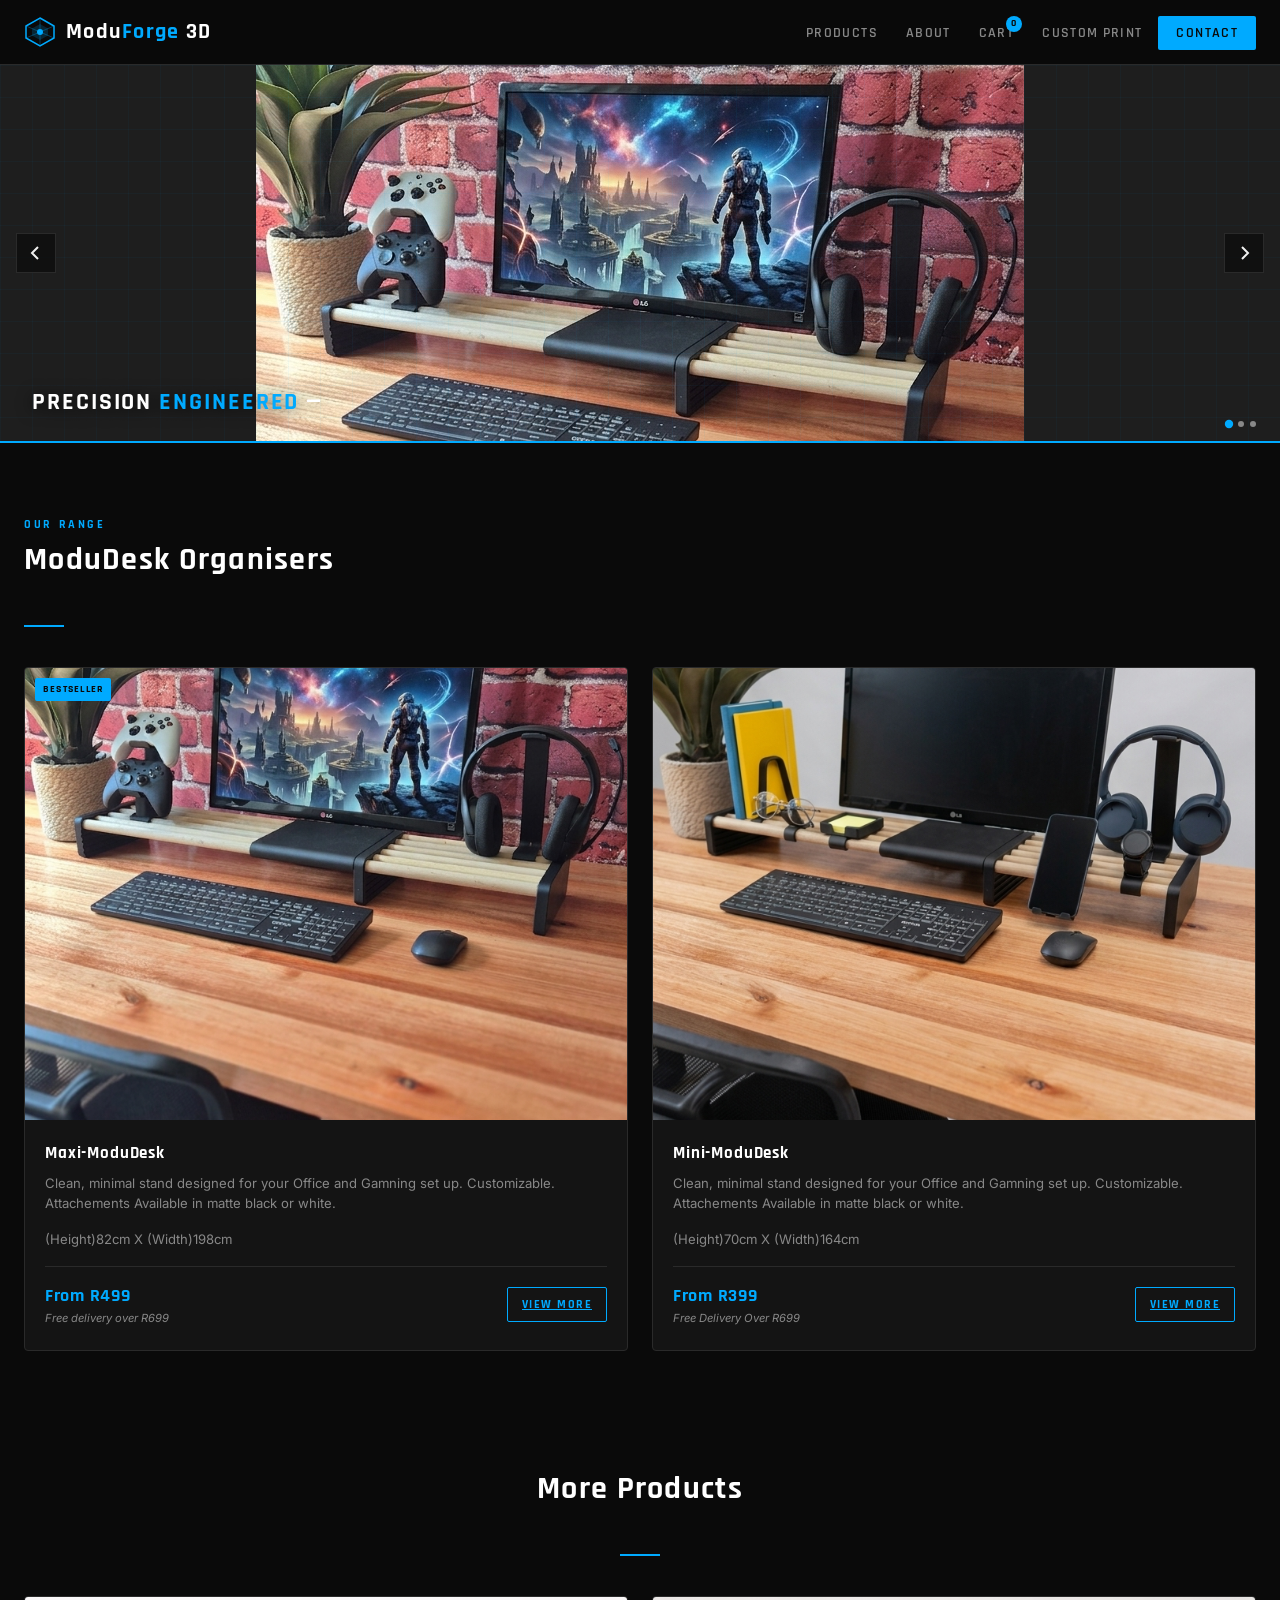
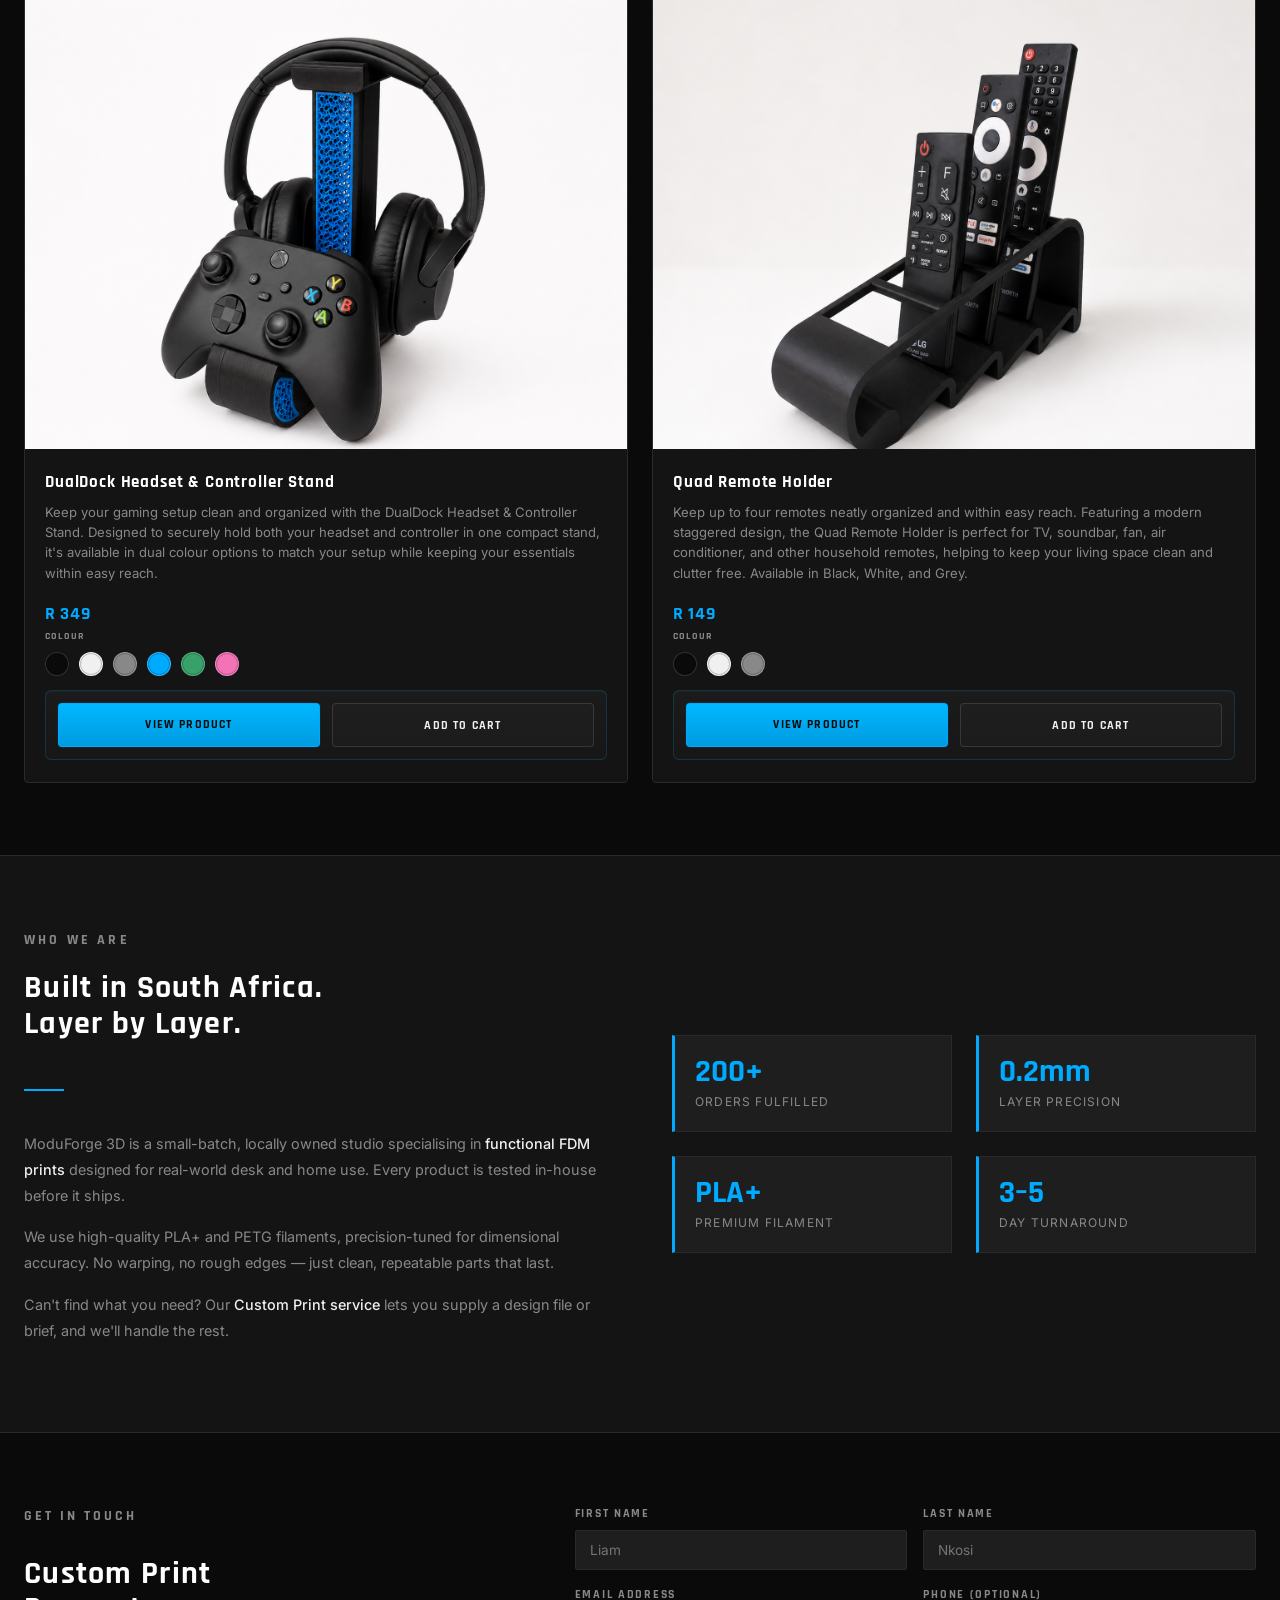
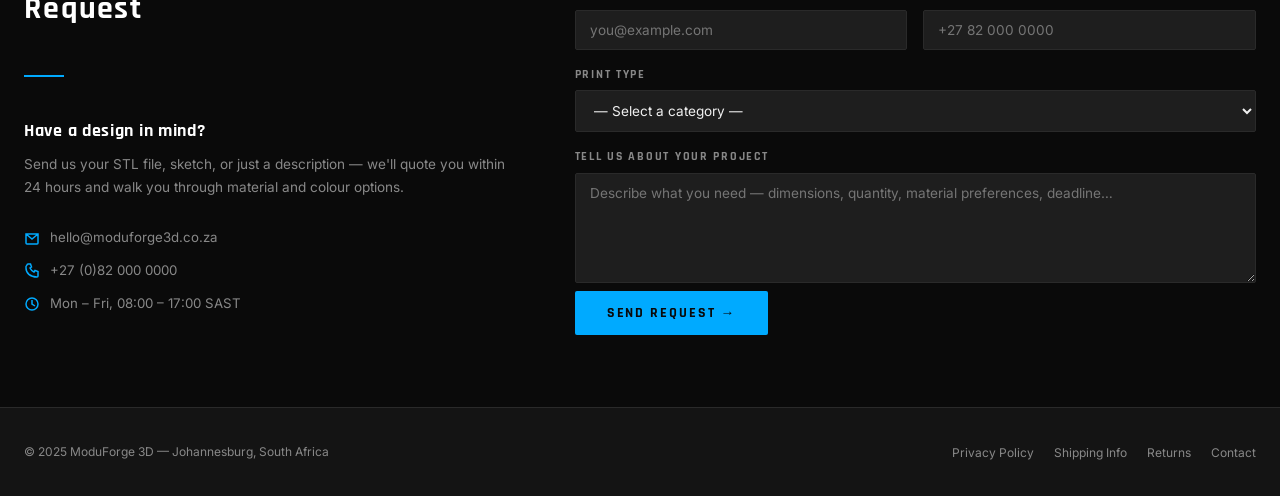
==== index.html @ 0216c757 "Add files via upload" ====
<!DOCTYPE html>
<html lang="en">
<head>
  <meta charset="UTF-8" />
  <meta name="viewport" content="width=device-width, initial-scale=1.0" />
  <title>ModuForge 3D — Precision Printed Products</title>
  <link rel="preconnect" href="https://fonts.googleapis.com" />
  <link rel="preconnect" href="https://fonts.gstatic.com" crossorigin />
  <link href="https://fonts.googleapis.com/css2?family=Rajdhani:wght@400;500;600;700&family=Inter:wght@300;400;500&display=swap" rel="stylesheet" />
  <script src="cart-utils.js"></script>
  <script src="catalog-data.js"></script>
<link rel="stylesheet" href="moduforge-styles.css" />
</head>
<body class="mf-home">

<!-- ── NAV ──────────────────────────────────────────── -->
<nav id="top">
  <div class="nav-inner">
    <a href="#top" class="logo" aria-label="ModuForge 3D home">
      <div class="logo-mark">
        <svg width="32" height="32" viewBox="0 0 32 32" fill="none" xmlns="http://www.w3.org/2000/svg">
          <polygon points="16,2 30,10 30,22 16,30 2,22 2,10" stroke="#00AAFF" stroke-width="1.5" fill="none"/>
          <polygon points="16,8 24,12.5 24,19.5 16,24 8,19.5 8,12.5" fill="#00AAFF" opacity="0.18"/>
          <line x1="16" y1="2" x2="16" y2="30" stroke="#00AAFF" stroke-width="0.75" opacity="0.4"/>
          <line x1="2" y1="10" x2="30" y2="22" stroke="#00AAFF" stroke-width="0.75" opacity="0.4"/>
          <line x1="30" y1="10" x2="2" y2="22" stroke="#00AAFF" stroke-width="0.75" opacity="0.4"/>
          <circle cx="16" cy="16" r="3" fill="#00AAFF"/>
        </svg>
      </div>
      <span class="logo-text">Modu<span>Forge</span> 3D</span>
    </a>

    <button class="hamburger" id="hamburger" aria-label="Open menu" aria-expanded="false">
      <span></span><span></span><span></span>
    </button>

    <ul class="nav-links" id="navLinks" role="navigation">
      <li><a href="#products">Products</a></li>
      <li><a href="#about">About</a></li>
      <li class="nav-cart"><a href="cart.html" aria-label="Cart">Cart<span class="cart-badge">0</span></a></li>
      <li><a href="#contact">Custom Print</a></li>
      <li><a href="#contact" class="btn-contact">Contact</a></li>
    </ul>
  </div>
</nav>

<!-- ── CAROUSEL ──────────────────────────────────────── -->
<div class="carousel-section" role="region" aria-label="Featured products carousel">
  <div class="carousel-track" id="carouselTrack">

    <div class="carousel-slide">
      <div class="slide-placeholder">
        <svg class="slide-icon" width="48" height="48" viewBox="0 0 48 48" fill="none" stroke="currentColor" stroke-width="1.5">
          <rect x="6" y="6" width="36" height="28" rx="2"/>
          <circle cx="18" cy="20" r="5"/>
          <path d="M6 34l10-10 6 6 8-10 12 14"/>
        </svg>
        <p><img src="images/gaming desk.png" alt="Description of the image"></p>
      </div>
      <div class="slide-label">Precision <span>Engineered</span> — </div>
    </div>

    <div class="carousel-slide">
      <div class="slide-placeholder">
        <svg class="slide-icon" width="48" height="48" viewBox="0 0 48 48" fill="none" stroke="currentColor" stroke-width="1.5">
          <rect x="6" y="6" width="36" height="28" rx="2"/>
          <circle cx="18" cy="20" r="5"/>
          <path d="M6 34l10-10 6 6 8-10 12 14"/>
        </svg>
        <p><img src="images/carousel/office_maxi.png" alt="Description of the image"></p>
      </div>
      <div class="slide-label">Desktop <span>Organised.</span> Life Simplified.</div>
    </div>

    <div class="carousel-slide">
      <div class="slide-placeholder">
        <svg class="slide-icon" width="48" height="48" viewBox="0 0 48 48" fill="none" stroke="currentColor" stroke-width="1.5">
          <rect x="6" y="6" width="36" height="28" rx="2"/>
          <circle cx="18" cy="20" r="5"/>
          <path d="M6 34l10-10 6 6 8-10 12 14"/>
        </svg>
        <p><img src="images/ny5mn.jpg" alt="Description of the image"></p>
      </div>
      <div class="slide-label">Custom <span>Prints</span> — Your Design, Our Machine</div>
    </div>

  </div>

  <button class="carousel-btn prev" id="prevBtn" aria-label="Previous slide">
    <svg width="16" height="16" viewBox="0 0 16 16" fill="none" stroke="currentColor" stroke-width="2"><polyline points="10,2 4,8 10,14"/></svg>
  </button>
  <button class="carousel-btn next" id="nextBtn" aria-label="Next slide">
    <svg width="16" height="16" viewBox="0 0 16 16" fill="none" stroke="currentColor" stroke-width="2"><polyline points="6,2 12,8 6,14"/></svg>
  </button>

  <div class="carousel-dots" id="carouselDots" role="tablist">
    <div class="dot active" role="tab" data-index="0" aria-label="Slide 1"></div>
    <div class="dot" role="tab" data-index="1" aria-label="Slide 2"></div>
    <div class="dot" role="tab" data-index="2" aria-label="Slide 3"></div>
  </div>
</div>

<!-- ── PRODUCTS ────────────────────────────────────────── -->
<section id="products">
  <div class="section-inner">
    <p class="section-eyebrow">Our Range</p>
    <h2 class="section-title">ModuDesk Organisers</h2>
    <div class="section-divider"></div>

    <div class="products-grid">

      <!-- Maxi ModuDesk-->
      <div class="product-card">
        <div class="product-img">
          <div class="img-placeholder">
            <svg width="40" height="40" viewBox="0 0 40 40" fill="none" stroke="currentColor" stroke-width="1.2"><rect x="4" y="4" width="32" height="24" rx="2"/><circle cx="14" cy="16" r="4"/><path d="M4 28l8-8 5 5 7-8 10 11"/></svg>
            <span><img src="images/gaming 1.png" alt="Description of the image"></span>
          </div>
          <span class="product-tag">Bestseller</span>
        </div>
        <div class="product-body">
          <div class="product-name">Maxi-ModuDesk</div>
          <p class="product-desc">Clean, minimal stand designed for your Office and Gamning set up. Customizable. Attachements Available in matte black or white.</p>
          <p class="product-desc">(Height)82cm X (Width)198cm</p>
          <div class="product-footer">
            <div>
              <div class="product-price">From R499</div>
              <div class="price-note">Free delivery over R699</div>
            </div>
            <!-- <button class="btn-add">add to cart</button> -->
             <a href="modudesk-builder_maxi.html" class="view_more">View More</a>
          </div>
        </div>
      </div>

      <!-- Mini ModuDesk-->
      <div class="product-card">
        <div class="product-img">
          <div class="img-placeholder">
            <svg width="40" height="40" viewBox="0 0 40 40" fill="none" stroke="currentColor" stroke-width="1.2"><rect x="4" y="4" width="32" height="24" rx="2"/><circle cx="14" cy="16" r="4"/><path d="M4 28l8-8 5 5 7-8 10 11"/></svg>
            <span><img src="images/office 1.png" alt="Office Set Up"></span>
          </div>
        </div>
        <div class="product-body">
          <div class="product-name">Mini-ModuDesk</div>
          <p class="product-desc">Clean, minimal stand designed for your Office and Gamning set up. Customizable. Attachements Available in matte black or white.</p>
          <p class="product-desc">(Height)70cm X (Width)164cm</p>
          <div class="product-footer">
            <div>
              <div class="product-price">From R399</div>
              <div class="price-note">Free Delivery Over R699</div>
            </div>
            <!-- <button class="btn-add">add to cart</button> -->
             <a href="modudesk-builder_mini.html" class="view_more">View More</a>
          </div>
        </div>
      </div>

      <!-- Product 3 List-->
      <!-- <div class="product-card">
        <div class="product-img">
          <div class="img-placeholder">
            <svg width="40" height="40" viewBox="0 0 40 40" fill="none" stroke="currentColor" stroke-width="1.2"><rect x="4" y="4" width="32" height="24" rx="2"/><circle cx="14" cy="16" r="4"/><path d="M4 28l8-8 5 5 7-8 10 11"/></svg>
            <span><img src="images/ny5mn.jpg" alt=""></span>
          </div>
          <span class="product-tag">New</span>
        </div>
        <div class="product-body">
          <div class="product-name">More Products</div>
          <p class="product-desc">For you Office and Gaming Needs</p>
          <div class="product-footer">
            <div>
              <div class="product-price">From R99</div>
              <div class="price-note">Explore More Products</div>
            </div>
             <a href="#catalogue" class="view_more">View Product</a>
          </div>
        </div>
      </div> -->
      <br>
    </div>

    <div id="catalogue" class="catalogue-block">
      <p class="section-eyebrow"></p>
      <h3 class="section-title">More Products</h3>
      <div class="section-divider"></div>
      <div class="products-grid" id="catalogueGrid"></div>
    </div>
  </div>
</section>

<!-- ── ABOUT ─────────────────────────────────────────── -->
<section id="about">
  <div class="section-inner">
    <div class="about-grid">
      <div class="about-text">
        <p class="section-eyebrow">Who We Are</p>
        <h2 class="section-title">Built in South Africa.<br/>Layer by Layer.</h2>
        <div class="section-divider"></div>
        <p>ModuForge 3D is a small-batch, locally owned studio specialising in <strong>functional FDM prints</strong> designed for real-world desk and home use. Every product is tested in-house before it ships.</p>
        <p>We use high-quality PLA+ and PETG filaments, precision-tuned for dimensional accuracy. No warping, no rough edges — just clean, repeatable parts that last.</p>
        <p>Can't find what you need? Our <strong>Custom Print service</strong> lets you supply a design file or brief, and we'll handle the rest.</p>
      </div>
      <div class="about-stats">
        <div class="stat-card">
          <div class="stat-num">200+</div>
          <div class="stat-label">Orders Fulfilled</div>
        </div>
        <div class="stat-card">
          <div class="stat-num">0.2mm</div>
          <div class="stat-label">Layer Precision</div>
        </div>
        <div class="stat-card">
          <div class="stat-num">PLA+</div>
          <div class="stat-label">Premium Filament</div>
        </div>
        <div class="stat-card">
          <div class="stat-num">3–5</div>
          <div class="stat-label">Day Turnaround</div>
        </div>
      </div>
    </div>
  </div>
</section>

<!-- ── CONTACT ───────────────────────────────────────── -->
<section id="contact">
  <div class="section-inner">
    <div class="contact-grid">
      <div class="contact-info">
        <p class="section-eyebrow">Get in Touch</p>
        <h2 class="section-title">Custom Print<br/>Request</h2>
        <div class="section-divider"></div>
        <h3>Have a design in mind?</h3>
        <p>Send us your STL file, sketch, or just a description — we'll quote you within 24 hours and walk you through material and colour options.</p>
        <div class="contact-detail">
          <svg width="16" height="16" viewBox="0 0 16 16" fill="none" stroke="currentColor" stroke-width="1.5"><path d="M2 4l6 5 6-5M2 4h12v9a1 1 0 01-1 1H3a1 1 0 01-1-1V4z"/></svg>
          hello@moduforge3d.co.za
        </div>
        <div class="contact-detail">
          <svg width="16" height="16" viewBox="0 0 16 16" fill="none" stroke="currentColor" stroke-width="1.5"><path d="M3 2a1 1 0 011-1h2.5l1 3-1.5 1a8 8 0 004 4l1-1.5 3 1V13a1 1 0 01-1 1C6 14 2 10 2 5a3 3 0 011-3z"/></svg>
          +27 (0)82 000 0000
        </div>
        <div class="contact-detail">
          <svg width="16" height="16" viewBox="0 0 16 16" fill="none" stroke="currentColor" stroke-width="1.5"><circle cx="8" cy="8" r="6"/><polyline points="8,4 8,8 11,10"/></svg>
          Mon – Fri, 08:00 – 17:00 SAST
        </div>
      </div>

      <div>
        <form id="contactForm" novalidate>
          <div class="form-grid">
            <div class="form-group">
              <label for="fname">First Name</label>
              <input type="text" id="fname" name="fname" placeholder="Liam" required />
            </div>
            <div class="form-group">
              <label for="lname">Last Name</label>
              <input type="text" id="lname" name="lname" placeholder="Nkosi" required />
            </div>
            <div class="form-group">
              <label for="email">Email Address</label>
              <input type="email" id="email" name="email" placeholder="you@example.com" required />
            </div>
            <div class="form-group">
              <label for="phone">Phone (optional)</label>
              <input type="tel" id="phone" name="phone" placeholder="+27 82 000 0000" />
            </div>
            <div class="form-group full">
              <label for="printtype">Print Type</label>
              <select id="printtype" name="printtype">
                <option value="">— Select a category —</option>
                <option>Desk / Office Accessory</option>
                <option>Home Organiser</option>
                <option>Replacement Part</option>
                <option>Prototype / Concept</option>
                <option>Other</option>
              </select>
            </div>
            <div class="form-group full">
              <label for="message">Tell Us About Your Project</label>
              <textarea id="message" name="message" placeholder="Describe what you need — dimensions, quantity, material preferences, deadline…"></textarea>
            </div>
          </div>
          <button type="submit" class="btn-submit">Send Request →</button>
          <div class="form-success" id="formSuccess">
            ✓ &nbsp; Request received — we'll be in touch within 24 hours.
          </div>
        </form>
      </div>
    </div>
  </div>
</section>

<script> 
  const catalogueData = window.ModuForgeCatalogData || { products: [], colourHex: {} };
  let COLOUR_HEX = catalogueData.colourHex || {};

  function getProductImageForColour(product, colourName) {
    if (!colourName) {
      return product.image;
    }

    const variantImage = product.imageVariants && product.imageVariants[colourName];
    return variantImage || product.image;
  }

  function createCatalogueCard(product) {
    const card = document.createElement('div');
    card.className = 'product-card';
    card.tabIndex = 0;
    const detailUrl = `product-detail.html?id=${product.id}`;
    const colourOptions = product.colours.map((colour, index) => {
      const hex = COLOUR_HEX[colour] || '#555555';
      return `
        <label class="card-colour-option" title="${colour}">
          <input type="radio" name="colour-${product.id}" value="${colour}" />
          <span class="card-colour-swatch" style="background:${hex}"></span>
        </label>
      `;
    }).join('');
    const initialImageSrc = getProductImageForColour(product, '');

    card.innerHTML = `
      <div class="product-img">
        <img src="${initialImageSrc}" alt="${product.name}" />
      </div>
      <div class="product-body">
        <div class="product-name">${product.name}</div>
        <p class="product-desc">${product.description}</p>
        <div class="product-price">R ${product.price}</div>
        <div class="card-colour">
          <span>Colour</span>
          <div class="card-colour-options" role="radiogroup" aria-label="Colour options">
            ${colourOptions}
          </div>
        </div>
        <div class="card-colour-error" aria-live="polite"></div>
        <div class="selected-colour-block" hidden>
          <span class="selected-colour-dot"></span>
          <span class="selected-colour-text"></span>
        </div>
        <div class="card-actions">
          <a href="${detailUrl}" class="btn-view" role="button">View Product</a>
          <button class="btn-add-cart" type="button">Add to Cart</button>
        </div>
      </div>
    `;

    card.querySelector('.btn-add-cart').addEventListener('click', event => {
      event.preventDefault();
      event.stopPropagation();
      const colourSelect = card.querySelector('input[name="colour-' + product.id + '"]:checked');
      const colourError = card.querySelector('.card-colour-error');
      const colour = colourSelect?.value || '';
      const selectedImageSrc = getProductImageForColour(product, colour);

      if (!colour) {
        colourError.textContent = 'Please select a colour first.';
        const firstSwatch = card.querySelector('input[name="colour-' + product.id + '"]');
        firstSwatch?.focus();
        return;
      }

      colourError.textContent = '';
      ModuForgeCart.addProduct({
        productId: product.id,
        name: product.name,
        image: selectedImageSrc,
        colour,
        price: product.price,
        qty: 1
      });
      event.currentTarget.textContent = 'Added';
      setTimeout(() => { event.currentTarget.textContent = 'Add to Cart'; }, 1400);
    });

    card.querySelectorAll(`input[name="colour-${product.id}"]`).forEach(input => {
      input.addEventListener('change', event => {
        event.stopPropagation();
        const colour = event.currentTarget.value;
        const selectedBlock = card.querySelector('.selected-colour-block');
        const selectedDot = card.querySelector('.selected-colour-dot');
        const selectedText = card.querySelector('.selected-colour-text');
        const imageEl = card.querySelector('.product-img img');
        card.querySelector('.card-colour-error').textContent = '';
        if (colour) {
          const imageSrc = getProductImageForColour(product, colour);
          selectedDot.style.background = COLOUR_HEX[colour] || '#555555';
          selectedText.textContent = `Selected: ${colour}`;
          selectedBlock.hidden = false;
          imageEl.src = imageSrc;
          imageEl.alt = `${product.name} - ${colour}`;
        } else {
          selectedBlock.hidden = true;
          imageEl.src = initialImageSrc;
          imageEl.alt = product.name;
        }
      });
    });

    return card;
  }

  async function renderCatalogue() {
    const catalogueGrid = document.getElementById('catalogueGrid');

    try {
      catalogueGrid.innerHTML = '';
      (catalogueData.products || []).forEach(product => {
        catalogueGrid.appendChild(createCatalogueCard(product));
      });
    } catch (error) {
      console.error(error);
      catalogueGrid.innerHTML = '<p style="color: var(--grey);">Products are temporarily unavailable.</p>';
    }
  }

  renderCatalogue();
</script>

<style>
  .featured-products-grid {
    display: grid;
    grid-template-columns: repeat(2, minmax(0, 1fr));
    gap: 28px;
    align-items: stretch;
    max-width: 1080px;
    margin: 0 auto;
  }

  .featured-products-grid .product-card {
    min-height: 100%;
  }

  .featured-products-grid .product-body {
    align-items: stretch;
  }

  .featured-products-grid .card-actions,
  .catalogue-block .card-actions {
    display: grid;
    grid-template-columns: repeat(2, minmax(0, 1fr));
    gap: 12px;
    margin-top: 14px;
    padding: 12px;
    border: 1px solid rgba(0, 170, 255, 0.18);
    border-radius: 6px;
    background: linear-gradient(180deg, rgba(255, 255, 255, 0.03), rgba(255, 255, 255, 0.015));
    box-shadow: inset 0 1px 0 rgba(255, 255, 255, 0.03);
  }

  .featured-products-grid .btn-view,
  .featured-products-grid .btn-add-cart,
  .catalogue-block .btn-view,
  .catalogue-block .btn-add-cart {
    display: inline-flex;
    align-items: center;
    justify-content: center;
    min-height: 44px;
    width: 100%;
    border-radius: 4px;
    text-decoration: none;
    font-family: 'Rajdhani', sans-serif;
    font-weight: 700;
    font-size: 0.74rem;
    letter-spacing: 0.1em;
    text-transform: uppercase;
    cursor: pointer;
    transition: transform 0.2s ease, box-shadow 0.2s ease, background 0.2s ease, color 0.2s ease, border-color 0.2s ease;
  }

  .featured-products-grid .btn-view,
  .catalogue-block .btn-view {
    background: linear-gradient(180deg, #00b7ff, #009be0);
    color: var(--black);
    border: 1px solid rgba(0, 170, 255, 0.85);
    box-shadow: 0 0 0 1px rgba(0, 170, 255, 0.08);
  }

  .featured-products-grid .btn-view:hover,
  .catalogue-block .btn-view:hover {
    background: linear-gradient(180deg, #33bbff, #00a5eb);
    box-shadow: 0 0 16px var(--blue-glow);
    transform: translateY(-1px);
  }

  .featured-products-grid .btn-add-cart,
  .catalogue-block .btn-add-cart {
    background: rgba(255, 255, 255, 0.02);
    color: var(--light);
    border: 1px solid rgba(255, 255, 255, 0.12);
  }

  .featured-products-grid .btn-add-cart:hover,
  .catalogue-block .btn-add-cart:hover {
    border-color: var(--blue);
    color: var(--blue);
    transform: translateY(-1px);
  }

  .featured-products-grid .card-colour {
    margin-top: 2px;
  }

  .featured-products-grid .card-colour > span,
  .catalogue-block .card-colour > span {
    display: block;
    margin-bottom: 8px;
    font-family: 'Rajdhani', sans-serif;
    font-size: 0.62rem;
    font-weight: 700;
    letter-spacing: 0.12em;
    text-transform: uppercase;
    color: var(--grey);
  }

  .featured-products-grid .card-colour-options,
  .catalogue-block .card-colour-options {
    display: flex;
    flex-wrap: wrap;
    gap: 10px;
  }

  .featured-products-grid .card-colour-option,
  .catalogue-block .card-colour-option {
    position: relative;
    width: 24px;
    height: 24px;
    cursor: pointer;
  }

  .featured-products-grid .card-colour-option input,
  .catalogue-block .card-colour-option input {
    position: absolute;
    opacity: 0;
    inset: 0;
    margin: 0;
    cursor: pointer;
  }

  .featured-products-grid .card-colour-swatch,
  .catalogue-block .card-colour-swatch {
    display: block;
    width: 100%;
    height: 100%;
    border-radius: 50%;
    border: 1px solid rgba(255,255,255,0.16);
    box-shadow: inset 0 0 0 1px rgba(0,0,0,0.2);
    transition: transform 0.2s ease, box-shadow 0.2s ease;
  }

  .featured-products-grid .card-colour-option input:checked + .card-colour-swatch,
  .catalogue-block .card-colour-option input:checked + .card-colour-swatch {
    transform: scale(1.08);
    box-shadow: 0 0 0 2px var(--blue), inset 0 0 0 1px rgba(0,0,0,0.2);
  }

  .featured-products-grid .card-colour-option:focus-within .card-colour-swatch,
  .catalogue-block .card-colour-option:focus-within .card-colour-swatch {
    box-shadow: 0 0 0 2px var(--blue), inset 0 0 0 1px rgba(0,0,0,0.2);
  }

  .featured-products-grid .selected-colour-block {
    margin-bottom: 2px;
  }

  .featured-products-grid .card-colour-error {
    min-height: 1.1em;
  }

  .catalogue-block {
    margin-top: 72px;
  }

  .catalogue-block .section-title,
  .catalogue-block .section-eyebrow {
    text-align: center;
  }

  .catalogue-block .section-divider {
    margin-left: auto;
    margin-right: auto;
  }

  #catalogueGrid {
    grid-template-columns: repeat(2, minmax(0, 1fr));
  }

  @media (max-width: 768px) {
    .featured-products-grid {
      grid-template-columns: 1fr;
      max-width: 560px;
    }

    .featured-products-grid .card-actions,
    .catalogue-block .card-actions {
      grid-template-columns: 1fr;
    }

    #catalogueGrid {
      grid-template-columns: 1fr;
    }
  }
</style>

<!-- ── FOOTER ─────────────────────────────────────────── -->
<footer>
  <div class="footer-inner">
    <span class="footer-copy">© 2025 ModuForge 3D — Johannesburg, South Africa</span>
    <ul class="footer-links">
      <li><a href="#">Privacy Policy</a></li>
      <li><a href="#">Shipping Info</a></li>
      <li><a href="#">Returns</a></li>
      <li><a href="#contact">Contact</a></li>
    </ul>
  </div>
</footer>

<!-- ── SCRIPTS ─────────────────────────────────────────── -->
<script>
  // Hamburger menu
  const hamburger = document.getElementById('hamburger');
  const navLinks  = document.getElementById('navLinks');

  hamburger.addEventListener('click', () => {
    const open = navLinks.classList.toggle('open');
    hamburger.setAttribute('aria-expanded', open);
  });

  navLinks.querySelectorAll('a').forEach(a => {
    a.addEventListener('click', () => {
      navLinks.classList.remove('open');
      hamburger.setAttribute('aria-expanded', false);
    });
  });

  // Carousel
  const track  = document.getElementById('carouselTrack');
  const dots   = document.querySelectorAll('.dot');
  const total  = dots.length;
  let current  = 0;
  let autoTimer;

  function goTo(n) {
    current = (n + total) % total;
    track.style.transform = `translateX(-${current * 100}%)`;
    dots.forEach((d, i) => d.classList.toggle('active', i === current));
  }

  function startAuto() {
    autoTimer = setInterval(() => goTo(current + 1), 4500);
  }

  function resetAuto() {
    clearInterval(autoTimer);
    startAuto();
  }

  document.getElementById('prevBtn').addEventListener('click', () => { goTo(current - 1); resetAuto(); });
  document.getElementById('nextBtn').addEventListener('click', () => { goTo(current + 1); resetAuto(); });
  dots.forEach(d => d.addEventListener('click', () => { goTo(+d.dataset.index); resetAuto(); }));

  startAuto();

  // Pause on hover
  const carousel = document.querySelector('.carousel-section');
  carousel.addEventListener('mouseenter', () => clearInterval(autoTimer));
  carousel.addEventListener('mouseleave', startAuto);

  // Cart counter
  ModuForgeCart.updateBadges();

  document.querySelectorAll('.btn-add').forEach(btn => {
    btn.addEventListener('click', () => {
      ModuForgeCart.updateBadges();
      btn.textContent = '✓ Added';
      btn.style.background = 'var(--blue)';
      btn.style.color = 'var(--black)';
      setTimeout(() => {
        btn.textContent = 'Add to Cart';
        btn.style.background = '';
        btn.style.color = '';
      }, 1800);
    });
  });

  // Fix "Order Now" revert text
  document.querySelectorAll('.btn-add').forEach(btn => {
    const orig = btn.textContent;
    btn.addEventListener('click', function() {
      setTimeout(() => { this.textContent = orig; }, 1800);
    });
  });

  // Contact form
  document.getElementById('contactForm').addEventListener('submit', function(e) {
    e.preventDefault();
    const success = document.getElementById('formSuccess');
    success.style.display = 'block';
    this.reset();
    setTimeout(() => { success.style.display = 'none'; }, 6000);
  });
</script>
</body>
</html>
---- moduforge-styles.css ----
/* ModuForge 3D shared stylesheet
   Extracted from the live HTML pages. Page-specific selectors are scoped by body class. */

/* Home page (moduforge3d.html) */
*, *::before, *::after { box-sizing: border-box; margin: 0; padding: 0; }:root {
      --black:    #0A0A0A;
      --card-bg:  #141414;
      --surface:  #1E1E1E;
      --border:   #2A2A2A;
      --grey:     #888;
      --light:    #F0F0F0;
      --white:    #FFFFFF;
      --blue:     #00AAFF;
      --blue-dim: rgba(0,170,255,0.12);
      --blue-glow:rgba(0,170,255,0.35);
    }html { scroll-behavior: smooth; }body.mf-home {
      background: var(--black);
      color: var(--light);
      font-family: 'Inter', sans-serif;
      font-size: 15px;
      line-height: 1.6;
      -webkit-font-smoothing: antialiased;
    }.mf-home /* ── NAV ───────────────────────────────────────────── */
    nav {
      position: sticky;
      top: 0;
      z-index: 100;
      background: rgba(10,10,10,0.96);
      border-bottom: 1px solid var(--border);
      backdrop-filter: blur(12px);
      -webkit-backdrop-filter: blur(12px);
    }.mf-home .nav-inner {
      max-width: 1280px;
      margin: 0 auto;
      padding: 0 24px;
      height: 64px;
      display: flex;
      align-items: center;
      justify-content: space-between;
      gap: 16px;
    }.mf-home .logo {
      display: flex;
      align-items: center;
      gap: 10px;
      text-decoration: none;
      flex-shrink: 0;
    }.mf-home .logo-mark {
      width: 32px;
      height: 32px;
      position: relative;
      flex-shrink: 0;
    }.mf-home .logo-mark svg { display: block; }.mf-home .logo-text {
      font-family: 'Rajdhani', sans-serif;
      font-weight: 700;
      font-size: 1.35rem;
      letter-spacing: 0.06em;
      color: var(--white);
      line-height: 1;
    }.mf-home .logo-text span { color: var(--blue); }.mf-home .nav-links {
      display: flex;
      align-items: center;
      gap: 4px;
      list-style: none;
    }.mf-home .nav-links a {
      font-family: 'Rajdhani', sans-serif;
      font-weight: 600;
      font-size: 0.85rem;
      letter-spacing: 0.1em;
      text-transform: uppercase;
      color: var(--grey);
      text-decoration: none;
      padding: 6px 12px;
      border-radius: 3px;
      transition: color 0.2s, background 0.2s;
    }.mf-home .nav-links a:hover { color: var(--white); background: var(--surface); }.mf-home .btn-contact {
      font-family: 'Rajdhani', sans-serif;
      font-weight: 700;
      font-size: 0.82rem;
      letter-spacing: 0.12em;
      text-transform: uppercase;
      background: var(--blue);
      color: var(--black) !important;
      padding: 8px 18px !important;
      border-radius: 2px !important;
      transition: background 0.2s, box-shadow 0.2s !important;
    }.mf-home .btn-contact:hover {
      background: #33BBFF !important;
      box-shadow: 0 0 20px var(--blue-glow) !important;
    }.mf-home .nav-cart {
      position: relative;
    }.mf-home .cart-badge {
      position: absolute;
      top: -4px;
      right: 4px;
      width: 16px;
      height: 16px;
      background: var(--blue);
      border-radius: 50%;
      font-size: 0.6rem;
      font-weight: 700;
      color: var(--black);
      display: flex;
      align-items: center;
      justify-content: center;
      pointer-events: none;
    }.mf-home .hamburger {
      display: none;
      flex-direction: column;
      gap: 5px;
      cursor: pointer;
      padding: 6px;
      border: none;
      background: none;
    }.mf-home .hamburger span {
      display: block;
      width: 22px;
      height: 2px;
      background: var(--light);
      transition: transform 0.3s, opacity 0.3s;
    }.mf-home /* ── CAROUSEL ──────────────────────────────────────── */
    .carousel-section {
      width: 100%;
      height: 378px; /* ~100mm at 96dpi */
      position: relative;
      overflow: hidden;
      background: var(--surface);
      border-bottom: 2px solid var(--blue);
    }.mf-home .carousel-track {
      display: flex;
      height: 100%;
      will-change: transform;
      transition: transform 0.95s cubic-bezier(0.22, 1, 0.36, 1);
    }.mf-home .carousel-slide {
      min-width: 100%;
      height: 100%;
      position: relative;
      overflow: hidden;
      display: flex;
      align-items: center;
      justify-content: center;
    }.mf-home /* Blueprint grid overlay — signature element */
    .carousel-slide::before {
      content: '';
      position: absolute;
      inset: 0;
      background-image:
        linear-gradient(rgba(0,170,255,0.04) 1px, transparent 1px),
        linear-gradient(90deg, rgba(0,170,255,0.04) 1px, transparent 1px);
      background-size: 32px 32px;
      pointer-events: none;
      z-index: 2;
    }.mf-home .carousel-slide img {
      width: 100%;
      height: 100%;
      object-fit: cover;
      display: block;
    }.mf-home /* Placeholder slides for when images are not yet added */
    /* .slide-placeholder {
      width: 100%;
      height: 100%;
      display: flex;
      flex-direction: column;
      align-items: center;
      justify-content: center;
      gap: 12px;
      background: linear-gradient(135deg, #141414 0%, #1a1a2e 100%);
    }*/

    .slide-placeholder .slide-icon {
      color: var(--blue);
      opacity: 0.5;
    }.mf-home .slide-placeholder p {
      font-family: 'Rajdhani', sans-serif;
      font-weight: 600;
      letter-spacing: 0.15em;
      text-transform: uppercase;
      color: var(--grey);
      font-size: 0.8rem;
    }.mf-home .slide-label {
      position: absolute;
      bottom: 20px;
      left: 32px;
      z-index: 3;
      font-family: 'Rajdhani', sans-serif;
      font-weight: 700;
      font-size: 1.5rem;
      letter-spacing: 0.08em;
      text-transform: uppercase;
      color: var(--white);
      text-shadow: 0 2px 16px rgba(0,0,0,0.8);
    }.mf-home .slide-label span {
      color: var(--blue);
    }.mf-home .carousel-btn {
      position: absolute;
      top: 50%;
      transform: translateY(-50%);
      z-index: 10;
      background: rgba(10,10,10,0.7);
      border: 1px solid var(--border);
      color: var(--light);
      width: 40px;
      height: 40px;
      display: flex;
      align-items: center;
      justify-content: center;
      cursor: pointer;
      transition: background 0.5s, border-color 0.5s;
    }.mf-home .carousel-btn:hover { background: var(--blue); border-color: var(--blue); color: var(--black); }.mf-home .carousel-btn.prev { left: 16px; }.mf-home .carousel-btn.next { right: 16px; }.mf-home .carousel-dots {
      position: absolute;
      bottom: 14px;
      right: 24px;
      z-index: 10;
      display: flex;
      gap: 6px;
    }.mf-home .dot {
      width: 6px;
      height: 6px;
      border-radius: 50%;
      background: var(--grey);
      cursor: pointer;
      transition: background 0.2s, transform 0.2s;
    }.mf-home .dot.active { background: var(--blue); transform: scale(1.4); }.mf-home /* ── SECTION COMMON ────────────────────────────────── */
    section { padding: 72px 24px; }.mf-home .section-inner { max-width: 1280px; margin: 0 auto; }.mf-home .section-eyebrow {
      font-family: 'Rajdhani', sans-serif;
      font-size: 0.75rem;
      font-weight: 700;
      letter-spacing: 0.22em;
      text-transform: uppercase;
      color: var(--blue);
      margin-bottom: 8px;
    }.mf-home .section-title {
      font-family: 'Rajdhani', sans-serif;
      font-size: 2rem;
      font-weight: 700;
      letter-spacing: 0.04em;
      color: var(--white);
      margin-bottom: 48px;
      line-height: 1.1;
    }.mf-home .section-divider {
      width: 40px;
      height: 2px;
      background: var(--blue);
      margin: 12px 0 40px;
    }.mf-home /* ── PRODUCTS ──────────────────────────────────────── */
    #products { background: var(--black); }.mf-home .products-grid {
      display: grid;
      grid-template-columns: repeat(2, 1fr);
      gap: 24px;
    }.mf-home .product-card {
      background: var(--card-bg);
      border: 1px solid var(--border);
      border-radius: 4px;
      overflow: hidden;
      display: flex;
      flex-direction: column;
      transition: border-color 0.25s, transform 0.25s, box-shadow 0.25s;
      cursor: pointer;
    }.mf-home .product-card:hover {
      border-color: var(--blue);
      transform: translateY(-4px);
      box-shadow: 0 8px 40px rgba(0,170,255,0.1);
    }.mf-home .product-img {
      width: 100%;
      aspect-ratio: 4/3;
      background: var(--surface);
      position: relative;
      overflow: hidden;
      display: flex;
      align-items: center;
      justify-content: center;
    }.mf-home .product-img img {
      width: 100%;
      height: 100%;
      object-fit: cover;
      transition: transform 0.4s ease;
    }.mf-home .product-card:hover .product-img img { transform: scale(1.04); }.mf-home /* Placeholder for product images */
    .img-placeholder {
      width: 100%;
      height: 100%;
      display: flex;
      flex-direction: column;
      align-items: center;
      justify-content: center;
      gap: 10px;
      background: linear-gradient(145deg, #141414, #1a1a1a);
    }.mf-home .img-placeholder svg { opacity: 0.3; color: var(--blue); }.mf-home .img-placeholder span {
      font-family: 'Rajdhani', sans-serif;
      font-size: 0.7rem;
      letter-spacing: 0.15em;
      text-transform: uppercase;
      color: var(--grey);
    }.mf-home .product-tag {
      position: absolute;
      top: 10px;
      left: 10px;
      background: var(--blue);
      color: var(--black);
      font-family: 'Rajdhani', sans-serif;
      font-weight: 700;
      font-size: 0.65rem;
      letter-spacing: 0.12em;
      text-transform: uppercase;
      padding: 3px 8px;
      border-radius: 2px;
    }.mf-home .product-body {
      padding: 20px 20px 22px;
      display: flex;
      flex-direction: column;
      flex: 1;
    }.mf-home .product-name {
      font-family: 'Rajdhani', sans-serif;
      font-weight: 700;
      font-size: 1.05rem;
      letter-spacing: 0.05em;
      color: var(--white);
      margin-bottom: 6px;
    }.mf-home .product-desc {
      font-size: 0.82rem;
      color: var(--grey);
      line-height: 1.55;
      flex: 1;
      margin-bottom: 16px;
    }.mf-home .product-footer {
      display: flex;
      align-items: center;
      justify-content: space-between;
      gap: 12px;
      border-top: 1px solid var(--border);
      padding-top: 14px;
      margin-top: auto;
    }.mf-home .product-price {
      font-family: 'Rajdhani', sans-serif;
      font-weight: 700;
      font-size: 1.15rem;
      color: var(--blue);
      letter-spacing: 0.04em;
    }.mf-home .price-note {
      font-size: 0.7rem;
      color: var(--grey);
      font-style: italic;
    }.mf-home .view_more {
      font-family: 'Rajdhani', sans-serif;
      font-weight: 700;
      font-size: 0.75rem;
      letter-spacing: 0.12em;
      text-transform: uppercase;
      background: transparent;
      color: var(--blue);
      border: 1px solid var(--blue);
      padding: 7px 14px;
      border-radius: 2px;
      cursor: pointer;
      transition: background 0.2s, color 0.2s;
      white-space: nowrap;
    }.mf-home .btn-add {
      font-family: 'Rajdhani', sans-serif;
      font-weight: 700;
      font-size: 0.75rem;
      letter-spacing: 0.12em;
      text-transform: uppercase;
      background: transparent;
      color: var(--blue);
      border: 1px solid var(--blue);
      padding: 7px 14px;
      border-radius: 2px;
      cursor: pointer;
      transition: background 0.2s, color 0.2s;
      white-space: nowrap;
    }.mf-home .btn-add:hover { background: var(--blue); color: var(--black); }.mf-home /* ── ABOUT ─────────────────────────────────────────── */
    #about {
      background: var(--card-bg);
      border-top: 1px solid var(--border);
      border-bottom: 1px solid var(--border);
    }.mf-home .about-grid {
      display: grid;
      grid-template-columns: 1fr 1fr;
      gap: 64px;
      align-items: center;
    }.mf-home .about-text p {
      color: var(--grey);
      font-size: 0.9rem;
      line-height: 1.8;
      margin-bottom: 16px;
    }.mf-home .about-text p strong { color: var(--light); font-weight: 500; }.mf-home .about-stats {
      display: grid;
      grid-template-columns: 1fr 1fr;
      gap: 24px;
    }.mf-home .stat-card {
      background: var(--surface);
      border: 1px solid var(--border);
      border-left: 3px solid var(--blue);
      padding: 20px;
    }.mf-home .stat-num {
      font-family: 'Rajdhani', sans-serif;
      font-size: 2rem;
      font-weight: 700;
      color: var(--blue);
      line-height: 1;
      margin-bottom: 4px;
    }.mf-home .stat-label {
      font-size: 0.75rem;
      color: var(--grey);
      text-transform: uppercase;
      letter-spacing: 0.1em;
    }.mf-home /* ── CONTACT ───────────────────────────────────────── */
    #contact { background: var(--black); }.mf-home .contact-grid {
      display: grid;
      grid-template-columns: 1fr 1.4fr;
      gap: 64px;
      align-items: start;
    }.mf-home .contact-info h3 {
      font-family: 'Rajdhani', sans-serif;
      font-weight: 700;
      font-size: 1.1rem;
      color: var(--white);
      margin-bottom: 8px;
      letter-spacing: 0.04em;
    }.mf-home .contact-info p {
      color: var(--grey);
      font-size: 0.85rem;
      line-height: 1.7;
      margin-bottom: 28px;
    }.mf-home .contact-detail {
      display: flex;
      align-items: center;
      gap: 10px;
      color: var(--grey);
      font-size: 0.83rem;
      margin-bottom: 12px;
    }.mf-home .contact-detail svg { color: var(--blue); flex-shrink: 0; }.mf-home .form-grid {
      display: grid;
      grid-template-columns: 1fr 1fr;
      gap: 16px;
    }.mf-home .form-group { display: flex; flex-direction: column; gap: 6px; }.mf-home .form-group.full { grid-column: 1 / -1; }.mf-home label {
      font-family: 'Rajdhani', sans-serif;
      font-size: 0.72rem;
      font-weight: 700;
      letter-spacing: 0.15em;
      text-transform: uppercase;
      color: var(--grey);
    }.mf-home input, .mf-home select, .mf-home textarea {
      background: var(--surface);
      border: 1px solid var(--border);
      border-radius: 2px;
      color: var(--light);
      font-family: 'Inter', sans-serif;
      font-size: 0.85rem;
      padding: 11px 14px;
      transition: border-color 0.2s, box-shadow 0.2s;
      outline: none;
      width: 100%;
    }.mf-home input:focus, .mf-home select:focus, .mf-home textarea:focus {
      border-color: var(--blue);
      box-shadow: 0 0 0 3px var(--blue-dim);
    }.mf-home textarea { resize: vertical; min-height: 110px; }.mf-home select option { background: var(--surface); }.mf-home .btn-submit {
      font-family: 'Rajdhani', sans-serif;
      font-weight: 700;
      font-size: 0.85rem;
      letter-spacing: 0.14em;
      text-transform: uppercase;
      background: var(--blue);
      color: var(--black);
      border: none;
      border-radius: 2px;
      padding: 13px 32px;
      cursor: pointer;
      transition: background 0.2s, box-shadow 0.2s;
      margin-top: 8px;
    }.mf-home .btn-submit:hover {
      background: #33BBFF;
      box-shadow: 0 0 28px var(--blue-glow);
    }.mf-home /* ── FOOTER ────────────────────────────────────────── */
    footer {
      background: var(--card-bg);
      border-top: 1px solid var(--border);
      padding: 32px 24px;
    }.mf-home .footer-inner {
      max-width: 1280px;
      margin: 0 auto;
      display: flex;
      align-items: center;
      justify-content: space-between;
      gap: 16px;
    }.mf-home .footer-copy {
      font-size: 0.75rem;
      color: var(--grey);
    }.mf-home .footer-links {
      display: flex;
      gap: 20px;
      list-style: none;
    }.mf-home .footer-links a {
      font-size: 0.75rem;
      color: var(--grey);
      text-decoration: none;
      transition: color 0.2s;
    }.mf-home .footer-links a:hover { color: var(--blue); }.mf-home /* ── SUCCESS MSG ───────────────────────────────────── */
    .form-success {
      display: none;
      background: var(--blue-dim);
      border: 1px solid var(--blue);
      border-radius: 3px;
      padding: 16px 20px;
      color: var(--blue);
      font-family: 'Rajdhani', sans-serif;
      font-weight: 600;
      letter-spacing: 0.05em;
      margin-top: 12px;
    }.mf-home /* ── RESPONSIVE ────────────────────────────────────── */
    @media (max-width: 1024px) {
      .products-grid { grid-template-columns: repeat(2, 1fr); }
      .about-grid { grid-template-columns: 1fr; gap: 40px; }
    }

    @media (max-width: 768px) {.mf-home .nav-links { display: none; flex-direction: column; position: absolute; top: 64px; left: 0; right: 0; background: rgba(10,10,10,0.98); border-bottom: 1px solid var(--border); padding: 16px 24px; gap: 4px; }.mf-home .nav-links.open { display: flex; }.mf-home .hamburger { display: flex; }.mf-home .carousel-section { height: 220px; }.mf-home .products-grid { grid-template-columns: 1fr; }.mf-home section { padding: 48px 20px; }.mf-home .contact-grid { grid-template-columns: 1fr; gap: 40px; }.mf-home .form-grid { grid-template-columns: 1fr; }.mf-home .footer-inner { flex-direction: column; align-items: flex-start; gap: 12px; }.mf-home .about-stats { grid-template-columns: 1fr 1fr; }
    }

    @media (max-width: 480px) {.mf-home .logo-text { font-size: 1.1rem; }.mf-home .section-title { font-size: 1.5rem; }.mf-home .carousel-section { height: 180px; }.mf-home .slide-label { font-size: 1rem; left: 16px; bottom: 12px; }
    }

    @media (prefers-reduced-motion: reduce) {*, *::before, *::after { transition: none !important; animation: none !important; }
    }

/* End-of-file mobile overrides */
@media (max-width: 900px) {
  .mf-home .products-grid,
  .mf-product-list .products-grid { grid-template-columns: repeat(2, minmax(0, 1fr)) !important; }
  .mf-product-detail .product-layout,
  .mf-cart .cart-layout { grid-template-columns: 1fr !important; }
  .mf-cart .summary-card { position: static !important; }
}

@media (max-width: 768px) {
  .mf-home,
  .mf-product-list,
  .mf-product-detail,
  .mf-cart,
  .mf-builder-maxi,
  .mf-builder-mini { overflow-x: hidden !important; }

  .mf-home .nav-inner,
  .mf-product-list .nav-inner,
  .mf-product-detail .nav-inner,
  .mf-cart .nav-inner,
  .mf-builder-maxi .nav-inner,
  .mf-builder-mini .nav-inner {
    min-height: 60px !important;
    padding-inline: 16px !important;
    gap: 10px !important;
  }

  .mf-home .logo-text,
  .mf-product-list .logo-text,
  .mf-product-detail .logo-text,
  .mf-cart .logo-text,
  .mf-builder-maxi .logo-text,
  .mf-builder-mini .logo-text { font-size: 1.05rem !important; }

  .mf-home .nav-links,
  .mf-product-list .nav-links,
  .mf-product-detail .nav-links,
  .mf-cart .nav-links {
    top: 60px !important;
    padding: 14px 16px !important;
  }

  .mf-home .nav-links a,
  .mf-product-list .nav-links a,
  .mf-product-detail .nav-links a,
  .mf-cart .nav-links a {
    width: 100% !important;
    padding: 10px 12px !important;
  }

  .mf-home .page,
  .mf-product-list .page,
  .mf-product-detail .page,
  .mf-cart .page,
  .mf-builder-maxi .page,
  .mf-builder-mini .page {
    padding-inline: 16px !important;
    padding-bottom: 56px !important;
  }

  .mf-home section { padding-inline: 16px !important; }
  .mf-home .carousel-section,
  .mf-builder-maxi .hero-image-wrap,
  .mf-builder-mini .hero-image-wrap { height: 220px !important; }

  .mf-product-list .page-header,
  .mf-product-detail .page-header,
  .mf-cart .page-header,
  .mf-builder-maxi .page-header,
  .mf-builder-mini .page-header {
    padding-top: 32px !important;
    padding-bottom: 24px !important;
    margin-bottom: 28px !important;
  }

  .mf-home .contact-grid,
  .mf-home .about-grid,
  .mf-home .form-grid,
  .mf-product-detail .info-strip { grid-template-columns: 1fr !important; }

  .mf-builder-maxi .addon-row,
  .mf-builder-mini .addon-row {
    grid-template-columns: 64px minmax(0, 1fr) auto !important;
    grid-template-rows: auto auto !important;
    gap: 12px !important;
    padding: 14px !important;
  }

  .mf-builder-maxi .addon-img,
  .mf-builder-mini .addon-img {
    width: 64px !important;
    height: 64px !important;
  }

  .mf-builder-maxi .addon-price,
  .mf-builder-mini .addon-price {
    grid-column: 2 !important;
    grid-row: 2 !important;
    justify-self: start !important;
  }

  .mf-builder-maxi .addon-check-wrap,
  .mf-builder-mini .addon-check-wrap {
    grid-column: 3 !important;
    grid-row: 1 / span 2 !important;
    align-self: center !important;
  }

  .mf-cart .cart-item {
    grid-template-columns: 72px minmax(0, 1fr) !important;
    grid-template-rows: auto auto !important;
    align-items: start !important;
  }

  .mf-cart .item-img {
    width: 72px !important;
    height: 72px !important;
  }

  .mf-cart .item-line-total {
    grid-column: 2 !important;
    text-align: left !important;
    margin-top: 6px !important;
  }
}

@media (max-width: 560px) {
  .mf-home .products-grid,
  .mf-product-list .products-grid { grid-template-columns: 1fr !important; }

  .mf-product-list .card-actions,
  .mf-builder-maxi .builder-colour-options,
  .mf-builder-mini .builder-colour-options { grid-template-columns: 1fr !important; }

  .mf-product-detail .purchase-row { flex-direction: column !important; }

  .mf-product-list .btn-view,
  .mf-product-list .btn-add-cart,
  .mf-product-detail .btn-add-cart,
  .mf-builder-maxi .btn-cart,
  .mf-builder-mini .btn-cart { width: 100% !important; }

  .mf-product-detail .qty-control,
  .mf-cart .item-controls,
  .mf-cart .qty-control { width: 100% !important; }

  .mf-product-detail .qty-value,
  .mf-cart .qty-num { flex: 1 !important; }

  .mf-home .carousel-section,
  .mf-builder-maxi .hero-image-wrap,
  .mf-builder-mini .hero-image-wrap { height: 180px !important; }

  .mf-cart .cart-item { grid-template-columns: 1fr !important; }
  .mf-cart .item-img {
    width: 100% !important;
    height: auto !important;
    aspect-ratio: 4 / 3;
  }
  .mf-cart .item-line-total { grid-column: 1 !important; }

  .mf-builder-maxi .addon-row,
  .mf-builder-mini .addon-row { grid-template-columns: 56px minmax(0, 1fr) !important; }

  .mf-builder-maxi .addon-img,
  .mf-builder-mini .addon-img {
    width: 56px !important;
    height: 56px !important;
  }

  .mf-builder-maxi .addon-check-wrap,
  .mf-builder-mini .addon-check-wrap {
    grid-column: 1 / -1 !important;
    grid-row: auto !important;
    justify-content: flex-start !important;
    margin-top: 4px !important;
  }

  .mf-builder-maxi .addon-price,
  .mf-builder-mini .addon-price { grid-column: 2 !important; }
  .mf-home .footer-inner {
    flex-direction: column !important;
    align-items: flex-start !important;
  }
}

@media (max-width: 380px) {
  .mf-home .logo-text,
  .mf-product-list .logo-text,
  .mf-product-detail .logo-text,
  .mf-cart .logo-text,
  .mf-builder-maxi .logo-text,
  .mf-builder-mini .logo-text { font-size: 0.92rem !important; }

  .mf-product-list .nav-back,
  .mf-product-detail .nav-back,
  .mf-builder-maxi .nav-back,
  .mf-builder-mini .nav-back {
    max-width: 88px !important;
    overflow: hidden !important;
    text-overflow: ellipsis !important;
    white-space: nowrap !important;
  }
}

/* Final Mobile Overrides - keep at end of file */
@media (max-width: 900px) {
  .mf-home .products-grid,
  .mf-product-list .products-grid {
    grid-template-columns: repeat(2, minmax(0, 1fr)) !important;
  }

  .mf-product-detail .product-layout,
  .mf-cart .cart-layout {
    grid-template-columns: 1fr !important;
  }

  .mf-cart .summary-card {
    position: static !important;
  }
}

@media (max-width: 768px) {
  .mf-home,
  .mf-product-list,
  .mf-product-detail,
  .mf-cart,
  .mf-builder-maxi,
  .mf-builder-mini {
    overflow-x: hidden !important;
  }

  .mf-home .nav-inner,
  .mf-product-list .nav-inner,
  .mf-product-detail .nav-inner,
  .mf-cart .nav-inner,
  .mf-builder-maxi .nav-inner,
  .mf-builder-mini .nav-inner {
    min-height: 60px !important;
    padding-inline: 16px !important;
    gap: 10px !important;
  }

  .mf-home .logo-text,
  .mf-product-list .logo-text,
  .mf-product-detail .logo-text,
  .mf-cart .logo-text,
  .mf-builder-maxi .logo-text,
  .mf-builder-mini .logo-text {
    font-size: 1.05rem !important;
  }

  .mf-home .nav-links,
  .mf-product-list .nav-links,
  .mf-product-detail .nav-links,
  .mf-cart .nav-links {
    top: 60px !important;
    padding: 14px 16px !important;
  }

  .mf-home .nav-links a,
  .mf-product-list .nav-links a,
  .mf-product-detail .nav-links a,
  .mf-cart .nav-links a {
    width: 100% !important;
    padding: 10px 12px !important;
  }

  .mf-product-list .nav-back,
  .mf-product-detail .nav-back,
  .mf-builder-maxi .nav-back,
  .mf-builder-mini .nav-back {
    font-size: 0.72rem !important;
  }

  .mf-home .page,
  .mf-product-list .page,
  .mf-product-detail .page,
  .mf-cart .page,
  .mf-builder-maxi .page,
  .mf-builder-mini .page {
    padding-inline: 16px !important;
    padding-bottom: 56px !important;
  }

  .mf-home section {
    padding-inline: 16px !important;
  }

  .mf-home .carousel-section,
  .mf-builder-maxi .hero-image-wrap,
  .mf-builder-mini .hero-image-wrap {
    height: 220px !important;
  }

  .mf-product-list .page-header,
  .mf-product-detail .page-header,
  .mf-cart .page-header,
  .mf-builder-maxi .page-header,
  .mf-builder-mini .page-header {
    padding-top: 32px !important;
    padding-bottom: 24px !important;
    margin-bottom: 28px !important;
  }

  .mf-home .contact-grid,
  .mf-home .about-grid,
  .mf-home .form-grid,
  .mf-product-detail .info-strip {
    grid-template-columns: 1fr !important;
  }

  .mf-builder-maxi .addon-row,
  .mf-builder-mini .addon-row {
    grid-template-columns: 64px minmax(0, 1fr) auto !important;
    grid-template-rows: auto auto !important;
    gap: 12px !important;
    padding: 14px !important;
  }

  .mf-builder-maxi .addon-img,
  .mf-builder-mini .addon-img {
    width: 64px !important;
    height: 64px !important;
  }

  .mf-builder-maxi .addon-price,
  .mf-builder-mini .addon-price {
    grid-column: 2 !important;
    grid-row: 2 !important;
    justify-self: start !important;
  }

  .mf-builder-maxi .addon-check-wrap,
  .mf-builder-mini .addon-check-wrap {
    grid-column: 3 !important;
    grid-row: 1 / span 2 !important;
    align-self: center !important;
  }

  .mf-cart .cart-item {
    grid-template-columns: 72px minmax(0, 1fr) !important;
    grid-template-rows: auto auto !important;
    align-items: start !important;
  }

  .mf-cart .item-img {
    width: 72px !important;
    height: 72px !important;
  }

  .mf-cart .item-line-total {
    grid-column: 2 !important;
    text-align: left !important;
    margin-top: 6px !important;
  }
}

@media (max-width: 560px) {
  .mf-home .products-grid,
  .mf-product-list .products-grid {
    grid-template-columns: 1fr !important;
  }

  .mf-product-list .card-actions,
  .mf-builder-maxi .builder-colour-options,
  .mf-builder-mini .builder-colour-options {
    grid-template-columns: 1fr !important;
  }

  .mf-product-detail .purchase-row {
    flex-direction: column !important;
  }

  .mf-product-list .btn-view,
  .mf-product-list .btn-add-cart,
  .mf-product-detail .btn-add-cart,
  .mf-builder-maxi .btn-cart,
  .mf-builder-mini .btn-cart {
    width: 100% !important;
  }

  .mf-product-detail .qty-control,
  .mf-cart .item-controls,
  .mf-cart .qty-control {
    width: 100% !important;
  }

  .mf-product-detail .qty-value,
  .mf-cart .qty-num {
    flex: 1 !important;
  }

  .mf-home .carousel-section,
  .mf-builder-maxi .hero-image-wrap,
  .mf-builder-mini .hero-image-wrap {
    height: 180px !important;
  }

  .mf-cart .cart-item {
    grid-template-columns: 1fr !important;
  }

  .mf-cart .item-img {
    width: 100% !important;
    height: auto !important;
    aspect-ratio: 4 / 3;
  }

  .mf-cart .item-line-total {
    grid-column: 1 !important;
  }

  .mf-builder-maxi .addon-row,
  .mf-builder-mini .addon-row {
    grid-template-columns: 56px minmax(0, 1fr) !important;
  }

  .mf-builder-maxi .addon-img,
  .mf-builder-mini .addon-img {
    width: 56px !important;
    height: 56px !important;
  }

  .mf-builder-maxi .addon-check-wrap,
  .mf-builder-mini .addon-check-wrap {
    grid-column: 1 / -1 !important;
    grid-row: auto !important;
    justify-content: flex-start !important;
    margin-top: 4px !important;
  }

  .mf-builder-maxi .addon-price,
  .mf-builder-mini .addon-price {
    grid-column: 2 !important;
  }

  .mf-home .footer-inner {
    flex-direction: column !important;
    align-items: flex-start !important;
  }
}

@media (max-width: 380px) {
  .mf-home .logo-text,
  .mf-product-list .logo-text,
  .mf-product-detail .logo-text,
  .mf-cart .logo-text,
  .mf-builder-maxi .logo-text,
  .mf-builder-mini .logo-text {
    font-size: 0.92rem !important;
  }

  .mf-product-list .nav-back,
  .mf-product-detail .nav-back,
  .mf-builder-maxi .nav-back,
  .mf-builder-mini .nav-back {
    max-width: 88px !important;
    overflow: hidden !important;
    text-overflow: ellipsis !important;
    white-space: nowrap !important;
  }
}

/* ============================================================
   Mobile Friendly Overrides
   Applies after extracted page CSS so phones/tablets get a
   consistent layout across the live site.
============================================================ */
img,
svg {
  max-width: 100%;
}

.mf-home,
.mf-product-list,
.mf-product-detail,
.mf-cart,
.mf-builder-maxi,
.mf-builder-mini {
  overflow-x: hidden;
}

@media (max-width: 900px) {
  .mf-home .products-grid,
  .mf-product-list .products-grid {
    grid-template-columns: repeat(2, minmax(0, 1fr)) !important;
  }

  .mf-product-detail .product-layout,
  .mf-cart .cart-layout {
    grid-template-columns: 1fr !important;
  }

  .mf-cart .summary-card {
    position: static !important;
  }
}

@media (max-width: 768px) {
  .mf-home .nav-inner,
  .mf-product-list .nav-inner,
  .mf-product-detail .nav-inner,
  .mf-cart .nav-inner {
    height: 60px;
    padding-inline: 16px;
  }

  .mf-home .logo-text,
  .mf-product-list .logo-text,
  .mf-product-detail .logo-text,
  .mf-cart .logo-text,
  .mf-builder-maxi .logo-text,
  .mf-builder-mini .logo-text {
    font-size: 1.05rem !important;
  }

  .mf-home .nav-links,
  .mf-product-list .nav-links,
  .mf-product-detail .nav-links,
  .mf-cart .nav-links {
    top: 60px !important;
    padding: 14px 16px !important;
  }

  .mf-home .nav-links a,
  .mf-product-list .nav-links a,
  .mf-product-detail .nav-links a,
  .mf-cart .nav-links a {
    width: 100%;
    padding: 10px 12px !important;
  }

  .mf-product-list .nav-back,
  .mf-product-detail .nav-back,
  .mf-builder-maxi .nav-back,
  .mf-builder-mini .nav-back {
    font-size: 0.72rem !important;
  }

  .mf-home .page,
  .mf-product-list .page,
  .mf-product-detail .page,
  .mf-cart .page,
  .mf-builder-maxi .page,
  .mf-builder-mini .page {
    padding-inline: 16px !important;
    padding-bottom: 56px !important;
  }

  .mf-home section {
    padding-inline: 16px !important;
  }

  .mf-home .carousel-section,
  .mf-builder-maxi .hero-image-wrap,
  .mf-builder-mini .hero-image-wrap {
    height: 220px !important;
  }

  .mf-product-list .page-header,
  .mf-product-detail .page-header,
  .mf-cart .page-header,
  .mf-builder-maxi .page-header,
  .mf-builder-mini .page-header {
    padding-top: 32px !important;
    padding-bottom: 24px !important;
    margin-bottom: 28px !important;
  }

  .mf-home .contact-grid,
  .mf-home .about-grid,
  .mf-home .form-grid {
    grid-template-columns: 1fr !important;
  }

  .mf-product-detail .info-strip {
    grid-template-columns: 1fr !important;
  }

  .mf-builder-maxi .addon-row,
  .mf-builder-mini .addon-row {
    grid-template-columns: 64px minmax(0, 1fr) auto !important;
    grid-template-rows: auto auto !important;
    gap: 12px !important;
    padding: 14px !important;
  }

  .mf-builder-maxi .addon-img,
  .mf-builder-mini .addon-img {
    width: 64px !important;
    height: 64px !important;
  }

  .mf-builder-maxi .addon-price,
  .mf-builder-mini .addon-price {
    grid-column: 2 !important;
    grid-row: 2 !important;
    justify-self: start !important;
  }

  .mf-builder-maxi .addon-check-wrap,
  .mf-builder-mini .addon-check-wrap {
    grid-column: 3 !important;
    grid-row: 1 / span 2 !important;
    align-self: center !important;
  }

  .mf-builder-maxi .added-pill,
  .mf-builder-mini .added-pill {
    top: 8px !important;
    right: 8px !important;
  }

  .mf-cart .cart-item {
    grid-template-columns: 72px minmax(0, 1fr) !important;
    grid-template-rows: auto auto !important;
    align-items: start !important;
  }

  .mf-cart .item-img {
    width: 72px !important;
    height: 72px !important;
  }

  .mf-cart .item-line-total {
    grid-column: 2 !important;
    text-align: left !important;
    margin-top: 6px !important;
  }
}

@media (max-width: 560px) {
  .mf-home .products-grid,
  .mf-product-list .products-grid {
    grid-template-columns: 1fr !important;
  }

  .mf-product-list .card-actions,
  .mf-product-detail .purchase-row,
  .mf-builder-maxi .builder-colour-options,
  .mf-builder-mini .builder-colour-options {
    grid-template-columns: 1fr !important;
    flex-direction: column !important;
  }

  .mf-product-list .btn-view,
  .mf-product-list .btn-add-cart,
  .mf-product-detail .btn-add-cart {
    width: 100%;
  }

  .mf-product-detail .qty-control {
    width: 100%;
    justify-content: center;
  }

  .mf-product-detail .qty-value {
    flex: 1;
  }

  .mf-home .carousel-section,
  .mf-builder-maxi .hero-image-wrap,
  .mf-builder-mini .hero-image-wrap {
    height: 180px !important;
  }

  .mf-cart .cart-item {
    grid-template-columns: 1fr !important;
  }

  .mf-cart .item-img {
    width: 100% !important;
    height: auto !important;
    aspect-ratio: 4 / 3;
  }

  .mf-cart .item-line-total {
    grid-column: 1 !important;
  }

  .mf-cart .item-controls,
  .mf-cart .qty-control {
    width: 100%;
  }

  .mf-cart .qty-control {
    justify-content: space-between;
  }

  .mf-cart .qty-num {
    flex: 1;
  }

  .mf-builder-maxi .addon-row,
  .mf-builder-mini .addon-row {
    grid-template-columns: 56px minmax(0, 1fr) !important;
  }

  .mf-builder-maxi .addon-img,
  .mf-builder-mini .addon-img {
    width: 56px !important;
    height: 56px !important;
  }

  .mf-builder-maxi .addon-check-wrap,
  .mf-builder-mini .addon-check-wrap {
    grid-column: 1 / -1 !important;
    grid-row: auto !important;
    justify-content: flex-start !important;
    margin-top: 4px;
  }

  .mf-builder-maxi .addon-price,
  .mf-builder-mini .addon-price {
    grid-column: 2 !important;
  }

  .mf-builder-maxi .btn-cart,
  .mf-builder-mini .btn-cart {
    min-height: 48px;
  }

  .mf-home .footer-inner {
    flex-direction: column !important;
    align-items: flex-start !important;
  }
}

@media (max-width: 380px) {
  .mf-home .logo-text,
  .mf-product-list .logo-text,
  .mf-product-detail .logo-text,
  .mf-cart .logo-text,
  .mf-builder-maxi .logo-text,
  .mf-builder-mini .logo-text {
    font-size: 0.92rem !important;
  }

  .mf-product-list .nav-back,
  .mf-product-detail .nav-back,
  .mf-builder-maxi .nav-back,
  .mf-builder-mini .nav-back {
    max-width: 88px;
    overflow: hidden;
    text-overflow: ellipsis;
    white-space: nowrap;
  }
}

/* Product colour selection guard */
.mf-product-list .product-card {
  cursor: pointer;
}

.mf-product-list .product-card select,
.mf-product-list .product-card button {
  cursor: pointer;
}

.mf-product-list .card-colour {
  display: flex;
  flex-direction: column;
  gap: 5px;
  margin-top: 4px;
}

.mf-product-list .card-colour span {
  font-family: 'Rajdhani', sans-serif;
  font-size: 0.62rem;
  font-weight: 700;
  letter-spacing: 0.12em;
  text-transform: uppercase;
  color: var(--grey);
}

.mf-product-list .card-colour-select {
  width: 100%;
  background: var(--surface);
  color: var(--light);
  border: 1px solid var(--border);
  border-radius: 2px;
  padding: 8px;
  font: inherit;
  cursor: pointer;
}

.mf-product-list .card-colour-select:focus {
  outline: none;
  border-color: var(--blue);
  box-shadow: 0 0 0 2px var(--blue-dim);
}

.mf-product-list .card-colour-select.is-invalid {
  border-color: var(--red, #D6432F);
}

.mf-product-list .card-colour-error {
  min-height: 1em;
  font-size: 0.72rem;
  color: var(--red, #D6432F);
}

.mf-product-detail .colour-options.is-invalid {
  border: 1px solid var(--red, #D6432F);
  border-radius: 4px;
  padding: 10px;
  box-shadow: 0 0 0 2px rgba(214,67,47,0.15);
}

.mf-product-list .selected-colour-block,
.mf-product-detail .selected-colour-block {
  display: inline-flex;
  align-items: center;
  gap: 7px;
  width: fit-content;
  max-width: 100%;
  background: var(--surface);
  border: 1px solid var(--border);
  border-radius: 3px;
  padding: 6px 8px;
  color: var(--light);
  font-size: 0.76rem;
}

.mf-product-list .selected-colour-block[hidden] {
  display: none;
}

.mf-product-list .selected-colour-dot,
.mf-product-detail .selected-colour-dot {
  width: 14px;
  height: 14px;
  border-radius: 50%;
  border: 1px solid var(--border);
  box-shadow: 0 0 0 1px rgba(255,255,255,0.04) inset;
  flex-shrink: 0;
}

.mf-product-list .selected-colour-text,
.mf-product-detail .selected-colour-text {
  min-width: 0;
}

.mf-product-detail .selected-colour-block {
  font-family: 'Rajdhani', sans-serif;
  font-weight: 600;
}

.mf-product-detail .selected-colour-block.is-empty {
  color: var(--grey);
}

.mf-product-detail .selected-colour-block.is-error {
  border-color: var(--red, #D6432F);
  color: var(--red, #D6432F);
}

.mf-builder-maxi .builder-colour-block,
.mf-builder-mini .builder-colour-block {
  margin-top: 16px;
}

.mf-builder-maxi .builder-colour-label,
.mf-builder-mini .builder-colour-label {
  font-family: 'Rajdhani', sans-serif;
  font-weight: 700;
  font-size: 0.72rem;
  letter-spacing: 0.12em;
  text-transform: uppercase;
  color: var(--grey);
  margin-bottom: 10px;
}

.mf-builder-maxi .builder-colour-options,
.mf-builder-mini .builder-colour-options {
  display: grid;
  grid-template-columns: repeat(2, 1fr);
  gap: 8px;
}

.mf-builder-maxi .builder-colour-option,
.mf-builder-mini .builder-colour-option {
  display: flex;
  align-items: center;
  gap: 8px;
  background: var(--surface);
  border: 1px solid var(--border);
  border-radius: 3px;
  padding: 9px 10px;
  color: var(--light);
  cursor: pointer;
  transition: border-color 0.2s, box-shadow 0.2s;
}

.mf-builder-maxi .builder-colour-option:has(input:checked),
.mf-builder-mini .builder-colour-option:has(input:checked) {
  border-color: var(--blue);
  box-shadow: 0 0 0 2px var(--blue-dim);
}

.mf-builder-maxi .builder-colour-option input,
.mf-builder-mini .builder-colour-option input {
  position: absolute;
  opacity: 0;
}

.mf-builder-maxi .builder-colour-swatch,
.mf-builder-mini .builder-colour-swatch {
  width: 16px;
  height: 16px;
  border-radius: 50%;
  border: 1px solid var(--border);
  flex-shrink: 0;
}

.mf-builder-maxi .builder-colour-swatch.swatch-black,
.mf-builder-mini .builder-colour-swatch.swatch-black {
  background: #0A0A0A;
  border-color: #3a3a3a;
}

.mf-builder-maxi .builder-colour-swatch.swatch-white,
.mf-builder-mini .builder-colour-swatch.swatch-white {
  background: #F0F0F0;
}

/* Product list page (product-list.html) */
*, *::before, *::after { box-sizing: border-box; margin: 0; padding: 0; }:root {
    --black:    #0A0A0A;
    --card-bg:  #141414;
    --surface:  #1E1E1E;
    --border:   #2A2A2A;
    --grey:     #888;
    --light:    #F0F0F0;
    --white:    #FFFFFF;
    --blue:     #00AAFF;
    --blue-dim: rgba(0,170,255,0.12);
    --blue-glow:rgba(0,170,255,0.35);
  }body.mf-product-list {
    background: var(--black);
    color: var(--light);
    font-family: 'Inter', sans-serif;
    font-size: 15px;
    line-height: 1.6;
    min-height: 100vh;
  }.mf-product-list /* ── NAV ───────────────────────────────────────────── */
  nav {
    position: sticky;
    top: 0;
    z-index: 100;
    border-bottom: 1px solid var(--border);
    background: rgba(10,10,10,0.96);
    backdrop-filter: blur(12px);
    -webkit-backdrop-filter: blur(12px);
  }.mf-product-list .nav-inner {
    max-width: 1280px;
    margin: 0 auto;
    padding: 0 24px;
    height: 64px;
    display: flex;
    align-items: center;
    justify-content: space-between;
    gap: 16px;
  }.mf-product-list .logo {
    display: flex;
    align-items: center;
    gap: 10px;
    text-decoration: none;
    flex-shrink: 0;
  }.mf-product-list .logo-mark {
    width: 32px;
    height: 32px;
    position: relative;
    flex-shrink: 0;
  }.mf-product-list .logo-mark svg { display: block; }.mf-product-list .logo-text {
    font-family: 'Rajdhani', sans-serif;
    font-weight: 700;
    font-size: 1.35rem;
    letter-spacing: 0.06em;
    color: var(--white);
    line-height: 1;
  }.mf-product-list .logo-text span { color: var(--blue); }.mf-product-list .nav-links {
    display: flex;
    align-items: center;
    gap: 4px;
    list-style: none;
  }.mf-product-list .nav-links a {
    font-family: 'Rajdhani', sans-serif;
    font-weight: 600;
    font-size: 0.85rem;
    letter-spacing: 0.1em;
    text-transform: uppercase;
    color: var(--grey);
    text-decoration: none;
    padding: 6px 12px;
    border-radius: 3px;
    transition: color 0.2s, background 0.2s;
  }.mf-product-list .nav-links a:hover { color: var(--white); background: var(--surface); }.mf-product-list .nav-back {
    margin-left: auto;
    font-family: 'Rajdhani', sans-serif;
    font-weight: 600;
    font-size: 0.8rem;
    letter-spacing: 0.1em;
    text-transform: uppercase;
    color: var(--grey);
    text-decoration: none;
    white-space: nowrap;
    transition: color 0.2s;
  }.mf-product-list .nav-back:hover { color: var(--blue); }.mf-product-list .btn-contact {
    font-family: 'Rajdhani', sans-serif;
    font-weight: 700;
    font-size: 0.82rem;
    letter-spacing: 0.12em;
    text-transform: uppercase;
    background: var(--blue);
    color: var(--black) !important;
    padding: 8px 18px !important;
    border-radius: 2px !important;
    transition: background 0.2s, box-shadow 0.2s !important;
  }.mf-product-list .btn-contact:hover {
    background: #33BBFF !important;
    box-shadow: 0 0 20px var(--blue-glow) !important;
  }.mf-product-list .nav-cart { position: relative; }.mf-product-list .cart-badge {
    position: absolute;
    top: -4px;
    right: 4px;
    width: 16px;
    height: 16px;
    background: var(--blue);
    border-radius: 50%;
    font-size: 0.6rem;
    font-weight: 700;
    color: var(--black);
    display: flex;
    align-items: center;
    justify-content: center;
    pointer-events: none;
  }.mf-product-list .hamburger {
    display: none;
    flex-direction: column;
    gap: 5px;
    cursor: pointer;
    padding: 6px;
    border: none;
    background: none;
  }.mf-product-list .hamburger span {
    display: block;
    width: 22px;
    height: 2px;
    background: var(--light);
    transition: transform 0.3s, opacity 0.3s;
  }.mf-product-list /* ── PAGE ──────────────────────────────────────────── */
  .page {
    max-width: 1280px;
    margin: 0 auto;
    padding: 0 24px 80px;
  }.mf-product-list .page-header {
    padding: 48px 0 32px;
    border-bottom: 1px solid var(--border);
    margin-bottom: 40px;
  }.mf-product-list .eyebrow {
    font-family: 'Rajdhani', sans-serif;
    font-size: 0.72rem;
    font-weight: 700;
    letter-spacing: 0.22em;
    text-transform: uppercase;
    color: var(--blue);
    margin-bottom: 8px;
  }.mf-product-list .page-title {
    font-family: 'Rajdhani', sans-serif;
    font-size: clamp(1.8rem, 4vw, 2.6rem);
    font-weight: 700;
    letter-spacing: 0.03em;
    color: var(--white);
    line-height: 1;
    margin-bottom: 10px;
  }.mf-product-list .page-sub { color: var(--grey); font-size: 0.88rem; max-width: 520px; }.mf-product-list /* ── GRID ──────────────────────────────────────────── */
  .products-grid {
    display: grid;
    grid-template-columns: repeat(2, 1fr);
    gap: 20px;
  }

  @media (min-width: 900px) {.mf-product-list .products-grid { grid-template-columns: repeat(4, 1fr); gap: 22px; }
  }.mf-product-list /* ── CARD ──────────────────────────────────────────── */
  .product-card {
    background: var(--card-bg);
    border: 1px solid var(--border);
    border-radius: 4px;
    overflow: hidden;
    display: flex;
    flex-direction: column;
    text-decoration: none;
    color: inherit;
    transition: border-color 0.25s, transform 0.25s, box-shadow 0.25s;
  }.mf-product-list .product-card:hover {
    border-color: var(--blue);
    transform: translateY(-4px);
    box-shadow: 0 8px 36px rgba(0,170,255,0.10);
  }.mf-product-list .product-img {
    width: 100%;
    aspect-ratio: 4/3;
    background: var(--surface);
    overflow: hidden;
  }.mf-product-list .product-img img {
    width: 100%;
    height: 100%;
    object-fit: cover;
    display: block;
    transition: transform 0.4s ease;
  }.mf-product-list .product-card:hover .product-img img { transform: scale(1.04); }.mf-product-list .product-body {
    padding: 16px 16px 18px;
    display: flex;
    flex-direction: column;
    flex: 1;
    gap: 8px;
  }.mf-product-list .product-name {
    font-family: 'Rajdhani', sans-serif;
    font-weight: 700;
    font-size: 0.98rem;
    color: var(--white);
    line-height: 1.25;
  }.mf-product-list .product-desc {
    font-size: 0.78rem;
    color: var(--grey);
    line-height: 1.5;
    flex: 1;
  }.mf-product-list .product-price {
    font-family: 'Rajdhani', sans-serif;
    font-weight: 700;
    font-size: 1.05rem;
    color: var(--blue);
  }.mf-product-list .btn-view {
    margin-top: 4px;
    font-family: 'Rajdhani', sans-serif;
    font-weight: 700;
    font-size: 0.72rem;
    letter-spacing: 0.08em;
    text-transform: uppercase;
    background: var(--blue);
    color: var(--black);
    border: none;
    border-radius: 2px;
    padding: 10px 8px;
    text-align: center;
    transition: background 0.2s, box-shadow 0.2s;
  }.mf-product-list .card-actions {
    display: grid;
    grid-template-columns: 1fr 1fr;
    gap: 8px;
    margin-top: 4px;
  }.mf-product-list .btn-add-cart {
    font-family: 'Rajdhani', sans-serif;
    font-weight: 700;
    font-size: 0.72rem;
    letter-spacing: 0.08em;
    text-transform: uppercase;
    background: transparent;
    color: var(--light);
    border: 1px solid var(--border);
    border-radius: 2px;
    padding: 10px 8px;
    text-align: center;
    cursor: pointer;
    transition: border-color 0.2s, color 0.2s;
  }.mf-product-list .btn-add-cart:hover {
    border-color: var(--blue);
    color: var(--blue);
  }.mf-product-list .product-card:hover .btn-view { background: #33BBFF; box-shadow: 0 0 16px var(--blue-glow); }.mf-product-list .empty-state {
    text-align: center;
    padding: 80px 24px;
    color: var(--grey);
  }

  @media (max-width: 768px) {.mf-product-list .nav-links {
      display: none;
      flex-direction: column;
      position: absolute;
      top: 64px;
      left: 0;
      right: 0;
      background: rgba(10,10,10,0.98);
      border-bottom: 1px solid var(--border);
      padding: 16px 24px;
      gap: 4px;
    }.mf-product-list .nav-links.open { display: flex; }.mf-product-list .hamburger { display: flex; }
  }

  @media (max-width: 480px) {.mf-product-list .logo-text { font-size: 1.1rem; }.mf-product-list .nav-back { font-size: 0.72rem; }
  }

/* Product detail page (product-detail.html) */
*, *::before, *::after { box-sizing: border-box; margin: 0; padding: 0; }:root {
    --black:    #0A0A0A;
    --card-bg:  #141414;
    --surface:  #1E1E1E;
    --border:   #2A2A2A;
    --grey:     #888;
    --light:    #F0F0F0;
    --white:    #FFFFFF;
    --blue:     #00AAFF;
    --blue-dim: rgba(0,170,255,0.12);
    --blue-glow:rgba(0,170,255,0.35);
    --green:    #3F8F5E;
  }body.mf-product-detail {
    background: var(--black);
    color: var(--light);
    font-family: 'Inter', sans-serif;
    font-size: 15px;
    line-height: 1.6;
    min-height: 100vh;
  }.mf-product-detail nav {
    position: sticky;
    top: 0;
    z-index: 100;
    border-bottom: 1px solid var(--border);
    background: rgba(10,10,10,0.96);
    backdrop-filter: blur(12px);
    -webkit-backdrop-filter: blur(12px);
  }.mf-product-detail .nav-inner {
    max-width: 1280px;
    margin: 0 auto;
    padding: 0 24px;
    height: 64px;
    display: flex;
    align-items: center;
    justify-content: space-between;
    gap: 16px;
  }.mf-product-detail .logo {
    display: flex;
    align-items: center;
    gap: 10px;
    text-decoration: none;
    flex-shrink: 0;
  }.mf-product-detail .logo-mark {
    width: 32px;
    height: 32px;
    position: relative;
    flex-shrink: 0;
  }.mf-product-detail .logo-mark svg { display: block; }.mf-product-detail .logo-text {
    font-family: 'Rajdhani', sans-serif;
    font-weight: 700;
    font-size: 1.35rem;
    letter-spacing: 0.06em;
    color: var(--white);
    line-height: 1;
  }.mf-product-detail .logo-text span { color: var(--blue); }.mf-product-detail .nav-links {
    display: flex;
    align-items: center;
    gap: 4px;
    list-style: none;
  }.mf-product-detail .nav-links a {
    font-family: 'Rajdhani', sans-serif;
    font-weight: 600;
    font-size: 0.85rem;
    letter-spacing: 0.1em;
    text-transform: uppercase;
    color: var(--grey);
    text-decoration: none;
    padding: 6px 12px;
    border-radius: 3px;
    transition: color 0.2s, background 0.2s;
  }.mf-product-detail .nav-links a:hover { color: var(--white); background: var(--surface); }.mf-product-detail .btn-contact {
    font-family: 'Rajdhani', sans-serif;
    font-weight: 700;
    font-size: 0.82rem;
    letter-spacing: 0.12em;
    text-transform: uppercase;
    background: var(--blue);
    color: var(--black) !important;
    padding: 8px 18px !important;
    border-radius: 2px !important;
    transition: background 0.2s, box-shadow 0.2s !important;
  }.mf-product-detail .btn-contact:hover {
    background: #33BBFF !important;
    box-shadow: 0 0 20px var(--blue-glow) !important;
  }.mf-product-detail .nav-cart { position: relative; }.mf-product-detail .cart-badge {
    position: absolute;
    top: -4px;
    right: 4px;
    width: 16px;
    height: 16px;
    background: var(--blue);
    border-radius: 50%;
    font-size: 0.6rem;
    font-weight: 700;
    color: var(--black);
    display: flex;
    align-items: center;
    justify-content: center;
    pointer-events: none;
  }.mf-product-detail .hamburger {
    display: none;
    flex-direction: column;
    gap: 5px;
    cursor: pointer;
    padding: 6px;
    border: none;
    background: none;
  }.mf-product-detail .hamburger span {
    display: block;
    width: 22px;
    height: 2px;
    background: var(--light);
    transition: transform 0.3s, opacity 0.3s;
  }.mf-product-detail .nav-back {
    margin-left: auto;
    font-family: 'Rajdhani', sans-serif;
    font-weight: 600;
    font-size: 0.8rem;
    letter-spacing: 0.1em;
    text-transform: uppercase;
    color: var(--grey);
    text-decoration: none;
    white-space: nowrap;
    transition: color 0.2s;
  }.mf-product-detail .nav-back:hover { color: var(--blue); }.mf-product-detail .page { max-width: 1000px; margin: 0 auto; padding: 36px 24px 80px; }.mf-product-detail .breadcrumb {
    font-family: 'Rajdhani', sans-serif;
    font-size: 0.72rem;
    font-weight: 600;
    letter-spacing: 0.08em;
    text-transform: uppercase;
    color: var(--grey);
    margin-bottom: 28px;
  }.mf-product-detail .breadcrumb a { color: var(--grey); text-decoration: none; transition: color 0.2s; }.mf-product-detail .breadcrumb a:hover { color: var(--blue); }.mf-product-detail .breadcrumb span { color: var(--blue); }.mf-product-detail .product-layout {
    display: grid;
    grid-template-columns: 1fr 1fr;
    gap: 56px;
    align-items: start;
  }.mf-product-detail .product-image-wrap {
    width: 100%;
    aspect-ratio: 4/3;
    background: var(--surface);
    border: 1px solid var(--border);
    border-top: 3px solid var(--blue);
    border-radius: 4px;
    overflow: hidden;
    position: relative;
  }.mf-product-detail .product-image-wrap::after {
    content: '';
    position: absolute;
    inset: 0;
    background-image:
      linear-gradient(rgba(0,170,255,0.04) 1px, transparent 1px),
      linear-gradient(90deg, rgba(0,170,255,0.04) 1px, transparent 1px);
    background-size: 28px 28px;
    pointer-events: none;
  }.mf-product-detail #productImage { width: 100%; height: 100%; object-fit: cover; display: block; }.mf-product-detail .product-info { padding-top: 4px; }.mf-product-detail .eyebrow {
    font-family: 'Rajdhani', sans-serif;
    font-size: 0.72rem;
    font-weight: 700;
    letter-spacing: 0.2em;
    text-transform: uppercase;
    color: var(--blue);
    margin-bottom: 8px;
  }.mf-product-detail #productName {
    font-family: 'Rajdhani', sans-serif;
    font-size: clamp(1.6rem, 3vw, 2.1rem);
    font-weight: 700;
    color: var(--white);
    line-height: 1.15;
    margin-bottom: 14px;
  }.mf-product-detail #productPrice {
    font-family: 'Rajdhani', sans-serif;
    font-size: 1.8rem;
    font-weight: 700;
    color: var(--blue);
    margin-bottom: 18px;
  }.mf-product-detail #productDescription {
    color: var(--grey);
    font-size: 0.9rem;
    line-height: 1.75;
    margin-bottom: 28px;
    max-width: 460px;
  }.mf-product-detail .info-strip {
    display: grid;
    grid-template-columns: 1fr 1fr;
    gap: 1px;
    background: var(--border);
    border: 1px solid var(--border);
    border-radius: 4px;
    overflow: hidden;
    margin-bottom: 30px;
  }.mf-product-detail .info-item { background: var(--card-bg); padding: 14px 16px; display: flex; align-items: flex-start; gap: 10px; }.mf-product-detail .info-item svg { color: var(--blue); flex-shrink: 0; margin-top: 1px; }.mf-product-detail .info-item-text { display: flex; flex-direction: column; gap: 2px; }.mf-product-detail .info-label {
    font-family: 'Rajdhani', sans-serif;
    font-size: 0.65rem;
    font-weight: 700;
    letter-spacing: 0.1em;
    text-transform: uppercase;
    color: var(--grey);
  }.mf-product-detail .info-value { font-family: 'Rajdhani', sans-serif; font-size: 0.88rem; font-weight: 600; color: var(--light); }.mf-product-detail .info-value.in-stock { color: var(--green); }.mf-product-detail .info-value.in-stock::before { content: '● '; }.mf-product-detail .option-block { margin-bottom: 26px; }.mf-product-detail .option-label-row { display: flex; align-items: baseline; justify-content: space-between; margin-bottom: 12px; }.mf-product-detail .option-label {
    font-family: 'Rajdhani', sans-serif;
    font-size: 0.75rem;
    font-weight: 700;
    letter-spacing: 0.14em;
    text-transform: uppercase;
    color: var(--white);
  }.mf-product-detail .option-selected { font-family: 'Rajdhani', sans-serif; font-size: 0.8rem; font-weight: 600; color: var(--blue); }.mf-product-detail .colour-options { display: flex; gap: 12px; flex-wrap: wrap; }.mf-product-detail .colour-option { display: flex; flex-direction: column; align-items: center; gap: 6px; cursor: pointer; }.mf-product-detail .colour-swatch {
    width: 38px; height: 38px; border-radius: 50%;
    border: 2px solid var(--border);
    position: relative;
    overflow: hidden;
    transition: border-color 0.2s, transform 0.2s, box-shadow 0.2s;
  }.mf-product-detail .colour-swatch .fill { position: absolute; inset: 3px; border-radius: 50%; }.mf-product-detail .colour-option input { position: absolute; opacity: 0; width: 0; height: 0; }.mf-product-detail .colour-option input:checked + .colour-swatch {
    border-color: var(--blue);
    box-shadow: 0 0 0 3px var(--blue-dim);
    transform: scale(1.08);
  }.mf-product-detail .colour-name {
    font-family: 'Rajdhani', sans-serif;
    font-size: 0.68rem;
    font-weight: 600;
    color: var(--grey);
    transition: color 0.2s;
  }.mf-product-detail .colour-option input:checked ~ .colour-name { color: var(--blue); }.mf-product-detail .purchase-row { display: flex; gap: 14px; margin-bottom: 16px; }.mf-product-detail .qty-control { display: flex; align-items: center; border: 1px solid var(--border); border-radius: 3px; overflow: hidden; flex-shrink: 0; }.mf-product-detail .qty-btn {
    width: 40px; height: 50px;
    background: var(--surface); border: none; color: var(--light);
    font-size: 1.1rem; cursor: pointer;
    transition: background 0.2s, color 0.2s;
    display: flex; align-items: center; justify-content: center;
  }.mf-product-detail .qty-btn:hover { background: var(--blue); color: var(--black); }.mf-product-detail .qty-value {
    width: 42px; height: 50px;
    display: flex; align-items: center; justify-content: center;
    font-family: 'Rajdhani', sans-serif; font-weight: 700; font-size: 1rem;
    color: var(--white); background: var(--card-bg);
    border-left: 1px solid var(--border); border-right: 1px solid var(--border);
  }.mf-product-detail .btn-add-cart {
    flex: 1;
    font-family: 'Rajdhani', sans-serif;
    font-weight: 700;
    font-size: 0.92rem;
    letter-spacing: 0.1em;
    text-transform: uppercase;
    background: var(--blue);
    color: var(--black);
    border: none;
    border-radius: 3px;
    cursor: pointer;
    display: flex;
    align-items: center;
    justify-content: center;
    gap: 10px;
    transition: background 0.2s, box-shadow 0.2s, transform 0.15s;
  }.mf-product-detail .btn-add-cart:hover { background: #33BBFF; box-shadow: 0 0 28px var(--blue-glow); }.mf-product-detail .btn-add-cart:active { transform: scale(0.98); }.mf-product-detail .stock-hint { font-size: 0.76rem; color: var(--grey); margin-bottom: 30px; }.mf-product-detail .stock-hint strong { color: var(--light); }.mf-product-detail .specs-block { border-top: 1px solid var(--border); padding-top: 24px; }.mf-product-detail .specs-title {
    font-family: 'Rajdhani', sans-serif;
    font-weight: 700;
    font-size: 0.78rem;
    letter-spacing: 0.14em;
    text-transform: uppercase;
    color: var(--white);
    margin-bottom: 14px;
  }.mf-product-detail .specs-list { list-style: none; display: flex; flex-direction: column; gap: 9px; }.mf-product-detail .specs-list li { font-size: 0.84rem; color: var(--grey); display: flex; align-items: flex-start; gap: 10px; }.mf-product-detail .specs-list li::before { content: ''; width: 5px; height: 5px; border-radius: 50%; background: var(--blue); margin-top: 7px; flex-shrink: 0; }.mf-product-detail .not-found { text-align: center; padding: 80px 24px; }.mf-product-detail .not-found h2 { font-family: 'Rajdhani', sans-serif; font-size: 1.6rem; color: var(--white); margin-bottom: 12px; }.mf-product-detail .not-found p { color: var(--grey); margin-bottom: 24px; }.mf-product-detail .not-found a {
    color: var(--blue);
    font-family: 'Rajdhani', sans-serif;
    font-weight: 700;
    letter-spacing: 0.08em;
    text-transform: uppercase;
    text-decoration: none;
    font-size: 0.85rem;
  }

  @media (max-width: 768px) {.mf-product-detail .nav-links {
      display: none;
      flex-direction: column;
      position: absolute;
      top: 64px;
      left: 0;
      right: 0;
      background: rgba(10,10,10,0.98);
      border-bottom: 1px solid var(--border);
      padding: 16px 24px;
      gap: 4px;
    }.mf-product-detail .nav-links.open { display: flex; }.mf-product-detail .hamburger { display: flex; }
  }

  @media (max-width: 760px) {.mf-product-detail .product-layout { grid-template-columns: 1fr; gap: 28px; }.mf-product-detail .info-strip { grid-template-columns: 1fr; }
  }

  @media (max-width: 480px) {.mf-product-detail .logo-text { font-size: 1.1rem; }.mf-product-detail .nav-back { font-size: 0.72rem; }.mf-product-detail .purchase-row { flex-direction: column; }.mf-product-detail .qty-control { align-self: flex-start; }
  }

/* Cart page (cart.html) */
*, *::before, *::after { box-sizing: border-box; margin: 0; padding: 0; }:root {
    --black:    #0A0A0A;
    --card-bg:  #141414;
    --surface:  #1E1E1E;
    --border:   #2A2A2A;
    --grey:     #888;
    --light:    #F0F0F0;
    --white:    #FFFFFF;
    --blue:     #00AAFF;
    --blue-dim: rgba(0,170,255,0.12);
    --blue-glow:rgba(0,170,255,0.35);
    --red:      #D6432F;
    --green:    #3F8F5E;
  }html { scroll-behavior: smooth; }body.mf-cart {
    background: var(--black);
    color: var(--light);
    font-family: 'Inter', sans-serif;
    font-size: 15px;
    line-height: 1.6;
    -webkit-font-smoothing: antialiased;
    min-height: 100vh;
  }.mf-cart /* ── NAV (matches other pages) ───────────────────────── */
  nav {
    position: sticky;
    top: 0;
    z-index: 100;
    background: rgba(10,10,10,0.96);
    border-bottom: 1px solid var(--border);
    backdrop-filter: blur(12px);
    -webkit-backdrop-filter: blur(12px);
  }.mf-cart .nav-inner {
    max-width: 1280px;
    margin: 0 auto;
    padding: 0 24px;
    height: 64px;
    display: flex;
    align-items: center;
    justify-content: space-between;
    gap: 16px;
  }.mf-cart .logo {
    display: flex;
    align-items: center;
    gap: 10px;
    text-decoration: none;
    flex-shrink: 0;
  }.mf-cart .logo-mark { width: 32px; height: 32px; flex-shrink: 0; }.mf-cart .logo-mark svg { display: block; }.mf-cart .logo-text {
    font-family: 'Rajdhani', sans-serif;
    font-weight: 700;
    font-size: 1.35rem;
    letter-spacing: 0.06em;
    color: var(--white);
    line-height: 1;
  }.mf-cart .logo-text span { color: var(--blue); }.mf-cart .nav-links { display: flex; align-items: center; gap: 4px; list-style: none; }.mf-cart .nav-links a {
    font-family: 'Rajdhani', sans-serif;
    font-weight: 600;
    font-size: 0.85rem;
    letter-spacing: 0.1em;
    text-transform: uppercase;
    color: var(--grey);
    text-decoration: none;
    padding: 6px 12px;
    border-radius: 3px;
    transition: color 0.2s, background 0.2s;
  }.mf-cart .nav-links a:hover { color: var(--white); background: var(--surface); }.mf-cart .btn-contact {
    font-family: 'Rajdhani', sans-serif;
    font-weight: 700;
    font-size: 0.82rem;
    letter-spacing: 0.12em;
    text-transform: uppercase;
    background: var(--blue);
    color: var(--black) !important;
    padding: 8px 18px !important;
    border-radius: 2px !important;
    transition: background 0.2s, box-shadow 0.2s !important;
  }.mf-cart .btn-contact:hover { background: #33BBFF !important; box-shadow: 0 0 20px var(--blue-glow) !important; }.mf-cart .nav-cart { position: relative; }.mf-cart .cart-badge {
    position: absolute;
    top: -4px;
    right: 4px;
    width: 16px;
    height: 16px;
    background: var(--blue);
    border-radius: 50%;
    font-size: 0.6rem;
    font-weight: 700;
    color: var(--black);
    display: flex;
    align-items: center;
    justify-content: center;
    pointer-events: none;
  }.mf-cart .hamburger {
    display: none;
    flex-direction: column;
    gap: 5px;
    cursor: pointer;
    padding: 6px;
    border: none;
    background: none;
  }.mf-cart .hamburger span { display: block; width: 22px; height: 2px; background: var(--light); transition: transform 0.3s, opacity 0.3s; }

  @media (max-width: 768px) {.mf-cart .nav-links { display: none; flex-direction: column; position: absolute; top: 64px; left: 0; right: 0; background: rgba(10,10,10,0.98); border-bottom: 1px solid var(--border); padding: 16px 24px; gap: 4px; }.mf-cart .nav-links.open { display: flex; }.mf-cart .hamburger { display: flex; }
  }.mf-cart /* ── PAGE ──────────────────────────────────────────── */
  .page { max-width: 1000px; margin: 0 auto; padding: 0 24px 80px; }.mf-cart .page-header {
    padding: 44px 0 28px;
    border-bottom: 1px solid var(--border);
    margin-bottom: 36px;
  }.mf-cart .eyebrow {
    font-family: 'Rajdhani', sans-serif;
    font-size: 0.72rem;
    font-weight: 700;
    letter-spacing: 0.22em;
    text-transform: uppercase;
    color: var(--blue);
    margin-bottom: 8px;
  }.mf-cart .page-title {
    font-family: 'Rajdhani', sans-serif;
    font-size: clamp(1.8rem, 4vw, 2.4rem);
    font-weight: 700;
    letter-spacing: 0.03em;
    color: var(--white);
    line-height: 1;
  }.mf-cart /* ── CART LAYOUT ───────────────────────────────────── */
  .cart-layout {
    display: grid;
    grid-template-columns: 1fr 340px;
    gap: 40px;
    align-items: start;
  }.mf-cart /* ── CART ITEMS ────────────────────────────────────── */
  .cart-items {
    display: flex;
    flex-direction: column;
    gap: 14px;
  }.mf-cart .cart-item {
    background: var(--card-bg);
    border: 1px solid var(--border);
    border-radius: 4px;
    padding: 16px;
    display: grid;
    grid-template-columns: 86px 1fr auto;
    gap: 16px;
    align-items: center;
    transition: border-color 0.2s;
  }.mf-cart .cart-item:hover { border-color: #383838; }.mf-cart .item-img {
    width: 86px;
    height: 86px;
    border-radius: 3px;
    overflow: hidden;
    background: var(--surface);
    border: 1px solid var(--border);
    flex-shrink: 0;
  }.mf-cart .item-img img { width: 100%; height: 100%; object-fit: cover; display: block; }.mf-cart .item-details { min-width: 0; }.mf-cart .item-name {
    font-family: 'Rajdhani', sans-serif;
    font-weight: 700;
    font-size: 1rem;
    color: var(--white);
    margin-bottom: 4px;
    letter-spacing: 0.02em;
  }.mf-cart .item-meta {
    display: flex;
    align-items: center;
    gap: 10px;
    flex-wrap: wrap;
    margin-bottom: 10px;
  }.mf-cart .item-colour {
    display: flex;
    align-items: center;
    gap: 6px;
    font-size: 0.76rem;
    color: var(--grey);
  }.mf-cart .colour-dot {
    width: 12px;
    height: 12px;
    border-radius: 50%;
    border: 1px solid var(--border);
    flex-shrink: 0;
  }.mf-cart .item-unit-price {
    font-size: 0.76rem;
    color: var(--grey);
  }.mf-cart .bundle-components {
    border-top: 1px solid var(--border);
    margin-top: 10px;
    padding-top: 10px;
    display: flex;
    flex-direction: column;
    gap: 5px;
  }.mf-cart .bundle-component {
    display: flex;
    justify-content: space-between;
    gap: 12px;
    font-size: 0.74rem;
    color: var(--grey);
  }.mf-cart .bundle-component span:last-child {
    color: var(--light);
    font-family: 'Rajdhani', sans-serif;
    font-weight: 600;
    white-space: nowrap;
  }.mf-cart .item-controls {
    display: flex;
    align-items: center;
    gap: 14px;
    flex-wrap: wrap;
  }.mf-cart .qty-control {
    display: flex;
    align-items: center;
    border: 1px solid var(--border);
    border-radius: 3px;
    overflow: hidden;
  }.mf-cart .qty-btn {
    width: 28px;
    height: 30px;
    background: var(--surface);
    border: none;
    color: var(--light);
    font-size: 0.95rem;
    cursor: pointer;
    transition: background 0.2s, color 0.2s;
    display: flex;
    align-items: center;
    justify-content: center;
  }.mf-cart .qty-btn:hover { background: var(--blue); color: var(--black); }.mf-cart .qty-num {
    width: 32px;
    height: 30px;
    display: flex;
    align-items: center;
    justify-content: center;
    font-family: 'Rajdhani', sans-serif;
    font-weight: 700;
    font-size: 0.88rem;
    color: var(--white);
    background: var(--card-bg);
    border-left: 1px solid var(--border);
    border-right: 1px solid var(--border);
  }.mf-cart .btn-remove {
    font-family: 'Rajdhani', sans-serif;
    font-size: 0.72rem;
    font-weight: 700;
    letter-spacing: 0.08em;
    text-transform: uppercase;
    color: var(--grey);
    background: none;
    border: none;
    cursor: pointer;
    display: flex;
    align-items: center;
    gap: 5px;
    transition: color 0.2s;
    padding: 4px 0;
  }.mf-cart .btn-remove:hover { color: var(--red); }.mf-cart .btn-remove svg { flex-shrink: 0; }.mf-cart .item-line-total {
    font-family: 'Rajdhani', sans-serif;
    font-weight: 700;
    font-size: 1.15rem;
    color: var(--blue);
    text-align: right;
    white-space: nowrap;
    align-self: center;
  }.mf-cart /* Empty cart state */
  .empty-cart {
    text-align: center;
    padding: 70px 24px;
    background: var(--card-bg);
    border: 1px solid var(--border);
    border-radius: 4px;
  }.mf-cart .empty-cart svg { color: var(--blue); opacity: 0.4; margin-bottom: 16px; }.mf-cart .empty-cart h3 {
    font-family: 'Rajdhani', sans-serif;
    font-size: 1.2rem;
    color: var(--white);
    margin-bottom: 8px;
  }.mf-cart .empty-cart p { color: var(--grey); font-size: 0.85rem; margin-bottom: 22px; }.mf-cart .empty-cart a {
    display: inline-block;
    font-family: 'Rajdhani', sans-serif;
    font-weight: 700;
    font-size: 0.82rem;
    letter-spacing: 0.1em;
    text-transform: uppercase;
    background: var(--blue);
    color: var(--black);
    padding: 11px 26px;
    border-radius: 2px;
    text-decoration: none;
    transition: background 0.2s, box-shadow 0.2s;
  }.mf-cart .empty-cart a:hover { background: #33BBFF; box-shadow: 0 0 20px var(--blue-glow); }.mf-cart /* ── SUMMARY CARD ──────────────────────────────────── */
  .summary-card {
    background: var(--card-bg);
    border: 1px solid var(--border);
    border-top: 3px solid var(--blue);
    border-radius: 4px;
    padding: 24px 22px 22px;
    position: sticky;
    top: 88px;
  }.mf-cart .summary-title {
    font-family: 'Rajdhani', sans-serif;
    font-weight: 700;
    font-size: 0.8rem;
    letter-spacing: 0.16em;
    text-transform: uppercase;
    color: var(--grey);
    margin-bottom: 18px;
  }.mf-cart .summary-line {
    display: flex;
    align-items: center;
    justify-content: space-between;
    font-size: 0.86rem;
    color: var(--grey);
    margin-bottom: 12px;
  }.mf-cart .summary-line .val { color: var(--light); font-family: 'Rajdhani', sans-serif; font-weight: 600; }.mf-cart .summary-line .val.free { color: var(--green); }.mf-cart .delivery-hint {
    font-size: 0.72rem;
    color: var(--grey);
    background: var(--surface);
    border: 1px solid var(--border);
    border-radius: 3px;
    padding: 9px 11px;
    margin: 4px 0 14px;
    line-height: 1.5;
  }.mf-cart .delivery-hint strong { color: var(--blue); }.mf-cart .delivery-hint.qualified { border-color: rgba(63,143,94,0.4); }.mf-cart .delivery-hint.qualified strong { color: var(--green); }.mf-cart .summary-divider { height: 1px; background: var(--border); margin: 16px 0; }.mf-cart .summary-total-row {
    display: flex;
    align-items: baseline;
    justify-content: space-between;
    margin-bottom: 22px;
  }.mf-cart .summary-total-label {
    font-family: 'Rajdhani', sans-serif;
    font-size: 0.78rem;
    font-weight: 700;
    letter-spacing: 0.14em;
    text-transform: uppercase;
    color: var(--white);
  }.mf-cart .summary-total-amount {
    font-family: 'Rajdhani', sans-serif;
    font-size: 1.7rem;
    font-weight: 700;
    color: var(--white);
  }.mf-cart .summary-total-amount span { color: var(--blue); }.mf-cart .btn-checkout {
    width: 100%;
    font-family: 'Rajdhani', sans-serif;
    font-weight: 700;
    font-size: 0.92rem;
    letter-spacing: 0.12em;
    text-transform: uppercase;
    background: var(--blue);
    color: var(--black);
    border: none;
    border-radius: 3px;
    padding: 14px 24px;
    cursor: pointer;
    display: flex;
    align-items: center;
    justify-content: center;
    gap: 10px;
    transition: background 0.2s, box-shadow 0.2s, transform 0.15s;
  }.mf-cart .btn-checkout:hover { background: #33BBFF; box-shadow: 0 0 28px var(--blue-glow); }.mf-cart .btn-checkout:active { transform: scale(0.98); }.mf-cart .btn-checkout:disabled { background: var(--surface); color: var(--grey); cursor: not-allowed; box-shadow: none; }.mf-cart .secure-note {
    text-align: center;
    font-size: 0.7rem;
    color: var(--grey);
    margin-top: 12px;
    display: flex;
    align-items: center;
    justify-content: center;
    gap: 5px;
  }.mf-cart .secure-note svg { color: var(--blue); flex-shrink: 0; }.mf-cart /* ── RESPONSIVE ────────────────────────────────────── */
  @media (max-width: 800px) {
    .cart-layout { grid-template-columns: 1fr; }
    .summary-card { position: static; }
  }

  @media (max-width: 560px) {.mf-cart .cart-item { grid-template-columns: 64px 1fr; grid-template-rows: auto auto; }.mf-cart .item-img { width: 64px; height: 64px; }.mf-cart .item-line-total { grid-column: 2; text-align: left; margin-top: 8px; }
  }

  @media (prefers-reduced-motion: reduce) {*, *::before, *::after { transition: none !important; animation: none !important; }
  }

/* Maxi ModuDesk builder page (modudesk-builder_maxi.html) */
*, *::before, *::after { box-sizing: border-box; margin: 0; padding: 0; }:root {
      --black:      #0A0A0A;
      --card-bg:    #141414;
      --surface:    #1E1E1E;
      --border:     #2A2A2A;
      --border-add: #1a3a4a;
      --grey:       #888;
      --light:      #F0F0F0;
      --white:      #FFFFFF;
      --blue:       #00AAFF;
      --blue-dim:   rgba(0,170,255,0.10);
      --blue-mid:   rgba(0,170,255,0.20);
      --blue-glow:  rgba(0,170,255,0.35);
    }html { scroll-behavior: smooth; }body.mf-builder-maxi {
      background: var(--black);
      color: var(--light);
      font-family: 'Inter', sans-serif;
      font-size: 15px;
      line-height: 1.6;
      -webkit-font-smoothing: antialiased;
      min-height: 100vh;
    }.mf-builder-maxi /* ── NAV ───────────────────────────────────────────── */
    nav {
      position: sticky;
      top: 0;
      z-index: 100;
      background: rgba(10,10,10,0.96);
      border-bottom: 1px solid var(--border);
      backdrop-filter: blur(12px);
    }.mf-builder-maxi .nav-inner {
      max-width: 1100px;
      margin: 0 auto;
      padding: 0 24px;
      height: 60px;
      display: flex;
      align-items: center;
      justify-content: space-between;
    }.mf-builder-maxi .logo {
      display: flex;
      align-items: center;
      gap: 10px;
      text-decoration: none;
    }.mf-builder-maxi .logo-text {
      font-family: 'Rajdhani', sans-serif;
      font-weight: 700;
      font-size: 1.2rem;
      letter-spacing: 0.06em;
      color: var(--white);
    }.mf-builder-maxi .logo-text span { color: var(--blue); }.mf-builder-maxi .nav-back {
      font-family: 'Rajdhani', sans-serif;
      font-weight: 600;
      font-size: 0.8rem;
      letter-spacing: 0.12em;
      text-transform: uppercase;
      color: var(--grey);
      text-decoration: none;
      display: flex;
      align-items: center;
      gap: 6px;
      transition: color 0.2s;
    }.mf-builder-maxi .nav-back:hover { color: var(--blue); }.mf-builder-maxi /* ── PAGE WRAPPER ───────────────────────────────────── */
    .page {
      max-width: 1100px;
      margin: 0 auto;
      padding: 0 24px 80px;
    }.mf-builder-maxi /* ── HEADING ────────────────────────────────────────── */
    .page-header {
      padding: 52px 0 36px;
      border-bottom: 1px solid var(--border);
      margin-bottom: 40px;
    }.mf-builder-maxi .eyebrow {
      font-family: 'Rajdhani', sans-serif;
      font-size: 0.72rem;
      font-weight: 700;
      letter-spacing: 0.22em;
      text-transform: uppercase;
      color: var(--blue);
      margin-bottom: 8px;
    }.mf-builder-maxi .page-title {
      font-family: 'Rajdhani', sans-serif;
      font-size: clamp(2rem, 5vw, 3.2rem);
      font-weight: 700;
      letter-spacing: 0.03em;
      color: var(--white);
      line-height: 1;
      margin-bottom: 10px;
    }.mf-builder-maxi .page-sub {
      color: var(--grey);
      font-size: 0.88rem;
      max-width: 500px;
    }.mf-builder-maxi /* ── HERO IMAGE ─────────────────────────────────────── */
    .hero-image-wrap {
      width: 100%;
      height: 340px;
      background: var(--surface);
      border: 1px solid var(--border);
      border-top: 3px solid var(--blue);
      margin-bottom: 52px;
      position: relative;
      overflow: hidden;
      display: flex;
      align-items: center;
      justify-content: center;
    }.mf-builder-maxi /* Blueprint grid — matching main site signature */
    .hero-image-wrap::after {
      content: '';
      position: absolute;
      inset: 0;
      background-image:
        linear-gradient(rgba(0,170,255,0.04) 1px, transparent 1px),
        linear-gradient(90deg, rgba(0,170,255,0.04) 1px, transparent 1px);
      background-size: 32px 32px;
      pointer-events: none;
    }.mf-builder-maxi .hero-image-wrap img {
      width: 100%;
      height: 100%;
      object-fit: cover;
      display: block;
    }.mf-builder-maxi .hero-placeholder {
      display: flex;
      flex-direction: column;
      align-items: center;
      gap: 12px;
      position: relative;
      z-index: 1;
    }.mf-builder-maxi .hero-placeholder svg { color: var(--blue); opacity: 0.35; }.mf-builder-maxi .hero-placeholder p {
      font-family: 'Rajdhani', sans-serif;
      font-size: 0.75rem;
      letter-spacing: 0.18em;
      text-transform: uppercase;
      color: var(--grey);
    }.mf-builder-maxi .hero-corner {
      position: absolute;
      width: 20px;
      height: 20px;
      border-color: var(--blue);
      border-style: solid;
      opacity: 0.4;
    }.mf-builder-maxi .hero-corner.tl { top: 12px; left: 12px; border-width: 1px 0 0 1px; }.mf-builder-maxi .hero-corner.tr { top: 12px; right: 12px; border-width: 1px 1px 0 0; }.mf-builder-maxi .hero-corner.bl { bottom: 12px; left: 12px; border-width: 0 0 1px 1px; }.mf-builder-maxi .hero-corner.br { bottom: 12px; right: 12px; border-width: 0 1px 1px 0; }.mf-builder-maxi /* ── ADD-ONS SECTION ────────────────────────────────── */
    .addons-heading {
      display: flex;
      align-items: baseline;
      justify-content: space-between;
      margin-bottom: 20px;
      gap: 12px;
      flex-wrap: wrap;
    }.mf-builder-maxi .addons-heading h2 {
      font-family: 'Rajdhani', sans-serif;
      font-weight: 700;
      font-size: 1.1rem;
      letter-spacing: 0.1em;
      text-transform: uppercase;
      color: var(--white);
    }.mf-builder-maxi .addons-count {
      font-family: 'Rajdhani', sans-serif;
      font-size: 0.78rem;
      font-weight: 600;
      letter-spacing: 0.1em;
      text-transform: uppercase;
      color: var(--grey);
    }.mf-builder-maxi .addons-count span { color: var(--blue); }.mf-builder-maxi /* ── ADDON ROW ──────────────────────────────────────── */
    .addon-list {
      display: flex;
      flex-direction: column;
      gap: 0;
      border: 1px solid var(--border);
      border-radius: 4px;
      overflow: hidden;
      margin-bottom: 40px;
    }.mf-builder-maxi .addon-row {
      display: grid;
      grid-template-columns: 88px 1fr auto auto;
      align-items: center;
      gap: 20px;
      padding: 16px 20px;
      background: var(--card-bg);
      border-bottom: 1px solid var(--border);
      transition: background 0.2s;
      position: relative;
    }.mf-builder-maxi .addon-row:last-child { border-bottom: none; }.mf-builder-maxi .addon-row.is-added {
      background: var(--blue-dim);
      border-bottom-color: var(--border-add);
    }.mf-builder-maxi /* Blue left bar appears when added */
    .addon-row::before {
      content: '';
      position: absolute;
      left: 0;
      top: 0;
      bottom: 0;
      width: 3px;
      background: var(--blue);
      transform: scaleY(0);
      transition: transform 0.25s cubic-bezier(0.4,0,0.2,1);
      transform-origin: center;
    }.mf-builder-maxi .addon-row.is-added::before { transform: scaleY(1); }.mf-builder-maxi /* Image */
    .addon-img {
      width: 88px;
      height: 66px;
      background: var(--surface);
      border: 1px solid var(--border);
      border-radius: 3px;
      overflow: hidden;
      flex-shrink: 0;
      display: flex;
      align-items: center;
      justify-content: center;
      transition: border-color 0.2s;
    }.mf-builder-maxi .addon-row.is-added .addon-img { border-color: rgba(0,170,255,0.3); }.mf-builder-maxi .addon-img img { width: 100%; height: 100%; object-fit: cover; display: block; }.mf-builder-maxi .addon-img-placeholder {
      width: 100%;
      height: 100%;
      display: flex;
      flex-direction: column;
      align-items: center;
      justify-content: center;
      gap: 4px;
    }.mf-builder-maxi .addon-img-placeholder svg { opacity: 0.25; color: var(--blue); }.mf-builder-maxi .addon-img-placeholder span {
      font-size: 0.55rem;
      letter-spacing: 0.1em;
      text-transform: uppercase;
      color: var(--grey);
      opacity: 0.6;
    }.mf-builder-maxi /* Info */
    .addon-info { min-width: 0; }.mf-builder-maxi .addon-name {
      font-family: 'Rajdhani', sans-serif;
      font-weight: 700;
      font-size: 1rem;
      letter-spacing: 0.04em;
      color: var(--white);
      margin-bottom: 3px;
      transition: color 0.2s;
    }.mf-builder-maxi .addon-row.is-added .addon-name { color: var(--blue); }.mf-builder-maxi .addon-desc {
      font-size: 0.78rem;
      color: var(--grey);
      line-height: 1.5;
      white-space: nowrap;
      overflow: hidden;
      text-overflow: ellipsis;
    }.mf-builder-maxi .addon-badge {
      display: inline-block;
      font-family: 'Rajdhani', sans-serif;
      font-size: 0.62rem;
      font-weight: 700;
      letter-spacing: 0.1em;
      text-transform: uppercase;
      background: var(--blue-dim);
      color: var(--blue);
      border: 1px solid rgba(0,170,255,0.25);
      padding: 2px 7px;
      border-radius: 2px;
      margin-top: 5px;
    }.mf-builder-maxi /* Price */
    .addon-price {
      font-family: 'Rajdhani', sans-serif;
      font-weight: 700;
      font-size: 1.05rem;
      color: var(--light);
      letter-spacing: 0.04em;
      text-align: right;
      white-space: nowrap;
      transition: color 0.2s;
      min-width: 70px;
    }.mf-builder-maxi .addon-row.is-added .addon-price { color: var(--blue); }.mf-builder-maxi /* Checkbox area */
    .addon-check-wrap {
      display: flex;
      flex-direction: column;
      align-items: center;
      gap: 6px;
      min-width: 56px;
    }.mf-builder-maxi /* Custom checkbox */
    .custom-checkbox {
      position: relative;
      width: 28px;
      height: 28px;
      cursor: pointer;
      flex-shrink: 0;
    }.mf-builder-maxi .custom-checkbox input {
      position: absolute;
      opacity: 0;
      width: 0;
      height: 0;
    }.mf-builder-maxi .check-box {
      display: flex;
      align-items: center;
      justify-content: center;
      width: 28px;
      height: 28px;
      border: 2px solid var(--border);
      border-radius: 3px;
      background: var(--surface);
      transition: border-color 0.2s, background 0.2s, box-shadow 0.2s;
      position: relative;
      overflow: hidden;
    }.mf-builder-maxi .check-box .check-fill {
      position: absolute;
      inset: 0;
      background: var(--blue);
      transform: scale(0);
      transition: transform 0.22s cubic-bezier(0.34,1.56,0.64,1);
      border-radius: 1px;
    }.mf-builder-maxi .check-box svg {
      position: relative;
      z-index: 1;
      color: var(--black);
      opacity: 0;
      transform: scale(0.5);
      transition: opacity 0.2s, transform 0.2s;
    }.mf-builder-maxi .custom-checkbox input:checked + .check-box {
      border-color: var(--blue);
      box-shadow: 0 0 0 3px var(--blue-dim);
    }.mf-builder-maxi .custom-checkbox input:checked + .check-box .check-fill { transform: scale(1); }.mf-builder-maxi .custom-checkbox input:checked + .check-box svg { opacity: 1; transform: scale(1); }.mf-builder-maxi .check-label {
      font-family: 'Rajdhani', sans-serif;
      font-size: 0.62rem;
      font-weight: 700;
      letter-spacing: 0.1em;
      text-transform: uppercase;
      color: var(--grey);
      transition: color 0.2s;
    }.mf-builder-maxi .addon-row.is-added .check-label { color: var(--blue); }.mf-builder-maxi /* Added pill */
    .added-pill {
      position: absolute;
      top: 10px;
      right: 12px;
      font-family: 'Rajdhani', sans-serif;
      font-size: 0.6rem;
      font-weight: 700;
      letter-spacing: 0.12em;
      text-transform: uppercase;
      background: var(--blue);
      color: var(--black);
      padding: 2px 8px;
      border-radius: 2px;
      opacity: 0;
      transform: translateY(-4px);
      transition: opacity 0.25s, transform 0.25s;
      pointer-events: none;
    }.mf-builder-maxi .addon-row.is-added .added-pill { opacity: 1; transform: translateY(0); }.mf-builder-maxi /* ── TALLY ──────────────────────────────────────────── */
    .tally-card {
      background: var(--card-bg);
      border: 1px solid var(--border);
      border-top: 3px solid var(--blue);
      border-radius: 4px;
      padding: 28px 28px 24px;
    }.mf-builder-maxi .tally-title {
      font-family: 'Rajdhani', sans-serif;
      font-weight: 700;
      font-size: 0.8rem;
      letter-spacing: 0.18em;
      text-transform: uppercase;
      color: var(--grey);
      margin-bottom: 18px;
    }.mf-builder-maxi .tally-lines {
      display: flex;
      flex-direction: column;
      gap: 10px;
      margin-bottom: 20px;
      min-height: 40px;
    }.mf-builder-maxi .tally-line {
      display: flex;
      align-items: center;
      justify-content: space-between;
      gap: 12px;
      font-size: 0.85rem;
      color: var(--light);
      animation: fadeIn 0.25s ease;
    }

    @keyframes fadeIn {
      from { opacity: 0; transform: translateY(4px); }
      to   { opacity: 1; transform: translateY(0); }
    }.mf-builder-maxi .tally-line .tl-name { color: var(--grey); font-size: 0.82rem; }.mf-builder-maxi .tally-line .tl-price {
      font-family: 'Rajdhani', sans-serif;
      font-weight: 600;
      color: var(--light);
      white-space: nowrap;
    }.mf-builder-maxi .tally-empty {
      font-size: 0.8rem;
      color: var(--grey);
      font-style: italic;
    }.mf-builder-maxi .tally-divider { height: 1px; background: var(--border); margin: 16px 0; }.mf-builder-maxi .tally-summary {
      display: flex;
      align-items: center;
      justify-content: space-between;
      gap: 12px;
      margin-bottom: 20px;
    }.mf-builder-maxi .tally-count {
      font-family: 'Rajdhani', sans-serif;
      font-size: 0.85rem;
      font-weight: 600;
      letter-spacing: 0.08em;
      color: var(--grey);
    }.mf-builder-maxi .tally-count strong {
      font-size: 1.1rem;
      color: var(--blue);
      margin-right: 2px;
    }.mf-builder-maxi .tally-total-label {
      font-family: 'Rajdhani', sans-serif;
      font-size: 0.75rem;
      font-weight: 700;
      letter-spacing: 0.15em;
      text-transform: uppercase;
      color: var(--grey);
      text-align: right;
    }.mf-builder-maxi .tally-total-amount {
      font-family: 'Rajdhani', sans-serif;
      font-size: 2rem;
      font-weight: 700;
      color: var(--white);
      letter-spacing: 0.04em;
      text-align: right;
      line-height: 1;
    }.mf-builder-maxi .tally-total-amount span { color: var(--blue); }.mf-builder-maxi .tally-right { text-align: right; }.mf-builder-maxi .btn-cart {
      width: 100%;
      font-family: 'Rajdhani', sans-serif;
      font-weight: 700;
      font-size: 0.95rem;
      letter-spacing: 0.14em;
      text-transform: uppercase;
      background: var(--blue);
      color: var(--black);
      border: none;
      border-radius: 3px;
      padding: 15px 32px;
      cursor: pointer;
      display: flex;
      align-items: center;
      justify-content: center;
      gap: 10px;
      transition: background 0.2s, box-shadow 0.2s, transform 0.15s;
    }.mf-builder-maxi .btn-cart:hover {
      background: #33BBFF;
      box-shadow: 0 0 32px var(--blue-glow);
    }.mf-builder-maxi .btn-cart:active { transform: scale(0.98); }.mf-builder-maxi .btn-cart:disabled {
      background: var(--surface);
      color: var(--grey);
      cursor: not-allowed;
      box-shadow: none;
    }.mf-builder-maxi .btn-cart svg { flex-shrink: 0; }.mf-builder-maxi /* ── RESPONSIVE ─────────────────────────────────────── */
    @media (max-width: 700px) {
      .hero-image-wrap { height: 220px; }

      .addon-row {
        grid-template-columns: 64px 1fr auto;
        grid-template-rows: auto auto;
        gap: 12px 14px;
        padding: 14px 16px;
      }

      .addon-img { width: 64px; height: 52px; grid-row: 1 / 3; }
      .addon-info { grid-column: 2; grid-row: 1; }
      .addon-price { grid-column: 3; grid-row: 1; font-size: 0.92rem; min-width: auto; }
      .addon-check-wrap { grid-column: 2 / 4; grid-row: 2; flex-direction: row; justify-content: flex-start; }

      .added-pill { display: none; }
      .tally-card { padding: 20px 18px; }
    }

    @media (prefers-reduced-motion: reduce) {*, *::before, *::after { transition: none !important; animation: none !important; }
    }

/* Mini ModuDesk builder page (modudesk-builder_mini.html) */
*, *::before, *::after { box-sizing: border-box; margin: 0; padding: 0; }:root {
      --black:      #0A0A0A;
      --card-bg:    #141414;
      --surface:    #1E1E1E;
      --border:     #2A2A2A;
      --border-add: #1a3a4a;
      --grey:       #888;
      --light:      #F0F0F0;
      --white:      #FFFFFF;
      --blue:       #00AAFF;
      --blue-dim:   rgba(0,170,255,0.10);
      --blue-mid:   rgba(0,170,255,0.20);
      --blue-glow:  rgba(0,170,255,0.35);
    }html { scroll-behavior: smooth; }body.mf-builder-mini {
      background: var(--black);
      color: var(--light);
      font-family: 'Inter', sans-serif;
      font-size: 15px;
      line-height: 1.6;
      -webkit-font-smoothing: antialiased;
      min-height: 100vh;
    }.mf-builder-mini /* ── NAV ───────────────────────────────────────────── */
    nav {
      position: sticky;
      top: 0;
      z-index: 100;
      background: rgba(10,10,10,0.96);
      border-bottom: 1px solid var(--border);
      backdrop-filter: blur(12px);
    }.mf-builder-mini .nav-inner {
      max-width: 1100px;
      margin: 0 auto;
      padding: 0 24px;
      height: 60px;
      display: flex;
      align-items: center;
      justify-content: space-between;
    }.mf-builder-mini .logo {
      display: flex;
      align-items: center;
      gap: 10px;
      text-decoration: none;
    }.mf-builder-mini .logo-text {
      font-family: 'Rajdhani', sans-serif;
      font-weight: 700;
      font-size: 1.2rem;
      letter-spacing: 0.06em;
      color: var(--white);
    }.mf-builder-mini .logo-text span { color: var(--blue); }.mf-builder-mini .nav-back {
      font-family: 'Rajdhani', sans-serif;
      font-weight: 600;
      font-size: 0.8rem;
      letter-spacing: 0.12em;
      text-transform: uppercase;
      color: var(--grey);
      text-decoration: none;
      display: flex;
      align-items: center;
      gap: 6px;
      transition: color 0.2s;
    }.mf-builder-mini .nav-back:hover { color: var(--blue); }.mf-builder-mini /* ── PAGE WRAPPER ───────────────────────────────────── */
    .page {
      max-width: 1100px;
      margin: 0 auto;
      padding: 0 24px 80px;
    }.mf-builder-mini /* ── HEADING ────────────────────────────────────────── */
    .page-header {
      padding: 52px 0 36px;
      border-bottom: 1px solid var(--border);
      margin-bottom: 40px;
    }.mf-builder-mini .eyebrow {
      font-family: 'Rajdhani', sans-serif;
      font-size: 0.72rem;
      font-weight: 700;
      letter-spacing: 0.22em;
      text-transform: uppercase;
      color: var(--blue);
      margin-bottom: 8px;
    }.mf-builder-mini .page-title {
      font-family: 'Rajdhani', sans-serif;
      font-size: clamp(2rem, 5vw, 3.2rem);
      font-weight: 700;
      letter-spacing: 0.03em;
      color: var(--white);
      line-height: 1;
      margin-bottom: 10px;
    }.mf-builder-mini .page-sub {
      color: var(--grey);
      font-size: 0.88rem;
      max-width: 500px;
    }.mf-builder-mini /* ── HERO IMAGE ─────────────────────────────────────── */
    .hero-image-wrap {
      width: 100%;
      height: 340px;
      background: var(--surface);
      border: 1px solid var(--border);
      border-top: 3px solid var(--blue);
      margin-bottom: 52px;
      position: relative;
      overflow: hidden;
      display: flex;
      align-items: center;
      justify-content: center;
    }.mf-builder-mini /* Blueprint grid — matching main site signature */
    .hero-image-wrap::after {
      content: '';
      position: absolute;
      inset: 0;
      background-image:
        linear-gradient(rgba(0,170,255,0.04) 1px, transparent 1px),
        linear-gradient(90deg, rgba(0,170,255,0.04) 1px, transparent 1px);
      background-size: 32px 32px;
      pointer-events: none;
    }.mf-builder-mini .hero-image-wrap img {
      width: 100%;
      height: 100%;
      object-fit: cover;
      display: block;
    }.mf-builder-mini .hero-placeholder {
      display: flex;
      flex-direction: column;
      align-items: center;
      gap: 12px;
      position: relative;
      z-index: 1;
    }.mf-builder-mini .hero-placeholder svg { color: var(--blue); opacity: 0.35; }.mf-builder-mini .hero-placeholder p {
      font-family: 'Rajdhani', sans-serif;
      font-size: 0.75rem;
      letter-spacing: 0.18em;
      text-transform: uppercase;
      color: var(--grey);
    }.mf-builder-mini .hero-corner {
      position: absolute;
      width: 20px;
      height: 20px;
      border-color: var(--blue);
      border-style: solid;
      opacity: 0.4;
    }.mf-builder-mini .hero-corner.tl { top: 12px; left: 12px; border-width: 1px 0 0 1px; }.mf-builder-mini .hero-corner.tr { top: 12px; right: 12px; border-width: 1px 1px 0 0; }.mf-builder-mini .hero-corner.bl { bottom: 12px; left: 12px; border-width: 0 0 1px 1px; }.mf-builder-mini .hero-corner.br { bottom: 12px; right: 12px; border-width: 0 1px 1px 0; }.mf-builder-mini /* ── ADD-ONS SECTION ────────────────────────────────── */
    .addons-heading {
      display: flex;
      align-items: baseline;
      justify-content: space-between;
      margin-bottom: 20px;
      gap: 12px;
      flex-wrap: wrap;
    }.mf-builder-mini .addons-heading h2 {
      font-family: 'Rajdhani', sans-serif;
      font-weight: 700;
      font-size: 1.1rem;
      letter-spacing: 0.1em;
      text-transform: uppercase;
      color: var(--white);
    }.mf-builder-mini .addons-count {
      font-family: 'Rajdhani', sans-serif;
      font-size: 0.78rem;
      font-weight: 600;
      letter-spacing: 0.1em;
      text-transform: uppercase;
      color: var(--grey);
    }.mf-builder-mini .addons-count span { color: var(--blue); }.mf-builder-mini /* ── ADDON ROW ──────────────────────────────────────── */
    .addon-list {
      display: flex;
      flex-direction: column;
      gap: 0;
      border: 1px solid var(--border);
      border-radius: 4px;
      overflow: hidden;
      margin-bottom: 40px;
    }.mf-builder-mini .addon-row {
      display: grid;
      grid-template-columns: 88px 1fr auto auto;
      align-items: center;
      gap: 20px;
      padding: 16px 20px;
      background: var(--card-bg);
      border-bottom: 1px solid var(--border);
      transition: background 0.2s;
      position: relative;
    }.mf-builder-mini .addon-row:last-child { border-bottom: none; }.mf-builder-mini .addon-row.is-added {
      background: var(--blue-dim);
      border-bottom-color: var(--border-add);
    }.mf-builder-mini /* Blue left bar appears when added */
    .addon-row::before {
      content: '';
      position: absolute;
      left: 0;
      top: 0;
      bottom: 0;
      width: 3px;
      background: var(--blue);
      transform: scaleY(0);
      transition: transform 0.25s cubic-bezier(0.4,0,0.2,1);
      transform-origin: center;
    }.mf-builder-mini .addon-row.is-added::before { transform: scaleY(1); }.mf-builder-mini /* Image */
    .addon-img {
      width: 88px;
      height: 66px;
      background: var(--surface);
      border: 1px solid var(--border);
      border-radius: 3px;
      overflow: hidden;
      flex-shrink: 0;
      display: flex;
      align-items: center;
      justify-content: center;
      transition: border-color 0.2s;
    }.mf-builder-mini .addon-row.is-added .addon-img { border-color: rgba(0,170,255,0.3); }.mf-builder-mini .addon-img img { width: 100%; height: 100%; object-fit: cover; display: block; }.mf-builder-mini .addon-img-placeholder {
      width: 100%;
      height: 100%;
      display: flex;
      flex-direction: column;
      align-items: center;
      justify-content: center;
      gap: 4px;
    }.mf-builder-mini .addon-img-placeholder svg { opacity: 0.25; color: var(--blue); }.mf-builder-mini .addon-img-placeholder span {
      font-size: 0.55rem;
      letter-spacing: 0.1em;
      text-transform: uppercase;
      color: var(--grey);
      opacity: 0.6;
    }.mf-builder-mini /* Info */
    .addon-info { min-width: 0; }.mf-builder-mini .addon-name {
      font-family: 'Rajdhani', sans-serif;
      font-weight: 700;
      font-size: 1rem;
      letter-spacing: 0.04em;
      color: var(--white);
      margin-bottom: 3px;
      transition: color 0.2s;
    }.mf-builder-mini .addon-row.is-added .addon-name { color: var(--blue); }.mf-builder-mini .addon-desc {
      font-size: 0.78rem;
      color: var(--grey);
      line-height: 1.5;
      white-space: nowrap;
      overflow: hidden;
      text-overflow: ellipsis;
    }.mf-builder-mini .addon-badge {
      display: inline-block;
      font-family: 'Rajdhani', sans-serif;
      font-size: 0.62rem;
      font-weight: 700;
      letter-spacing: 0.1em;
      text-transform: uppercase;
      background: var(--blue-dim);
      color: var(--blue);
      border: 1px solid rgba(0,170,255,0.25);
      padding: 2px 7px;
      border-radius: 2px;
      margin-top: 5px;
    }.mf-builder-mini /* Price */
    .addon-price {
      font-family: 'Rajdhani', sans-serif;
      font-weight: 700;
      font-size: 1.05rem;
      color: var(--light);
      letter-spacing: 0.04em;
      text-align: right;
      white-space: nowrap;
      transition: color 0.2s;
      min-width: 70px;
    }.mf-builder-mini .addon-row.is-added .addon-price { color: var(--blue); }.mf-builder-mini /* Checkbox area */
    .addon-check-wrap {
      display: flex;
      flex-direction: column;
      align-items: center;
      gap: 6px;
      min-width: 56px;
    }.mf-builder-mini /* Custom checkbox */
    .custom-checkbox {
      position: relative;
      width: 28px;
      height: 28px;
      cursor: pointer;
      flex-shrink: 0;
    }.mf-builder-mini .custom-checkbox input {
      position: absolute;
      opacity: 0;
      width: 0;
      height: 0;
    }.mf-builder-mini .check-box {
      display: flex;
      align-items: center;
      justify-content: center;
      width: 28px;
      height: 28px;
      border: 2px solid var(--border);
      border-radius: 3px;
      background: var(--surface);
      transition: border-color 0.2s, background 0.2s, box-shadow 0.2s;
      position: relative;
      overflow: hidden;
    }.mf-builder-mini .check-box .check-fill {
      position: absolute;
      inset: 0;
      background: var(--blue);
      transform: scale(0);
      transition: transform 0.22s cubic-bezier(0.34,1.56,0.64,1);
      border-radius: 1px;
    }.mf-builder-mini .check-box svg {
      position: relative;
      z-index: 1;
      color: var(--black);
      opacity: 0;
      transform: scale(0.5);
      transition: opacity 0.2s, transform 0.2s;
    }.mf-builder-mini .custom-checkbox input:checked + .check-box {
      border-color: var(--blue);
      box-shadow: 0 0 0 3px var(--blue-dim);
    }.mf-builder-mini .custom-checkbox input:checked + .check-box .check-fill { transform: scale(1); }.mf-builder-mini .custom-checkbox input:checked + .check-box svg { opacity: 1; transform: scale(1); }.mf-builder-mini .check-label {
      font-family: 'Rajdhani', sans-serif;
      font-size: 0.62rem;
      font-weight: 700;
      letter-spacing: 0.1em;
      text-transform: uppercase;
      color: var(--grey);
      transition: color 0.2s;
    }.mf-builder-mini .addon-row.is-added .check-label { color: var(--blue); }.mf-builder-mini /* Added pill */
    .added-pill {
      position: absolute;
      top: 10px;
      right: 12px;
      font-family: 'Rajdhani', sans-serif;
      font-size: 0.6rem;
      font-weight: 700;
      letter-spacing: 0.12em;
      text-transform: uppercase;
      background: var(--blue);
      color: var(--black);
      padding: 2px 8px;
      border-radius: 2px;
      opacity: 0;
      transform: translateY(-4px);
      transition: opacity 0.25s, transform 0.25s;
      pointer-events: none;
    }.mf-builder-mini .addon-row.is-added .added-pill { opacity: 1; transform: translateY(0); }.mf-builder-mini /* ── TALLY ──────────────────────────────────────────── */
    .tally-card {
      background: var(--card-bg);
      border: 1px solid var(--border);
      border-top: 3px solid var(--blue);
      border-radius: 4px;
      padding: 28px 28px 24px;
    }.mf-builder-mini .tally-title {
      font-family: 'Rajdhani', sans-serif;
      font-weight: 700;
      font-size: 0.8rem;
      letter-spacing: 0.18em;
      text-transform: uppercase;
      color: var(--grey);
      margin-bottom: 18px;
    }.mf-builder-mini .tally-lines {
      display: flex;
      flex-direction: column;
      gap: 10px;
      margin-bottom: 20px;
      min-height: 40px;
    }.mf-builder-mini .tally-line {
      display: flex;
      align-items: center;
      justify-content: space-between;
      gap: 12px;
      font-size: 0.85rem;
      color: var(--light);
      animation: fadeIn 0.25s ease;
    }

    @keyframes fadeIn {
      from { opacity: 0; transform: translateY(4px); }
      to   { opacity: 1; transform: translateY(0); }
    }.mf-builder-mini .tally-line .tl-name { color: var(--grey); font-size: 0.82rem; }.mf-builder-mini .tally-line .tl-price {
      font-family: 'Rajdhani', sans-serif;
      font-weight: 600;
      color: var(--light);
      white-space: nowrap;
    }.mf-builder-mini .tally-empty {
      font-size: 0.8rem;
      color: var(--grey);
      font-style: italic;
    }.mf-builder-mini .tally-divider { height: 1px; background: var(--border); margin: 16px 0; }.mf-builder-mini .tally-summary {
      display: flex;
      align-items: center;
      justify-content: space-between;
      gap: 12px;
      margin-bottom: 20px;
    }.mf-builder-mini .tally-count {
      font-family: 'Rajdhani', sans-serif;
      font-size: 0.85rem;
      font-weight: 600;
      letter-spacing: 0.08em;
      color: var(--grey);
    }.mf-builder-mini .tally-count strong {
      font-size: 1.1rem;
      color: var(--blue);
      margin-right: 2px;
    }.mf-builder-mini .tally-total-label {
      font-family: 'Rajdhani', sans-serif;
      font-size: 0.75rem;
      font-weight: 700;
      letter-spacing: 0.15em;
      text-transform: uppercase;
      color: var(--grey);
      text-align: right;
    }.mf-builder-mini .tally-total-amount {
      font-family: 'Rajdhani', sans-serif;
      font-size: 2rem;
      font-weight: 700;
      color: var(--white);
      letter-spacing: 0.04em;
      text-align: right;
      line-height: 1;
    }.mf-builder-mini .tally-total-amount span { color: var(--blue); }.mf-builder-mini .tally-right { text-align: right; }.mf-builder-mini .btn-cart {
      width: 100%;
      font-family: 'Rajdhani', sans-serif;
      font-weight: 700;
      font-size: 0.95rem;
      letter-spacing: 0.14em;
      text-transform: uppercase;
      background: var(--blue);
      color: var(--black);
      border: none;
      border-radius: 3px;
      padding: 15px 32px;
      cursor: pointer;
      display: flex;
      align-items: center;
      justify-content: center;
      gap: 10px;
      transition: background 0.2s, box-shadow 0.2s, transform 0.15s;
    }.mf-builder-mini .btn-cart:hover {
      background: #33BBFF;
      box-shadow: 0 0 32px var(--blue-glow);
    }.mf-builder-mini .btn-cart:active { transform: scale(0.98); }.mf-builder-mini .btn-cart:disabled {
      background: var(--surface);
      color: var(--grey);
      cursor: not-allowed;
      box-shadow: none;
    }.mf-builder-mini .btn-cart svg { flex-shrink: 0; }.mf-builder-mini /* ── RESPONSIVE ─────────────────────────────────────── */
    @media (max-width: 700px) {
      .hero-image-wrap { height: 220px; }

      .addon-row {
        grid-template-columns: 64px 1fr auto;
        grid-template-rows: auto auto;
        gap: 12px 14px;
        padding: 14px 16px;
      }

      .addon-img { width: 64px; height: 52px; grid-row: 1 / 3; }
      .addon-info { grid-column: 2; grid-row: 1; }
      .addon-price { grid-column: 3; grid-row: 1; font-size: 0.92rem; min-width: auto; }
      .addon-check-wrap { grid-column: 2 / 4; grid-row: 2; flex-direction: row; justify-content: flex-start; }

      .added-pill { display: none; }
      .tally-card { padding: 20px 18px; }
    }

    @media (prefers-reduced-motion: reduce) {*, *::before, *::after { transition: none !important; animation: none !important; }
    }

/* Old product page (old\product-page.html) */
*, *::before, *::after { box-sizing: border-box; margin: 0; padding: 0; }:root {
      --black:    #0A0A0A;
      --card-bg:  #141414;
      --surface:  #1E1E1E;
      --border:   #2A2A2A;
      --grey:     #888;
      --light:    #F0F0F0;
      --white:    #FFFFFF;
      --blue:     #00AAFF;
      --blue-dim: rgba(0,170,255,0.12);
      --blue-glow:rgba(0,170,255,0.35);
      --green:    #3F8F5E;
    }html { scroll-behavior: smooth; }body.mf-old-product-page {
      background: var(--black);
      color: var(--light);
      font-family: 'Inter', sans-serif;
      font-size: 15px;
      line-height: 1.6;
      -webkit-font-smoothing: antialiased;
    }.mf-old-product-page /* ── NAV ───────────────────────────────────────────── */
    nav {
      position: sticky;
      top: 0;
      z-index: 100;
      background: rgba(10,10,10,0.96);
      border-bottom: 1px solid var(--border);
      backdrop-filter: blur(12px);
    }.mf-old-product-page .nav-inner {
      max-width: 1180px;
      margin: 0 auto;
      padding: 0 24px;
      height: 60px;
      display: flex;
      align-items: center;
      justify-content: space-between;
    }.mf-old-product-page .logo {
      display: flex;
      align-items: center;
      gap: 10px;
      text-decoration: none;
    }.mf-old-product-page .logo-text {
      font-family: 'Rajdhani', sans-serif;
      font-weight: 700;
      font-size: 1.2rem;
      letter-spacing: 0.06em;
      color: var(--white);
    }.mf-old-product-page .logo-text span { color: var(--blue); }.mf-old-product-page .nav-back {
      font-family: 'Rajdhani', sans-serif;
      font-weight: 600;
      font-size: 0.8rem;
      letter-spacing: 0.12em;
      text-transform: uppercase;
      color: var(--grey);
      text-decoration: none;
      display: flex;
      align-items: center;
      gap: 6px;
      transition: color 0.2s;
    }.mf-old-product-page .nav-back:hover { color: var(--blue); }.mf-old-product-page /* ── PAGE ──────────────────────────────────────────── */
    .page {
      max-width: 1180px;
      margin: 0 auto;
      padding: 36px 24px 80px;
    }.mf-old-product-page .breadcrumb {
      font-family: 'Rajdhani', sans-serif;
      font-size: 0.72rem;
      font-weight: 600;
      letter-spacing: 0.08em;
      text-transform: uppercase;
      color: var(--grey);
      margin-bottom: 28px;
    }.mf-old-product-page .breadcrumb a { color: var(--grey); text-decoration: none; transition: color 0.2s; }.mf-old-product-page .breadcrumb a:hover { color: var(--blue); }.mf-old-product-page .breadcrumb span { color: var(--blue); }.mf-old-product-page /* ── PRODUCT LAYOUT ────────────────────────────────── */
    .product-layout {
      display: grid;
      grid-template-columns: 1fr 1fr;
      gap: 56px;
      align-items: start;
    }.mf-old-product-page /* ── IMAGE SIDE ────────────────────────────────────── */
    .product-media {
      position: sticky;
      top: 90px;
    }.mf-old-product-page .main-image-wrap {
      width: 100%;
      aspect-ratio: 4/3;
      background: var(--surface);
      border: 1px solid var(--border);
      border-top: 3px solid var(--blue);
      border-radius: 4px;
      overflow: hidden;
      position: relative;
      display: flex;
      align-items: center;
      justify-content: center;
    }.mf-old-product-page .main-image-wrap::after {
      content: '';
      position: absolute;
      inset: 0;
      background-image:
        linear-gradient(rgba(0,170,255,0.04) 1px, transparent 1px),
        linear-gradient(90deg, rgba(0,170,255,0.04) 1px, transparent 1px);
      background-size: 28px 28px;
      pointer-events: none;
    }.mf-old-product-page .main-image-wrap img {
      width: 100%;
      height: 100%;
      object-fit: cover;
      display: block;
    }.mf-old-product-page .img-placeholder {
      display: flex;
      flex-direction: column;
      align-items: center;
      gap: 12px;
      position: relative;
      z-index: 1;
    }.mf-old-product-page .img-placeholder svg { color: var(--blue); opacity: 0.35; }.mf-old-product-page .img-placeholder p {
      font-family: 'Rajdhani', sans-serif;
      font-size: 0.72rem;
      letter-spacing: 0.16em;
      text-transform: uppercase;
      color: var(--grey);
    }.mf-old-product-page .product-tag {
      position: absolute;
      top: 14px;
      left: 14px;
      z-index: 2;
      background: var(--blue);
      color: var(--black);
      font-family: 'Rajdhani', sans-serif;
      font-weight: 700;
      font-size: 0.65rem;
      letter-spacing: 0.1em;
      text-transform: uppercase;
      padding: 4px 10px;
      border-radius: 2px;
    }.mf-old-product-page .thumb-row {
      display: flex;
      gap: 10px;
      margin-top: 12px;
    }.mf-old-product-page .thumb {
      width: 64px;
      height: 64px;
      border-radius: 3px;
      border: 1px solid var(--border);
      background: var(--surface);
      cursor: pointer;
      overflow: hidden;
      display: flex;
      align-items: center;
      justify-content: center;
      flex-shrink: 0;
      transition: border-color 0.2s;
    }.mf-old-product-page .thumb.active { border-color: var(--blue); }.mf-old-product-page .thumb:hover { border-color: var(--blue); }.mf-old-product-page .thumb svg { color: var(--blue); opacity: 0.3; }.mf-old-product-page /* ── INFO SIDE ─────────────────────────────────────── */
    .product-info { padding-top: 4px; }.mf-old-product-page .eyebrow {
      font-family: 'Rajdhani', sans-serif;
      font-size: 0.72rem;
      font-weight: 700;
      letter-spacing: 0.2em;
      text-transform: uppercase;
      color: var(--blue);
      margin-bottom: 8px;
    }.mf-old-product-page .product-title {
      font-family: 'Rajdhani', sans-serif;
      font-size: clamp(1.6rem, 3vw, 2.2rem);
      font-weight: 700;
      letter-spacing: 0.02em;
      color: var(--white);
      line-height: 1.1;
      margin-bottom: 14px;
    }.mf-old-product-page .product-price-row {
      display: flex;
      align-items: baseline;
      gap: 10px;
      margin-bottom: 18px;
    }.mf-old-product-page .price-now {
      font-family: 'Rajdhani', sans-serif;
      font-size: 1.9rem;
      font-weight: 700;
      color: var(--blue);
      letter-spacing: 0.02em;
    }.mf-old-product-page .price-was {
      font-family: 'Rajdhani', sans-serif;
      font-size: 1.1rem;
      font-weight: 600;
      color: var(--grey);
      text-decoration: line-through;
    }.mf-old-product-page .price-note {
      font-size: 0.78rem;
      color: var(--grey);
    }.mf-old-product-page .product-desc {
      color: var(--grey);
      font-size: 0.9rem;
      line-height: 1.75;
      margin-bottom: 28px;
      max-width: 480px;
    }.mf-old-product-page .product-desc strong { color: var(--light); font-weight: 500; }.mf-old-product-page /* ── INFO STRIP (availability / delivery) ───────────── */
    .info-strip {
      display: grid;
      grid-template-columns: 1fr 1fr;
      gap: 1px;
      background: var(--border);
      border: 1px solid var(--border);
      border-radius: 4px;
      overflow: hidden;
      margin-bottom: 30px;
    }.mf-old-product-page .info-item {
      background: var(--card-bg);
      padding: 14px 16px;
      display: flex;
      align-items: flex-start;
      gap: 10px;
    }.mf-old-product-page .info-item svg { color: var(--blue); flex-shrink: 0; margin-top: 1px; }.mf-old-product-page .info-item-text { display: flex; flex-direction: column; gap: 2px; }.mf-old-product-page .info-label {
      font-family: 'Rajdhani', sans-serif;
      font-size: 0.65rem;
      font-weight: 700;
      letter-spacing: 0.1em;
      text-transform: uppercase;
      color: var(--grey);
    }.mf-old-product-page .info-value {
      font-family: 'Rajdhani', sans-serif;
      font-size: 0.88rem;
      font-weight: 600;
      color: var(--light);
    }.mf-old-product-page .info-value.in-stock { color: var(--green); }.mf-old-product-page .info-value.in-stock::before { content: '● '; }.mf-old-product-page /* ── COLOUR SELECTOR ───────────────────────────────── */
    .option-block { margin-bottom: 26px; }.mf-old-product-page .option-label-row {
      display: flex;
      align-items: baseline;
      justify-content: space-between;
      margin-bottom: 12px;
    }.mf-old-product-page .option-label {
      font-family: 'Rajdhani', sans-serif;
      font-size: 0.75rem;
      font-weight: 700;
      letter-spacing: 0.14em;
      text-transform: uppercase;
      color: var(--white);
    }.mf-old-product-page .option-selected {
      font-family: 'Rajdhani', sans-serif;
      font-size: 0.8rem;
      font-weight: 600;
      color: var(--blue);
    }.mf-old-product-page .colour-options {
      display: flex;
      gap: 12px;
      flex-wrap: wrap;
    }.mf-old-product-page .colour-option {
      display: flex;
      flex-direction: column;
      align-items: center;
      gap: 6px;
      cursor: pointer;
    }.mf-old-product-page .colour-swatch {
      width: 38px;
      height: 38px;
      border-radius: 50%;
      border: 2px solid var(--border);
      position: relative;
      transition: border-color 0.2s, transform 0.2s, box-shadow 0.2s;
    }.mf-old-product-page .colour-option input {
      position: absolute;
      opacity: 0;
      width: 0;
      height: 0;
    }.mf-old-product-page .colour-option input:checked + .colour-swatch {
      border-color: var(--blue);
      box-shadow: 0 0 0 3px var(--blue-dim);
      transform: scale(1.08);
    }.mf-old-product-page .colour-swatch::after {
      content: '';
      position: absolute;
      inset: 3px;
      border-radius: 50%;
    }.mf-old-product-page .colour-swatch.c-black::after { background: #0A0A0A; box-shadow: 0 0 0 1px #333 inset; }.mf-old-product-page .colour-swatch.c-white::after { background: #F0F0F0; }.mf-old-product-page .colour-swatch.c-grey::after { background: #888888; }.mf-old-product-page .colour-swatch.c-blue::after { background: #00AAFF; }.mf-old-product-page .colour-option:hover .colour-swatch { transform: scale(1.05); }.mf-old-product-page .colour-name {
      font-family: 'Rajdhani', sans-serif;
      font-size: 0.68rem;
      font-weight: 600;
      letter-spacing: 0.04em;
      color: var(--grey);
      transition: color 0.2s;
    }.mf-old-product-page .colour-option input:checked ~ .colour-name { color: var(--blue); }.mf-old-product-page /* ── QUANTITY + ADD TO CART ───────────────────────── */
    .purchase-row {
      display: flex;
      gap: 14px;
      margin-bottom: 16px;
    }.mf-old-product-page .qty-control {
      display: flex;
      align-items: center;
      border: 1px solid var(--border);
      border-radius: 3px;
      overflow: hidden;
      flex-shrink: 0;
    }.mf-old-product-page .qty-btn {
      width: 40px;
      height: 50px;
      background: var(--surface);
      border: none;
      color: var(--light);
      font-size: 1.1rem;
      cursor: pointer;
      transition: background 0.2s, color 0.2s;
      display: flex;
      align-items: center;
      justify-content: center;
    }.mf-old-product-page .qty-btn:hover { background: var(--blue); color: var(--black); }.mf-old-product-page .qty-value {
      width: 42px;
      height: 50px;
      display: flex;
      align-items: center;
      justify-content: center;
      font-family: 'Rajdhani', sans-serif;
      font-weight: 700;
      font-size: 1rem;
      color: var(--white);
      background: var(--card-bg);
      border-left: 1px solid var(--border);
      border-right: 1px solid var(--border);
    }.mf-old-product-page .btn-add-cart {
      flex: 1;
      font-family: 'Rajdhani', sans-serif;
      font-weight: 700;
      font-size: 0.92rem;
      letter-spacing: 0.1em;
      text-transform: uppercase;
      background: var(--blue);
      color: var(--black);
      border: none;
      border-radius: 3px;
      cursor: pointer;
      display: flex;
      align-items: center;
      justify-content: center;
      gap: 10px;
      transition: background 0.2s, box-shadow 0.2s, transform 0.15s;
    }.mf-old-product-page .btn-add-cart:hover { background: #33BBFF; box-shadow: 0 0 28px var(--blue-glow); }.mf-old-product-page .btn-add-cart:active { transform: scale(0.98); }.mf-old-product-page .btn-add-cart svg { flex-shrink: 0; }.mf-old-product-page .stock-hint {
      font-size: 0.76rem;
      color: var(--grey);
      margin-bottom: 30px;
    }.mf-old-product-page .stock-hint strong { color: var(--light); }.mf-old-product-page /* ── SPECS / FEATURES LIST ────────────────────────── */
    .specs-block {
      border-top: 1px solid var(--border);
      padding-top: 24px;
    }.mf-old-product-page .specs-title {
      font-family: 'Rajdhani', sans-serif;
      font-weight: 700;
      font-size: 0.78rem;
      letter-spacing: 0.14em;
      text-transform: uppercase;
      color: var(--white);
      margin-bottom: 14px;
    }.mf-old-product-page .specs-list {
      list-style: none;
      display: flex;
      flex-direction: column;
      gap: 9px;
    }.mf-old-product-page .specs-list li {
      font-size: 0.84rem;
      color: var(--grey);
      display: flex;
      align-items: flex-start;
      gap: 10px;
    }.mf-old-product-page .specs-list li::before {
      content: '';
      width: 5px;
      height: 5px;
      border-radius: 50%;
      background: var(--blue);
      margin-top: 7px;
      flex-shrink: 0;
    }.mf-old-product-page .specs-list li strong { color: var(--light); font-weight: 500; }.mf-old-product-page /* ── RESPONSIVE ────────────────────────────────────── */
    @media (max-width: 860px) {
      .product-layout { grid-template-columns: 1fr; gap: 32px; }
      .product-media { position: static; }
      .info-strip { grid-template-columns: 1fr; }
    }

    @media (max-width: 480px) {.mf-old-product-page .page { padding: 24px 18px 60px; }.mf-old-product-page .purchase-row { flex-direction: column; }.mf-old-product-page .qty-control { width: 100%; justify-content: center; }.mf-old-product-page .qty-control { align-self: flex-start; }
    }

    @media (prefers-reduced-motion: reduce) {*, *::before, *::after { transition: none !important; animation: none !important; }
    }

/* Old product page v2 (old\product_page_v2.html) */
*, *::before, *::after { box-sizing: border-box; margin: 0; padding: 0; }:root {
    --black:    #0A0A0A;
    --card-bg:  #141414;
    --surface:  #1E1E1E;
    --border:   #2A2A2A;
    --grey:     #888;
    --light:    #F0F0F0;
    --white:    #FFFFFF;
    --blue:     #00AAFF;
    --blue-dim: rgba(0,170,255,0.12);
    --blue-glow:rgba(0,170,255,0.35);
  }body.mf-old-product-page-v2 {
    background: var(--black);
    color: var(--light);
    font-family: 'Inter', sans-serif;
    font-size: 15px;
    line-height: 1.6;
    min-height: 100vh;
  }.mf-old-product-page-v2 nav {
    border-bottom: 1px solid var(--border);
    background: rgba(10,10,10,0.96);
  }.mf-old-product-page-v2 .nav-inner {
    max-width: 1000px;
    margin: 0 auto;
    padding: 0 24px;
    height: 60px;
    display: flex;
    align-items: center;
    justify-content: space-between;
  }.mf-old-product-page-v2 .logo {
    font-family: 'Rajdhani', sans-serif;
    font-weight: 700;
    font-size: 1.2rem;
    color: var(--white);
    letter-spacing: 0.06em;
    text-decoration: none;
  }.mf-old-product-page-v2 .logo span { color: var(--blue); }.mf-old-product-page-v2 .nav-back {
    font-family: 'Rajdhani', sans-serif;
    font-weight: 600;
    font-size: 0.8rem;
    letter-spacing: 0.1em;
    text-transform: uppercase;
    color: var(--grey);
    text-decoration: none;
    transition: color 0.2s;
  }.mf-old-product-page-v2 .nav-back:hover { color: var(--blue); }.mf-old-product-page-v2 .page {
    max-width: 1000px;
    margin: 0 auto;
    padding: 48px 24px 80px;
  }.mf-old-product-page-v2 /* ── Product layout ─────────────────────────────── */
  .product-layout {
    display: grid;
    grid-template-columns: 1fr 1fr;
    gap: 48px;
    align-items: start;
  }.mf-old-product-page-v2 .product-image-wrap {
    width: 100%;
    aspect-ratio: 4/3;
    background: var(--surface);
    border: 1px solid var(--border);
    border-top: 3px solid var(--blue);
    border-radius: 4px;
    overflow: hidden;
    position: relative;
  }.mf-old-product-page-v2 .product-image-wrap::after {
    content: '';
    position: absolute;
    inset: 0;
    background-image:
      linear-gradient(rgba(0,170,255,0.04) 1px, transparent 1px),
      linear-gradient(90deg, rgba(0,170,255,0.04) 1px, transparent 1px);
    background-size: 28px 28px;
    pointer-events: none;
  }.mf-old-product-page-v2 #productImage {
    width: 100%;
    height: 100%;
    object-fit: cover;
    display: block;
  }.mf-old-product-page-v2 .product-info { padding-top: 4px; }.mf-old-product-page-v2 .eyebrow {
    font-family: 'Rajdhani', sans-serif;
    font-size: 0.72rem;
    font-weight: 700;
    letter-spacing: 0.2em;
    text-transform: uppercase;
    color: var(--blue);
    margin-bottom: 8px;
  }.mf-old-product-page-v2 #productName {
    font-family: 'Rajdhani', sans-serif;
    font-size: clamp(1.6rem, 3vw, 2.1rem);
    font-weight: 700;
    color: var(--white);
    line-height: 1.15;
    margin-bottom: 16px;
  }.mf-old-product-page-v2 #productPrice {
    font-family: 'Rajdhani', sans-serif;
    font-size: 1.8rem;
    font-weight: 700;
    color: var(--blue);
    margin-bottom: 20px;
  }.mf-old-product-page-v2 #productDescription {
    color: var(--grey);
    font-size: 0.9rem;
    line-height: 1.75;
    margin-bottom: 32px;
    max-width: 460px;
  }.mf-old-product-page-v2 .btn-add-cart {
    font-family: 'Rajdhani', sans-serif;
    font-weight: 700;
    font-size: 0.92rem;
    letter-spacing: 0.1em;
    text-transform: uppercase;
    background: var(--blue);
    color: var(--black);
    border: none;
    border-radius: 3px;
    padding: 15px 32px;
    cursor: pointer;
    display: inline-flex;
    align-items: center;
    gap: 10px;
    transition: background 0.2s, box-shadow 0.2s, transform 0.15s;
  }.mf-old-product-page-v2 .btn-add-cart:hover { background: #33BBFF; box-shadow: 0 0 28px var(--blue-glow); }.mf-old-product-page-v2 .btn-add-cart:active { transform: scale(0.98); }.mf-old-product-page-v2 .not-found {
    text-align: center;
    padding: 80px 24px;
  }.mf-old-product-page-v2 .not-found h2 {
    font-family: 'Rajdhani', sans-serif;
    font-size: 1.6rem;
    color: var(--white);
    margin-bottom: 12px;
  }.mf-old-product-page-v2 .not-found p { color: var(--grey); margin-bottom: 24px; }.mf-old-product-page-v2 .not-found a {
    color: var(--blue);
    font-family: 'Rajdhani', sans-serif;
    font-weight: 700;
    letter-spacing: 0.08em;
    text-transform: uppercase;
    text-decoration: none;
    font-size: 0.85rem;
  }

  @media (max-width: 760px) {.mf-old-product-page-v2 .product-layout { grid-template-columns: 1fr; gap: 28px; }
  }

/* Old products list (old\products_list.html) */
*, *::before, *::after { box-sizing: border-box; margin: 0; padding: 0; }:root {
      --black:    #0A0A0A;
      --card-bg:  #141414;
      --surface:  #1E1E1E;
      --border:   #2A2A2A;
      --grey:     #888;
      --light:    #F0F0F0;
      --white:    #FFFFFF;
      --blue:     #00AAFF;
      --blue-dim: rgba(0,170,255,0.12);
      --blue-glow:rgba(0,170,255,0.35);
    }html { scroll-behavior: smooth; }body.mf-old-products-list {
      background: var(--black);
      color: var(--light);
      font-family: 'Inter', sans-serif;
      font-size: 15px;
      line-height: 1.6;
      -webkit-font-smoothing: antialiased;
    }.mf-old-products-list /* ── NAV ───────────────────────────────────────────── */
    nav {
      position: sticky;
      top: 0;
      z-index: 100;
      background: rgba(10,10,10,0.96);
      border-bottom: 1px solid var(--border);
      backdrop-filter: blur(12px);
    }.mf-old-products-list .nav-inner {
      max-width: 1280px;
      margin: 0 auto;
      padding: 0 24px;
      height: 60px;
      display: flex;
      align-items: center;
      justify-content: space-between;
    }.mf-old-products-list .logo {
      display: flex;
      align-items: center;
      gap: 10px;
      text-decoration: none;
    }.mf-old-products-list .logo-text {
      font-family: 'Rajdhani', sans-serif;
      font-weight: 700;
      font-size: 1.2rem;
      letter-spacing: 0.06em;
      color: var(--white);
    }.mf-old-products-list .logo-text span { color: var(--blue); }.mf-old-products-list .nav-back {
      font-family: 'Rajdhani', sans-serif;
      font-weight: 600;
      font-size: 0.8rem;
      letter-spacing: 0.12em;
      text-transform: uppercase;
      color: var(--grey);
      text-decoration: none;
      display: flex;
      align-items: center;
      gap: 6px;
      transition: color 0.2s;
    }.mf-old-products-list .nav-back:hover { color: var(--blue); }.mf-old-products-list /* ── PAGE ──────────────────────────────────────────── */
    .page {
      max-width: 1280px;
      margin: 0 auto;
      padding: 0 24px 80px;
    }.mf-old-products-list .page-header {
      padding: 48px 0 32px;
      border-bottom: 1px solid var(--border);
      margin-bottom: 40px;
    }.mf-old-products-list .eyebrow {
      font-family: 'Rajdhani', sans-serif;
      font-size: 0.72rem;
      font-weight: 700;
      letter-spacing: 0.22em;
      text-transform: uppercase;
      color: var(--blue);
      margin-bottom: 8px;
    }.mf-old-products-list .page-title {
      font-family: 'Rajdhani', sans-serif;
      font-size: clamp(1.8rem, 4vw, 2.6rem);
      font-weight: 700;
      letter-spacing: 0.03em;
      color: var(--white);
      line-height: 1;
      margin-bottom: 10px;
    }.mf-old-products-list .page-sub {
      color: var(--grey);
      font-size: 0.88rem;
      max-width: 520px;
    }.mf-old-products-list /* ── PRODUCT GRID ──────────────────────────────────── */
    .products-grid {
      display: grid;
      grid-template-columns: repeat(2, 1fr);
      gap: 20px;
    }

    @media (min-width: 900px) {.mf-old-products-list .products-grid { grid-template-columns: repeat(4, 1fr); gap: 22px; }
    }.mf-old-products-list /* ── PRODUCT CARD ──────────────────────────────────── */
    .product-card {
      background: var(--card-bg);
      border: 1px solid var(--border);
      border-radius: 4px;
      overflow: hidden;
      display: flex;
      flex-direction: column;
      transition: border-color 0.25s, transform 0.25s, box-shadow 0.25s;
    }.mf-old-products-list .product-card:hover {
      border-color: var(--blue);
      transform: translateY(-4px);
      box-shadow: 0 8px 36px rgba(0,170,255,0.10);
    }.mf-old-products-list .product-img {
      width: 100%;
      aspect-ratio: 4/3;
      background: var(--surface);
      position: relative;
      overflow: hidden;
      display: flex;
      align-items: center;
      justify-content: center;
    }.mf-old-products-list .product-img img {
      width: 100%;
      height: 100%;
      object-fit: cover;
      transition: transform 0.4s ease;
      display: block;
    }.mf-old-products-list .product-card:hover .product-img img { transform: scale(1.04); }.mf-old-products-list .img-placeholder {
      width: 100%;
      height: 100%;
      display: flex;
      flex-direction: column;
      align-items: center;
      justify-content: center;
      gap: 8px;
      background: linear-gradient(145deg, #141414, #1a1a1a);
    }.mf-old-products-list .img-placeholder svg { opacity: 0.3; color: var(--blue); }.mf-old-products-list .img-placeholder span {
      font-family: 'Rajdhani', sans-serif;
      font-size: 0.62rem;
      letter-spacing: 0.12em;
      text-transform: uppercase;
      color: var(--grey);
    }.mf-old-products-list .product-tag {
      position: absolute;
      top: 9px;
      left: 9px;
      background: var(--blue);
      color: var(--black);
      font-family: 'Rajdhani', sans-serif;
      font-weight: 700;
      font-size: 0.6rem;
      letter-spacing: 0.1em;
      text-transform: uppercase;
      padding: 3px 7px;
      border-radius: 2px;
      z-index: 2;
    }.mf-old-products-list .product-body {
      padding: 16px 16px 18px;
      display: flex;
      flex-direction: column;
      flex: 1;
      gap: 10px;
    }.mf-old-products-list .product-name {
      font-family: 'Rajdhani', sans-serif;
      font-weight: 700;
      font-size: 0.98rem;
      letter-spacing: 0.03em;
      color: var(--white);
      line-height: 1.25;
    }.mf-old-products-list .product-desc {
      font-size: 0.78rem;
      color: var(--grey);
      line-height: 1.5;
      flex: 1;
    }.mf-old-products-list .product-price {
      font-family: 'Rajdhani', sans-serif;
      font-weight: 700;
      font-size: 1.05rem;
      color: var(--blue);
      letter-spacing: 0.03em;
    }.mf-old-products-list /* Colour swatches */
    .colour-section {
      border-top: 1px solid var(--border);
      padding-top: 10px;
      display: flex;
      align-items: center;
      gap: 8px;
    }.mf-old-products-list .colour-label {
      font-family: 'Rajdhani', sans-serif;
      font-size: 0.6rem;
      font-weight: 700;
      letter-spacing: 0.12em;
      text-transform: uppercase;
      color: var(--grey);
      white-space: nowrap;
    }.mf-old-products-list .colour-swatches {
      display: flex;
      gap: 5px;
      flex-wrap: wrap;
    }.mf-old-products-list .swatch {
      width: 16px;
      height: 16px;
      border-radius: 50%;
      border: 1px solid var(--border);
      box-shadow: 0 0 0 1px rgba(255,255,255,0.04) inset;
      flex-shrink: 0;
      position: relative;
      cursor: default;
    }.mf-old-products-list .swatch.swatch-white { background: #F0F0F0; }.mf-old-products-list .swatch.swatch-black { background: #0A0A0A; border-color: #3a3a3a; }.mf-old-products-list .swatch.swatch-grey { background: #888888; }.mf-old-products-list .swatch.swatch-blue { background: #00AAFF; }.mf-old-products-list .swatch.swatch-red { background: #D6432F; }.mf-old-products-list .swatch.swatch-green { background: #3F8F5E; }.mf-old-products-list .swatch.swatch-orange { background: #E08A2C; }.mf-old-products-list .swatch.swatch-purple { background: #7B5FB5; }.mf-old-products-list .swatch-more {
      font-family: 'Rajdhani', sans-serif;
      font-size: 0.62rem;
      font-weight: 700;
      color: var(--grey);
      margin-left: 1px;
    }.mf-old-products-list /* Action buttons */
    .product-actions {
      display: flex;
      gap: 8px;
      margin-top: 2px;
    }.mf-old-products-list .btn-add {
      flex: 1;
      font-family: 'Rajdhani', sans-serif;
      font-weight: 700;
      font-size: 0.72rem;
      letter-spacing: 0.08em;
      text-transform: uppercase;
      background: var(--blue);
      color: var(--black);
      border: none;
      border-radius: 2px;
      padding: 9px 8px;
      cursor: pointer;
      transition: background 0.2s, box-shadow 0.2s;
      white-space: nowrap;
    }.mf-old-products-list .btn-add:hover { background: #33BBFF; box-shadow: 0 0 16px var(--blue-glow); }.mf-old-products-list .btn-details {
      flex: 1;
      font-family: 'Rajdhani', sans-serif;
      font-weight: 700;
      font-size: 0.72rem;
      letter-spacing: 0.08em;
      text-transform: uppercase;
      background: transparent;
      color: var(--light);
      border: 1px solid var(--border);
      border-radius: 2px;
      padding: 9px 8px;
      cursor: pointer;
      transition: border-color 0.2s, color 0.2s;
      white-space: nowrap;
      text-decoration: none;
      text-align: center;
    }.mf-old-products-list .btn-details:hover { border-color: var(--blue); color: var(--blue); }

    @media (max-width: 480px) {.mf-old-products-list .product-actions { flex-direction: column; }
    }

    @media (prefers-reduced-motion: reduce) {*, *::before, *::after { transition: none !important; animation: none !important; }
    }

/* End-of-file mobile overrides */
@media (max-width: 900px) {
  .mf-home .products-grid,
  .mf-product-list .products-grid { grid-template-columns: repeat(2, minmax(0, 1fr)) !important; }
  .mf-product-detail .product-layout,
  .mf-cart .cart-layout { grid-template-columns: 1fr !important; }
  .mf-cart .summary-card { position: static !important; }
}

@media (max-width: 768px) {
  .mf-home,
  .mf-product-list,
  .mf-product-detail,
  .mf-cart,
  .mf-builder-maxi,
  .mf-builder-mini { overflow-x: hidden !important; }

  .mf-home .nav-inner,
  .mf-product-list .nav-inner,
  .mf-product-detail .nav-inner,
  .mf-cart .nav-inner,
  .mf-builder-maxi .nav-inner,
  .mf-builder-mini .nav-inner {
    min-height: 60px !important;
    padding-inline: 16px !important;
    gap: 10px !important;
  }

  .mf-home .logo-text,
  .mf-product-list .logo-text,
  .mf-product-detail .logo-text,
  .mf-cart .logo-text,
  .mf-builder-maxi .logo-text,
  .mf-builder-mini .logo-text { font-size: 1.05rem !important; }

  .mf-home .nav-links,
  .mf-product-list .nav-links,
  .mf-product-detail .nav-links,
  .mf-cart .nav-links {
    top: 60px !important;
    padding: 14px 16px !important;
  }

  .mf-home .nav-links a,
  .mf-product-list .nav-links a,
  .mf-product-detail .nav-links a,
  .mf-cart .nav-links a {
    width: 100% !important;
    padding: 10px 12px !important;
  }

  .mf-home .page,
  .mf-product-list .page,
  .mf-product-detail .page,
  .mf-cart .page,
  .mf-builder-maxi .page,
  .mf-builder-mini .page {
    padding-inline: 16px !important;
    padding-bottom: 56px !important;
  }

  .mf-home section { padding-inline: 16px !important; }
  .mf-home .carousel-section,
  .mf-builder-maxi .hero-image-wrap,
  .mf-builder-mini .hero-image-wrap { height: 220px !important; }

  .mf-product-list .page-header,
  .mf-product-detail .page-header,
  .mf-cart .page-header,
  .mf-builder-maxi .page-header,
  .mf-builder-mini .page-header {
    padding-top: 32px !important;
    padding-bottom: 24px !important;
    margin-bottom: 28px !important;
  }

  .mf-home .contact-grid,
  .mf-home .about-grid,
  .mf-home .form-grid,
  .mf-product-detail .info-strip { grid-template-columns: 1fr !important; }

  .mf-builder-maxi .addon-row,
  .mf-builder-mini .addon-row {
    grid-template-columns: 64px minmax(0, 1fr) auto !important;
    grid-template-rows: auto auto !important;
    gap: 12px !important;
    padding: 14px !important;
  }

  .mf-builder-maxi .addon-img,
  .mf-builder-mini .addon-img {
    width: 64px !important;
    height: 64px !important;
  }

  .mf-builder-maxi .addon-price,
  .mf-builder-mini .addon-price {
    grid-column: 2 !important;
    grid-row: 2 !important;
    justify-self: start !important;
  }

  .mf-builder-maxi .addon-check-wrap,
  .mf-builder-mini .addon-check-wrap {
    grid-column: 3 !important;
    grid-row: 1 / span 2 !important;
    align-self: center !important;
  }

  .mf-cart .cart-item {
    grid-template-columns: 72px minmax(0, 1fr) !important;
    grid-template-rows: auto auto !important;
    align-items: start !important;
  }

  .mf-cart .item-img {
    width: 72px !important;
    height: 72px !important;
  }

  .mf-cart .item-line-total {
    grid-column: 2 !important;
    text-align: left !important;
    margin-top: 6px !important;
  }
}

@media (max-width: 560px) {
  .mf-home .products-grid,
  .mf-product-list .products-grid { grid-template-columns: 1fr !important; }

  .mf-product-list .card-actions,
  .mf-builder-maxi .builder-colour-options,
  .mf-builder-mini .builder-colour-options { grid-template-columns: 1fr !important; }

  .mf-product-detail .purchase-row { flex-direction: column !important; }

  .mf-product-list .btn-view,
  .mf-product-list .btn-add-cart,
  .mf-product-detail .btn-add-cart,
  .mf-builder-maxi .btn-cart,
  .mf-builder-mini .btn-cart { width: 100% !important; }

  .mf-product-detail .qty-control,
  .mf-cart .item-controls,
  .mf-cart .qty-control { width: 100% !important; }

  .mf-product-detail .qty-value,
  .mf-cart .qty-num { flex: 1 !important; }

  .mf-home .carousel-section,
  .mf-builder-maxi .hero-image-wrap,
  .mf-builder-mini .hero-image-wrap { height: 180px !important; }

  .mf-cart .cart-item { grid-template-columns: 1fr !important; }
  .mf-cart .item-img {
    width: 100% !important;
    height: auto !important;
    aspect-ratio: 4 / 3;
  }
  .mf-cart .item-line-total { grid-column: 1 !important; }

  .mf-builder-maxi .addon-row,
  .mf-builder-mini .addon-row { grid-template-columns: 56px minmax(0, 1fr) !important; }

  .mf-builder-maxi .addon-img,
  .mf-builder-mini .addon-img {
    width: 56px !important;
    height: 56px !important;
  }

  .mf-builder-maxi .addon-check-wrap,
  .mf-builder-mini .addon-check-wrap {
    grid-column: 1 / -1 !important;
    grid-row: auto !important;
    justify-content: flex-start !important;
    margin-top: 4px !important;
  }

  .mf-builder-maxi .addon-price,
  .mf-builder-mini .addon-price { grid-column: 2 !important; }
  .mf-home .footer-inner {
    flex-direction: column !important;
    align-items: flex-start !important;
  }
}

@media (max-width: 380px) {
  .mf-home .logo-text,
  .mf-product-list .logo-text,
  .mf-product-detail .logo-text,
  .mf-cart .logo-text,
  .mf-builder-maxi .logo-text,
  .mf-builder-mini .logo-text { font-size: 0.92rem !important; }

  .mf-product-list .nav-back,
  .mf-product-detail .nav-back,
  .mf-builder-maxi .nav-back,
  .mf-builder-mini .nav-back {
    max-width: 88px !important;
    overflow: hidden !important;
    text-overflow: ellipsis !important;
    white-space: nowrap !important;
  }
}
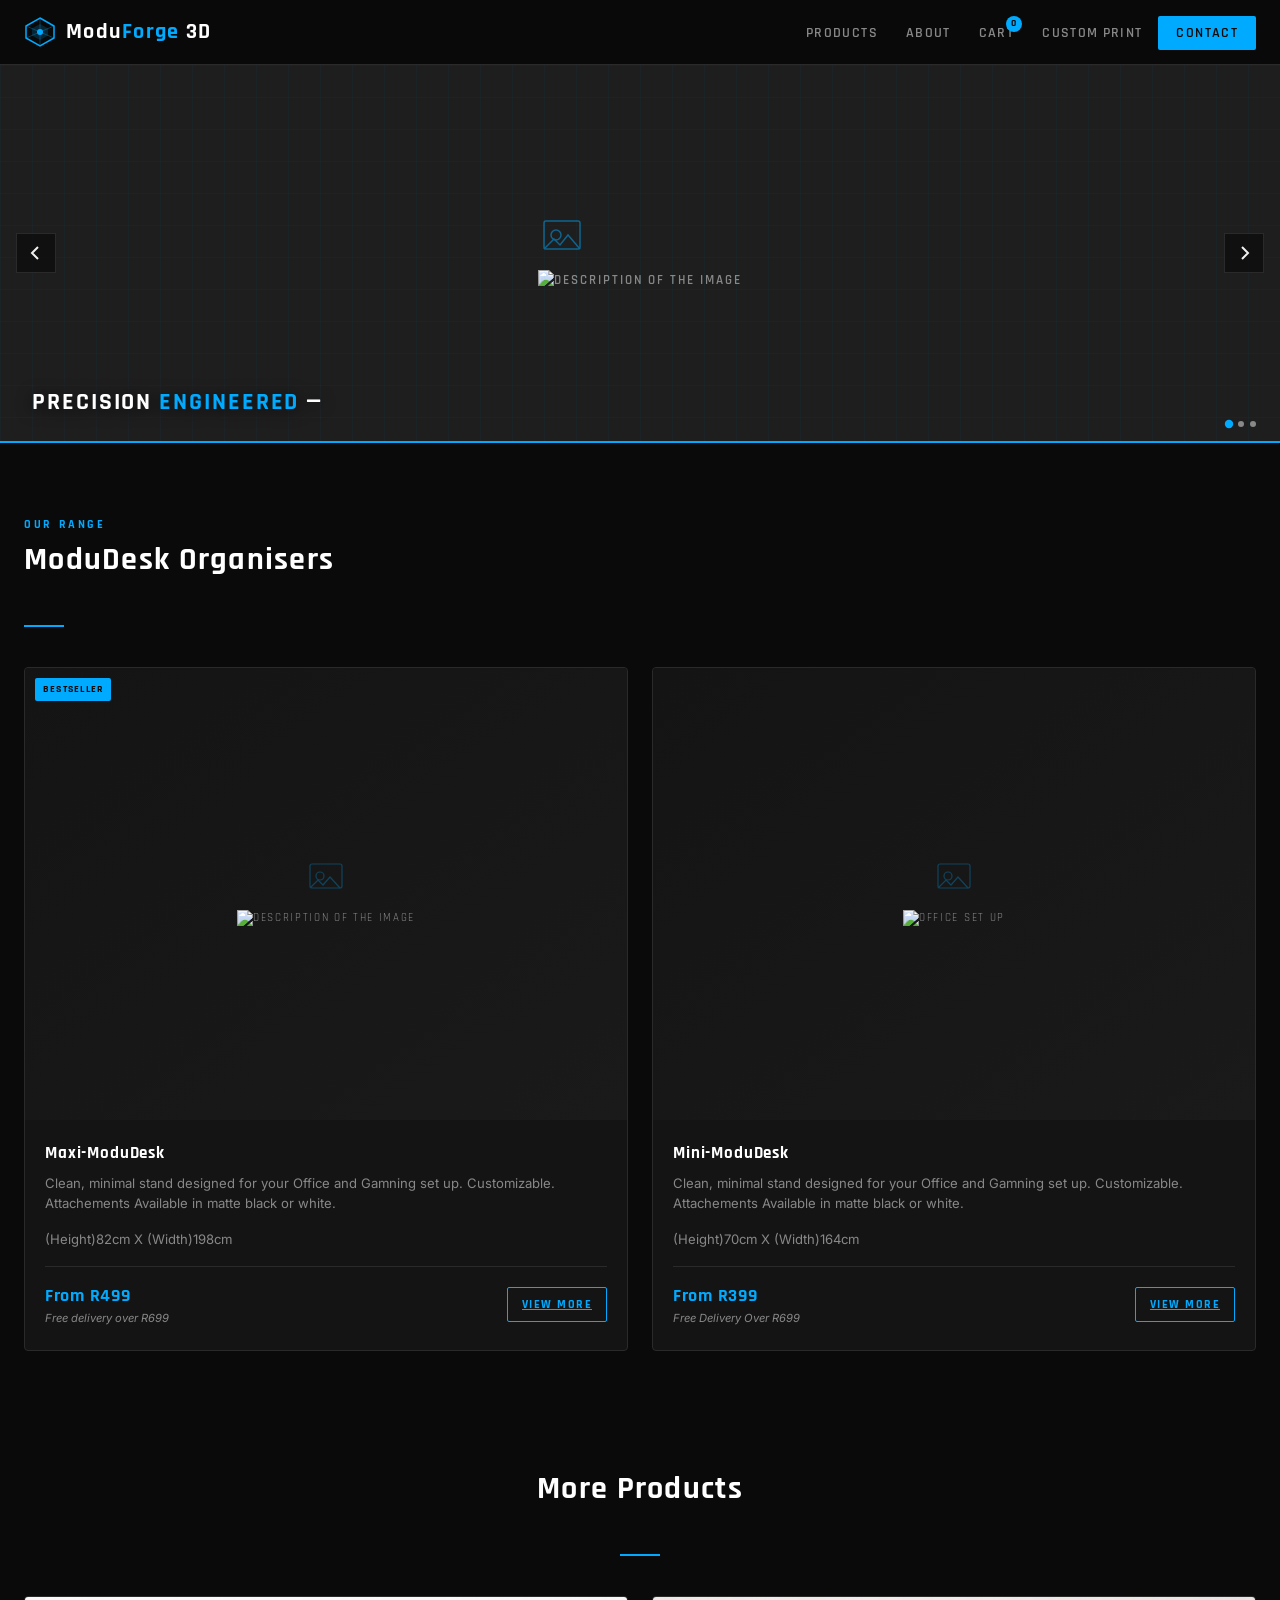
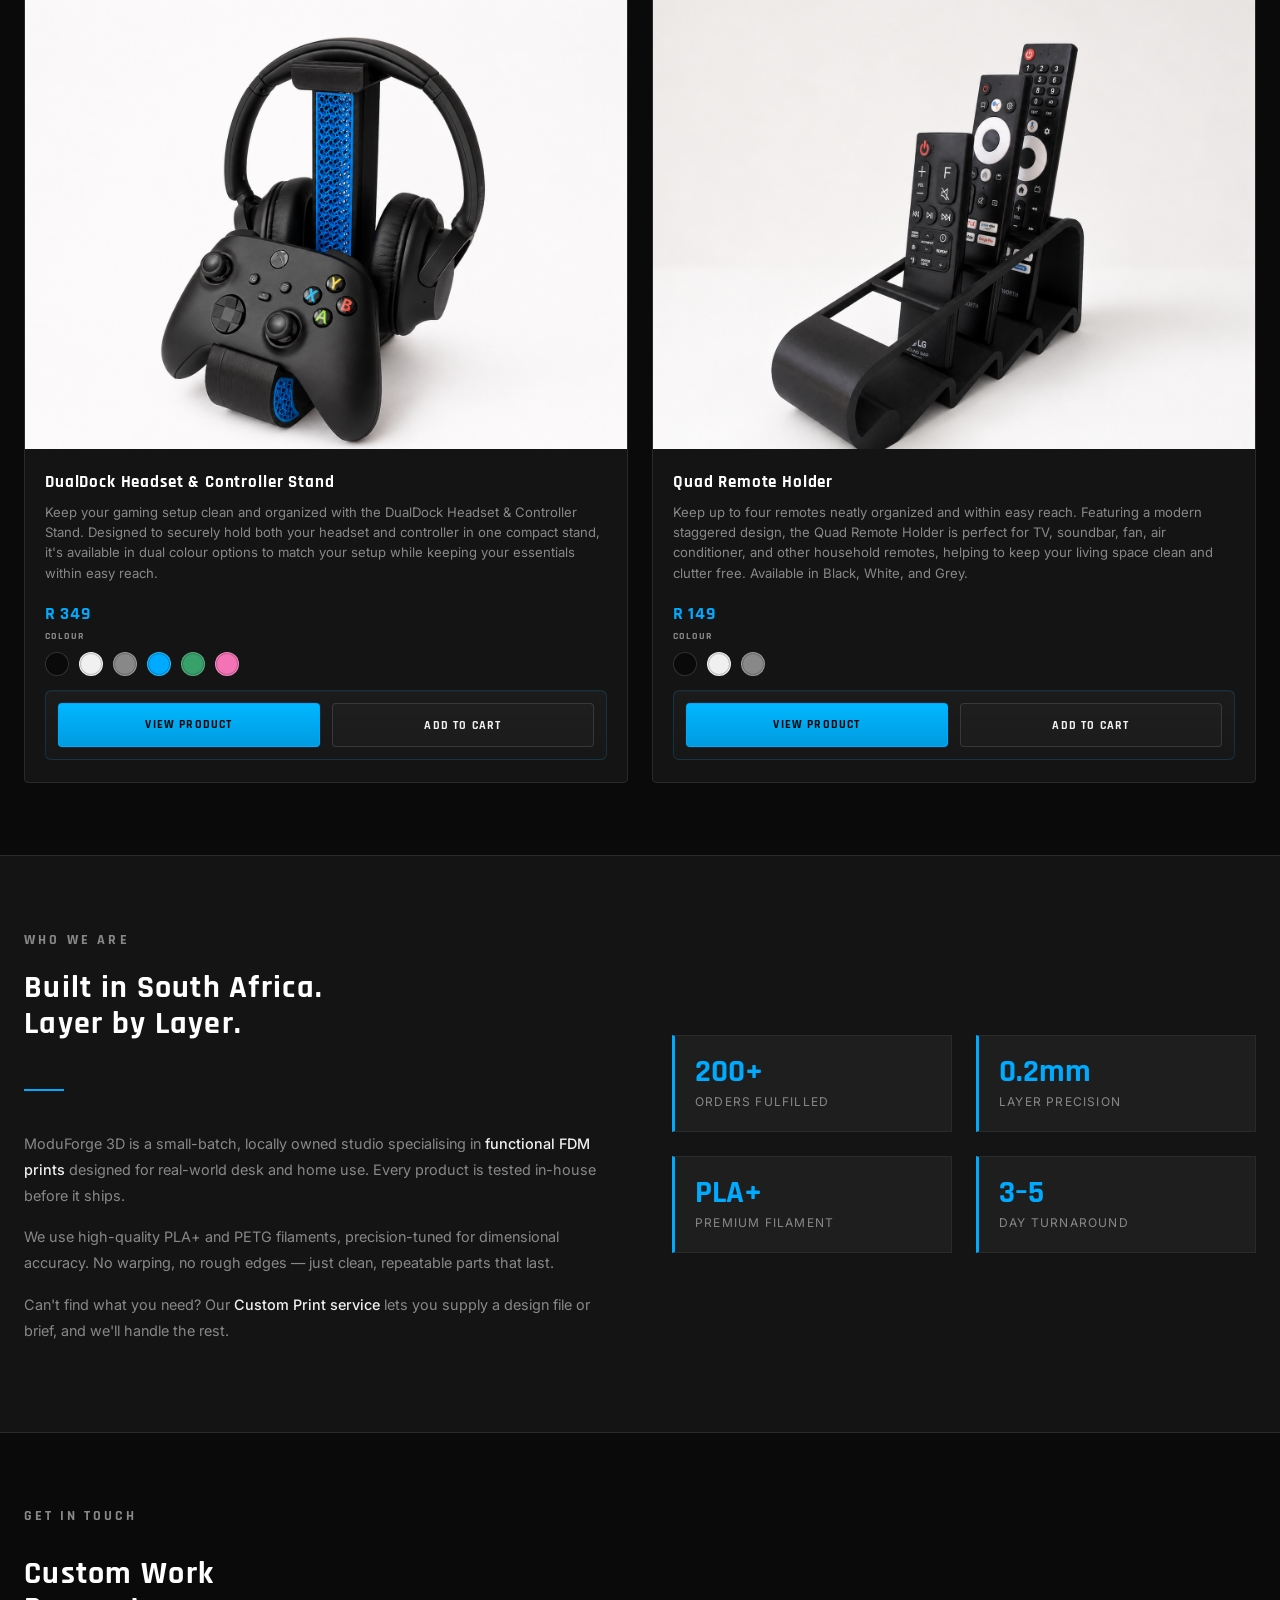
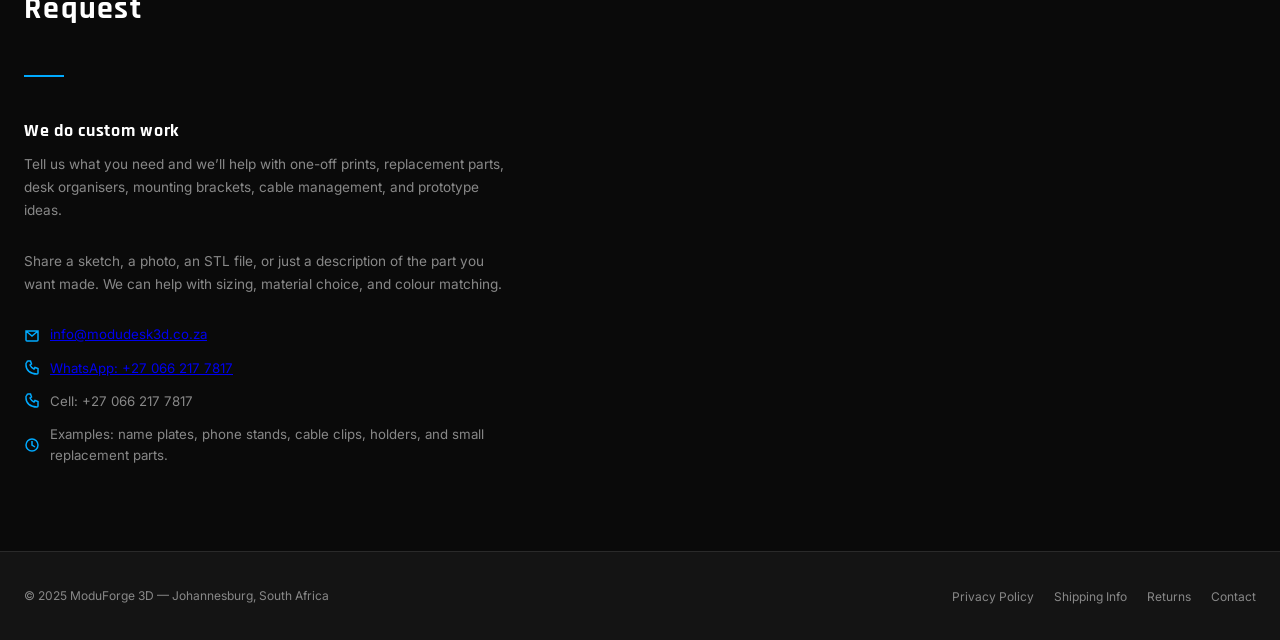
==== commit e9441ee2: "Add files via upload" ====
--- a/index.html
+++ b/index.html
@@ -55,7 +55,7 @@
           <circle cx="18" cy="20" r="5"/>
           <path d="M6 34l10-10 6 6 8-10 12 14"/>
         </svg>
-        <p><img src="images/gaming desk.png" alt="Description of the image"></p>
+        <p><img src="images/carousel/more_products.png" alt="Description of the image"></p>
       </div>
       <div class="slide-label">Precision <span>Engineered</span> — </div>
     </div>
@@ -79,7 +79,7 @@
           <circle cx="18" cy="20" r="5"/>
           <path d="M6 34l10-10 6 6 8-10 12 14"/>
         </svg>
-        <p><img src="images/ny5mn.jpg" alt="Description of the image"></p>
+        <p><img src="images/carousel/gaming_maxi.png" alt="Description of the image"></p>
       </div>
       <div class="slide-label">Custom <span>Prints</span> — Your Design, Our Machine</div>
     </div>
@@ -114,7 +114,7 @@
         <div class="product-img">
           <div class="img-placeholder">
             <svg width="40" height="40" viewBox="0 0 40 40" fill="none" stroke="currentColor" stroke-width="1.2"><rect x="4" y="4" width="32" height="24" rx="2"/><circle cx="14" cy="16" r="4"/><path d="M4 28l8-8 5 5 7-8 10 11"/></svg>
-            <span><img src="images/gaming 1.png" alt="Description of the image"></span>
+            <span><img src="images/product_card/maxi_office_4_3.png" alt="Description of the image"></span>
           </div>
           <span class="product-tag">Bestseller</span>
         </div>
@@ -138,7 +138,7 @@
         <div class="product-img">
           <div class="img-placeholder">
             <svg width="40" height="40" viewBox="0 0 40 40" fill="none" stroke="currentColor" stroke-width="1.2"><rect x="4" y="4" width="32" height="24" rx="2"/><circle cx="14" cy="16" r="4"/><path d="M4 28l8-8 5 5 7-8 10 11"/></svg>
-            <span><img src="images/office 1.png" alt="Office Set Up"></span>
+            <span><img src="images/product_card/maxi_gaming_4_3.png" alt="Office Set Up"></span>
           </div>
         </div>
         <div class="product-body">
@@ -229,69 +229,31 @@
     <div class="contact-grid">
       <div class="contact-info">
         <p class="section-eyebrow">Get in Touch</p>
-        <h2 class="section-title">Custom Print<br/>Request</h2>
+        <h2 class="section-title">Custom Work<br/>Request</h2>
         <div class="section-divider"></div>
-        <h3>Have a design in mind?</h3>
-        <p>Send us your STL file, sketch, or just a description — we'll quote you within 24 hours and walk you through material and colour options.</p>
+        <h3>We do custom work</h3>
+        <p>Tell us what you need and we’ll help with one-off prints, replacement parts, desk organisers, mounting brackets, cable management, and prototype ideas.</p>
+        <p>Share a sketch, a photo, an STL file, or just a description of the part you want made. We can help with sizing, material choice, and colour matching.</p>
         <div class="contact-detail">
           <svg width="16" height="16" viewBox="0 0 16 16" fill="none" stroke="currentColor" stroke-width="1.5"><path d="M2 4l6 5 6-5M2 4h12v9a1 1 0 01-1 1H3a1 1 0 01-1-1V4z"/></svg>
-          hello@moduforge3d.co.za
+          <a href="mailto:info@modudesk3d.co.za">info@modudesk3d.co.za</a>
         </div>
         <div class="contact-detail">
           <svg width="16" height="16" viewBox="0 0 16 16" fill="none" stroke="currentColor" stroke-width="1.5"><path d="M3 2a1 1 0 011-1h2.5l1 3-1.5 1a8 8 0 004 4l1-1.5 3 1V13a1 1 0 01-1 1C6 14 2 10 2 5a3 3 0 011-3z"/></svg>
-          +27 (0)82 000 0000
+          <a href="https://wa.me/27820000000" target="_blank" rel="noopener">WhatsApp: +27 066 217 7817</a>
+        </div>
+        <div class="contact-detail">
+          <svg width="16" height="16" viewBox="0 0 16 16" fill="none" stroke="currentColor" stroke-width="1.5"><path d="M3 2a1 1 0 011-1h2.5l1 3-1.5 1a8 8 0 004 4l1-1.5 3 1V13a1 1 0 01-1 1C6 14 2 10 2 5a3 3 0 011-3z"/></svg>
+          <span>Cell: +27 066 217 7817</span>
         </div>
         <div class="contact-detail">
           <svg width="16" height="16" viewBox="0 0 16 16" fill="none" stroke="currentColor" stroke-width="1.5"><circle cx="8" cy="8" r="6"/><polyline points="8,4 8,8 11,10"/></svg>
-          Mon – Fri, 08:00 – 17:00 SAST
-        </div>
-      </div>
-
-      <div>
-        <form id="contactForm" novalidate>
-          <div class="form-grid">
-            <div class="form-group">
-              <label for="fname">First Name</label>
-              <input type="text" id="fname" name="fname" placeholder="Liam" required />
-            </div>
-            <div class="form-group">
-              <label for="lname">Last Name</label>
-              <input type="text" id="lname" name="lname" placeholder="Nkosi" required />
-            </div>
-            <div class="form-group">
-              <label for="email">Email Address</label>
-              <input type="email" id="email" name="email" placeholder="you@example.com" required />
-            </div>
-            <div class="form-group">
-              <label for="phone">Phone (optional)</label>
-              <input type="tel" id="phone" name="phone" placeholder="+27 82 000 0000" />
-            </div>
-            <div class="form-group full">
-              <label for="printtype">Print Type</label>
-              <select id="printtype" name="printtype">
-                <option value="">— Select a category —</option>
-                <option>Desk / Office Accessory</option>
-                <option>Home Organiser</option>
-                <option>Replacement Part</option>
-                <option>Prototype / Concept</option>
-                <option>Other</option>
-              </select>
-            </div>
-            <div class="form-group full">
-              <label for="message">Tell Us About Your Project</label>
-              <textarea id="message" name="message" placeholder="Describe what you need — dimensions, quantity, material preferences, deadline…"></textarea>
-            </div>
-          </div>
-          <button type="submit" class="btn-submit">Send Request →</button>
-          <div class="form-success" id="formSuccess">
-            ✓ &nbsp; Request received — we'll be in touch within 24 hours.
-          </div>
-        </form>
+          <span>Examples: name plates, phone stands, cable clips, holders, and small replacement parts.</span>
+        </div>
       </div>
     </div>
   </div>
 </section>
-
 <script> 
   const catalogueData = window.ModuForgeCatalogData || { products: [], colourHex: {} };
   let COLOUR_HEX = catalogueData.colourHex || {};
@@ -693,14 +655,6 @@
     });
   });
 
-  // Contact form
-  document.getElementById('contactForm').addEventListener('submit', function(e) {
-    e.preventDefault();
-    const success = document.getElementById('formSuccess');
-    success.style.display = 'block';
-    this.reset();
-    setTimeout(() => { success.style.display = 'none'; }, 6000);
-  });
 </script>
 </body>
 </html>
